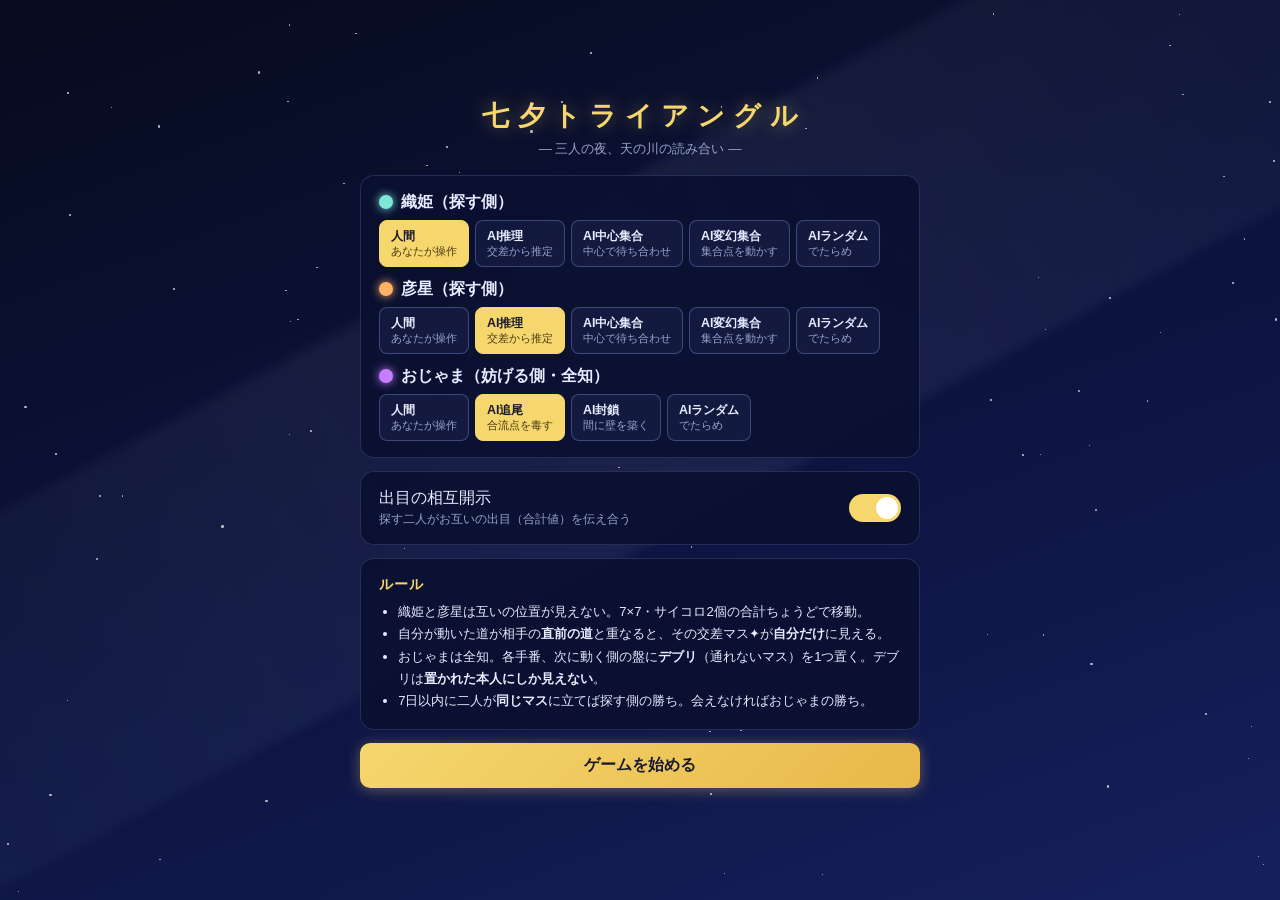
==== tanabata-triangle-3p.html @ 78c53116 "3人版の完全なHTMLを追加（役割ごとに人間/AI選択、AI複数種） tanabata-triangle-3p.html: 織姫・彦星・おじゃまの3役を開始前に各々 人間/AIで選べる完全な3人版。こ" ====
<!DOCTYPE html>
<html lang="ja">
<head>
<meta charset="UTF-8">
<meta name="viewport" content="width=device-width, initial-scale=1.0">
<title>七夕トライアングル 3人版</title>
<style>
  :root{
    --night0:#070b1e; --night1:#0d1440; --night2:#16205c;
    --gold:#f5d76e; --sakura:#f8b3c5;
    --orihime:#7de8d8; --hikoboshi:#ffb164; --ojama:#c77dff;
    --text:#e8ecff; --dim:#9aa3cc;
  }
  *{margin:0;padding:0;box-sizing:border-box;}
  html,body{height:100%;}
  body{
    font-family:"Hiragino Kaku Gothic ProN","Yu Gothic","Noto Sans JP",sans-serif;
    background:linear-gradient(160deg,var(--night0) 0%,var(--night1) 55%,var(--night2) 100%);
    color:var(--text);min-height:100vh;display:flex;align-items:center;justify-content:center;
    position:relative;overflow-x:hidden;
  }
  #stars{position:fixed;inset:0;pointer-events:none;z-index:0;}
  .star{position:absolute;border-radius:50%;background:#fff;opacity:.7;animation:tw 3s infinite alternate;}
  @keyframes tw{from{opacity:.25;}to{opacity:.9;}}
  #milkyway{position:fixed;pointer-events:none;z-index:0;width:220vmax;height:26vmax;left:50%;top:40%;
    transform:translate(-50%,-50%) rotate(-28deg);
    background:linear-gradient(90deg,transparent,rgba(180,200,255,.03) 20%,rgba(220,230,255,.07) 50%,rgba(180,200,255,.03) 80%,transparent);
    filter:blur(6px);}
  #app{position:relative;z-index:1;width:min(560px,94vw);padding:18px 0 32px;}
  .screen{display:none;}
  .screen.active{display:block;animation:fadein .35s ease;}
  @keyframes fadein{from{opacity:0;transform:translateY(8px);}to{opacity:1;transform:none;}}
  h1{font-size:1.7rem;text-align:center;letter-spacing:.3em;text-indent:.3em;color:var(--gold);
    font-weight:600;margin-bottom:.2em;text-shadow:0 0 18px rgba(245,215,110,.45);}
  .subtitle{text-align:center;color:var(--dim);font-size:.82rem;margin-bottom:1.3em;}
  .panel{background:rgba(10,16,48,.9);border:1px solid rgba(160,180,255,.18);border-radius:14px;
    padding:16px 18px;margin-bottom:13px;backdrop-filter:blur(3px);}
  .panel h2{font-size:.9rem;color:var(--gold);margin-bottom:.5em;letter-spacing:.08em;}
  .panel p,.panel li{font-size:.82rem;line-height:1.7;}
  .panel ul{padding-left:1.2em;}
  .note{color:var(--dim);font-size:.76rem;}
  button{font-family:inherit;cursor:pointer;border:none;border-radius:10px;padding:12px 20px;font-size:1rem;
    font-weight:600;color:#1a1a2e;background:linear-gradient(135deg,var(--gold),#e8b84a);
    box-shadow:0 2px 14px rgba(245,215,110,.35);transition:transform .12s,box-shadow .12s;display:block;width:100%;}
  button:hover:not(:disabled){transform:translateY(-1px);box-shadow:0 4px 20px rgba(245,215,110,.5);}
  button:disabled{opacity:.35;cursor:default;box-shadow:none;}
  button.ghost{background:transparent;color:var(--text);border:1px solid rgba(160,180,255,.35);box-shadow:none;}
  /* 役割セレクタ */
  .role-card{margin-bottom:12px;}
  .role-head{display:flex;align-items:center;gap:8px;margin-bottom:7px;font-weight:700;font-size:1rem;}
  .role-dot{width:14px;height:14px;border-radius:50%;flex-shrink:0;}
  .role-dot.orihime{background:var(--orihime);box-shadow:0 0 10px var(--orihime);}
  .role-dot.hikoboshi{background:var(--hikoboshi);box-shadow:0 0 10px var(--hikoboshi);}
  .role-dot.ojama{background:var(--ojama);box-shadow:0 0 10px var(--ojama);}
  .opts{display:flex;flex-wrap:wrap;gap:6px;}
  .opt{font-size:.78rem;padding:7px 11px;border-radius:8px;border:1px solid rgba(160,180,255,.3);
    background:rgba(120,140,220,.08);color:var(--text);cursor:pointer;transition:.12s;font-weight:600;}
  .opt:hover{background:rgba(120,140,220,.2);}
  .opt.sel{background:var(--gold);color:#1a1a2e;border-color:var(--gold);}
  .opt .tag{font-size:.66rem;color:var(--dim);display:block;font-weight:400;}
  .opt.sel .tag{color:#4a3a10;}
  .toggle-row{display:flex;align-items:center;justify-content:space-between;gap:12px;}
  .switch{position:relative;width:52px;height:28px;flex-shrink:0;}
  .switch input{opacity:0;width:0;height:0;}
  .slider{position:absolute;inset:0;border-radius:28px;cursor:pointer;background:rgba(120,130,180,.35);transition:.2s;}
  .slider::before{content:"";position:absolute;width:22px;height:22px;border-radius:50%;left:3px;top:3px;background:#fff;transition:.2s;}
  .switch input:checked + .slider{background:var(--gold);}
  .switch input:checked + .slider::before{transform:translateX(24px);}
  /* 手渡し */
  .handoff-center{text-align:center;padding:38px 0 24px;}
  .handoff-day{color:var(--dim);letter-spacing:.2em;margin-bottom:14px;}
  .handoff-name{font-size:1.6rem;font-weight:700;margin-bottom:6px;}
  .handoff-name.orihime{color:var(--orihime);text-shadow:0 0 16px rgba(125,232,216,.5);}
  .handoff-name.hikoboshi{color:var(--hikoboshi);text-shadow:0 0 16px rgba(255,177,100,.5);}
  .handoff-name.ojama{color:var(--ojama);text-shadow:0 0 16px rgba(199,125,255,.5);}
  .handoff-sub{color:var(--dim);font-size:.84rem;margin-bottom:26px;}
  /* 手番 */
  .turn-head{display:flex;justify-content:space-between;align-items:baseline;margin-bottom:9px;padding:0 2px;}
  .turn-day{font-size:.88rem;color:var(--gold);letter-spacing:.12em;}
  .turn-player{font-size:1.02rem;font-weight:700;}
  .turn-player.orihime{color:var(--orihime);} .turn-player.hikoboshi{color:var(--hikoboshi);} .turn-player.ojama{color:var(--ojama);}
  .news{border-left:3px solid var(--sakura);background:rgba(248,179,197,.08);border-radius:0 10px 10px 0;
    padding:9px 13px;margin-bottom:11px;font-size:.82rem;line-height:1.6;}
  .news b.roll{color:var(--gold);font-size:1.05em;} .news .cm{color:var(--sakura);}
  #board{display:grid;gap:4px;grid-template-columns:repeat(7,1fr);margin:0 auto 12px;width:100%;aspect-ratio:1;
    padding:10px;background:rgba(6,10,34,.85);border:1px solid rgba(160,180,255,.22);border-radius:14px;}
  .cell{position:relative;border-radius:7px;background:rgba(120,140,220,.08);border:1px solid rgba(140,160,230,.10);
    display:flex;align-items:center;justify-content:center;font-size:clamp(11px,3.2vw,18px);
    transition:background .15s,box-shadow .15s;user-select:none;}
  .cell.trail{background:rgba(140,160,230,.16);}
  .cell.trail0{box-shadow:inset 0 0 0 1px rgba(125,232,216,.25);}
  .cell.trail1{box-shadow:inset 0 0 0 1px rgba(255,177,100,.25);}
  .cell.lastpath{background:rgba(160,185,255,.26);}
  .cell.cross::after{content:"✦";color:var(--sakura);position:absolute;text-shadow:0 0 8px rgba(248,179,197,.8);}
  .cell.newcross::after{animation:pop .6s ease;}
  @keyframes pop{0%{transform:scale(0);}60%{transform:scale(1.6);}100%{transform:scale(1);}}
  .cell.debris{background:repeating-linear-gradient(45deg,#3a2233,#3a2233 4px,#2a1826 4px,#2a1826 8px);border-color:#5a2a4a;}
  .cell.debris::before{content:"✕";color:#e08ab0;font-weight:700;opacity:.8;}
  .cell.d0::after{content:"◤";position:absolute;left:2px;top:0;font-size:9px;color:var(--orihime);}
  .cell.d1::after{content:"◢";position:absolute;right:2px;bottom:0;font-size:9px;color:var(--hikoboshi);}
  .cell.me::before{content:"";position:absolute;inset:18%;border-radius:50%;}
  .cell.me.orihime::before{background:radial-gradient(circle,#d8fff7 15%,var(--orihime) 60%,transparent 75%);box-shadow:0 0 14px var(--orihime);}
  .cell.me.hikoboshi::before{background:radial-gradient(circle,#ffe9d2 15%,var(--hikoboshi) 60%,transparent 75%);box-shadow:0 0 14px var(--hikoboshi);}
  .cell.p0::before{content:"";position:absolute;inset:22%;border-radius:50%;background:radial-gradient(circle,#d8fff7 15%,var(--orihime) 60%,transparent 78%);box-shadow:0 0 12px var(--orihime);}
  .cell.p1::before{content:"";position:absolute;inset:22%;border-radius:50%;background:radial-gradient(circle,#ffe9d2 15%,var(--hikoboshi) 60%,transparent 78%);box-shadow:0 0 12px var(--hikoboshi);}
  .cell.reach{cursor:pointer;background:rgba(245,215,110,.13);border-color:rgba(245,215,110,.45);}
  .cell.reach:hover{background:rgba(245,215,110,.3);}
  .cell.sel{background:rgba(245,215,110,.42);box-shadow:0 0 12px rgba(245,215,110,.6);}
  .cell.pathprev{box-shadow:inset 0 0 0 2px rgba(245,215,110,.55);}
  .cell.place{cursor:pointer;box-shadow:inset 0 0 0 1px rgba(199,125,255,.4);}
  .cell.place:hover{background:rgba(199,125,255,.25);}
  .cell.placesel{background:rgba(199,125,255,.5);box-shadow:0 0 12px rgba(199,125,255,.7);}
  .dice-row{display:flex;gap:10px;justify-content:center;align-items:center;margin:4px 0 10px;min-height:56px;}
  .die{width:46px;height:46px;border-radius:10px;background:#f6f4ec;color:#1a1a2e;display:flex;align-items:center;
    justify-content:center;font-size:1.4rem;font-weight:700;box-shadow:0 3px 10px rgba(0,0,0,.4);animation:pop .35s ease;}
  .dice-sum{font-size:1.05rem;color:var(--gold);font-weight:700;}
  .prompt{text-align:center;font-size:.85rem;margin-bottom:11px;min-height:1.5em;}
  .prompt .em{color:var(--gold);font-weight:700;}
  .ojama-info{display:flex;justify-content:space-around;font-size:.8rem;margin-bottom:10px;color:var(--dim);}
  .ojama-info b{color:var(--text);}
  .ai-center{text-align:center;padding:44px 0;}
  .ai-spin{font-size:2.4rem;margin-bottom:14px;animation:tw 1s infinite alternate;}
  .ai-name{font-size:1.3rem;font-weight:700;margin-bottom:6px;}
  .ai-line{color:var(--dim);font-size:.85rem;min-height:1.4em;}
  .result-center{text-align:center;padding:26px 0;}
  .result-title{font-size:1.9rem;font-weight:700;margin-bottom:12px;letter-spacing:.12em;}
  .result-title.win{color:var(--gold);text-shadow:0 0 24px rgba(245,215,110,.6);}
  .result-title.lose{color:var(--ojama);text-shadow:0 0 20px rgba(199,125,255,.5);}
  .result-sub{font-size:.92rem;line-height:1.9;margin-bottom:24px;}
  .reunion{font-size:2.8rem;margin-bottom:14px;animation:pop .8s ease;}
  .btn-stack{display:grid;gap:10px;}
  .legend{display:flex;flex-wrap:wrap;gap:10px 16px;justify-content:center;font-size:.72rem;color:var(--dim);margin-bottom:8px;}
  .legend span{display:flex;align-items:center;gap:5px;}
  .lg{width:11px;height:11px;border-radius:50%;}
</style>
</head>
<body>
<div id="milkyway"></div>
<div id="stars"></div>
<div id="app">

  <!-- 設定 -->
  <div class="screen active" id="screen-setup">
    <h1>七夕トライアングル</h1>
    <p class="subtitle">— 三人の夜、天の川の読み合い —</p>
    <div class="panel">
      <div class="role-card">
        <div class="role-head"><span class="role-dot orihime"></span>織姫（探す側）</div>
        <div class="opts" id="opts-orihime"></div>
      </div>
      <div class="role-card">
        <div class="role-head"><span class="role-dot hikoboshi"></span>彦星（探す側）</div>
        <div class="opts" id="opts-hikoboshi"></div>
      </div>
      <div class="role-card" style="margin-bottom:0;">
        <div class="role-head"><span class="role-dot ojama"></span>おじゃま（妨げる側・全知）</div>
        <div class="opts" id="opts-ojama"></div>
      </div>
    </div>
    <div class="panel">
      <div class="toggle-row">
        <label for="opt-share">出目の相互開示<br><span class="note">探す二人がお互いの出目（合計値）を伝え合う</span></label>
        <span class="switch"><input type="checkbox" id="opt-share" checked><span class="slider" onclick="document.getElementById('opt-share').click()"></span></span>
      </div>
    </div>
    <div class="panel">
      <h2>ルール</h2>
      <ul>
        <li>織姫と彦星は互いの位置が見えない。7×7・サイコロ2個の合計ちょうどで移動。</li>
        <li>自分が動いた道が相手の<b>直前の道</b>と重なると、その交差マス✦が<b>自分だけ</b>に見える。</li>
        <li>おじゃまは全知。各手番、次に動く側の盤に<b>デブリ</b>（通れないマス）を1つ置く。デブリは<b>置かれた本人にしか見えない</b>。</li>
        <li>7日以内に二人が<b>同じマス</b>に立てば探す側の勝ち。会えなければおじゃまの勝ち。</li>
      </ul>
    </div>
    <button id="btn-start">ゲームを始める</button>
  </div>

  <!-- 手渡し -->
  <div class="screen" id="screen-handoff">
    <div class="handoff-center">
      <div class="handoff-day" id="ho-day"></div>
      <div class="handoff-name" id="ho-name"></div>
      <div class="handoff-sub" id="ho-sub"></div>
      <button id="btn-open">画面をひらく</button>
    </div>
  </div>

  <!-- シーカー手番 -->
  <div class="screen" id="screen-seek">
    <div class="turn-head"><span class="turn-day" id="s-day"></span><span class="turn-player" id="s-player"></span></div>
    <div id="s-news"></div>
    <div id="board-seek" class="board-holder"></div>
    <div class="dice-row" id="s-dice"></div>
    <div class="prompt" id="s-prompt"></div>
    <div class="btn-stack">
      <button id="s-roll">サイコロを振る</button>
      <button id="s-confirm" style="display:none">このマスに移動</button>
      <button id="s-end" style="display:none">手番を終える</button>
    </div>
  </div>

  <!-- おじゃま手番 -->
  <div class="screen" id="screen-ojama">
    <div class="turn-head"><span class="turn-day" id="o-day"></span><span class="turn-player ojama">おじゃま（全知）</span></div>
    <div class="ojama-info" id="o-info"></div>
    <div class="legend">
      <span><span class="lg" style="background:var(--orihime)"></span>織姫</span>
      <span><span class="lg" style="background:var(--hikoboshi)"></span>彦星</span>
      <span>◤=織姫の盤のデブリ ◢=彦星の盤のデブリ</span>
    </div>
    <div id="board-ojama"></div>
    <div class="prompt" id="o-prompt"></div>
    <div class="btn-stack">
      <button id="o-confirm" disabled>ここにデブリを置く</button>
    </div>
  </div>

  <!-- AI手番 -->
  <div class="screen" id="screen-ai">
    <div class="ai-center">
      <div class="ai-spin" id="ai-emoji">✦</div>
      <div class="ai-name" id="ai-name"></div>
      <div class="ai-line" id="ai-line"></div>
    </div>
  </div>

  <!-- 結果 -->
  <div class="screen" id="screen-result">
    <div class="result-center">
      <div class="reunion" id="r-emoji"></div>
      <div class="result-title" id="r-title"></div>
      <div class="result-sub" id="r-sub"></div>
      <button id="btn-again">もういちど</button>
    </div>
  </div>
</div>

<script>
'use strict';
/* ===== 定数 ===== */
const N=7, SZ=N*N, MAX_DAY=7, NDICE=2, FACES=6, DECAY=1;
const CENTER=((N-1>>1))*N+((N-1)>>1);
const NEG=-1e9;
const AI_THINK=320, AI_POST=380; // AI手番の演出ディレイ(ms)
const ROLES=['orihime','hikoboshi','ojama'];
const RNAME={orihime:'織姫',hikoboshi:'彦星',ojama:'おじゃま'};
/* AIの種類 */
const SEEKER_AIS=[
  {id:'human',label:'人間',tag:'あなたが操作'},
  {id:'greedy',label:'AI推理',tag:'交差から推定'},
  {id:'center',label:'AI中心集合',tag:'中心で待ち合わせ'},
  {id:'wander',label:'AI変幻集合',tag:'集合点を動かす'},
  {id:'random',label:'AIランダム',tag:'でたらめ'},
];
const OJAMA_AIS=[
  {id:'human',label:'人間',tag:'あなたが操作'},
  {id:'chase',label:'AI追尾',tag:'合流点を毒す'},
  {id:'wall',label:'AI封鎖',tag:'間に壁を築く'},
  {id:'random',label:'AIランダム',tag:'でたらめ'},
];
/* 集合点メニュー（中心＋4象限） */
const RQ=Math.max(1,Math.round(N/4));
const cl=v=>Math.max(0,Math.min(N-1,v));
const cc=(N-1)>>1;
const MENU=[cl(cc-RQ)*N+cl(cc-RQ),cl(cc-RQ)*N+cl(cc+RQ),cl(cc+RQ)*N+cl(cc-RQ),cl(cc+RQ)*N+cl(cc+RQ)];

/* ===== 幾何 ===== */
const rc=a=>[(a/N)|0,a%N];
const dist=(a,b)=>{const[ar,ac]=rc(a),[br,bc]=rc(b);return Math.abs(ar-br)+Math.abs(ac-bc);};
const NB=[];
for(let a=0;a<SZ;a++){const[r,c]=rc(a),l=[];if(r>0)l.push(a-N);if(r<N-1)l.push(a+N);if(c>0)l.push(a-1);if(c<N-1)l.push(a+1);NB.push(l);}
const PERIM=[];
for(let a=0;a<SZ;a++){const[r,c]=rc(a);if(r===0||c===0||r===N-1||c===N-1)PERIM.push(a);}

function computeLayers(start,k,blocked){
  const layers=[new Set([start])];
  for(let s=1;s<=k;s++){
    const cur=new Set();
    for(const p of layers[s-1])for(const q of NB[p])if(!blocked||!blocked[q])cur.add(q);
    layers.push(cur);
  }
  return layers;
}
function onePathFromLayers(layers,target,k){
  const path=[target];let cur=target;
  for(let s=k;s>0;s--){
    const cand=NB[cur].filter(nb=>layers[s-1].has(nb));
    cur=cand[(Math.random()*cand.length)|0];
    path.push(cur);
  }
  return path.reverse();
}
const rollDice=()=>{let s=0;for(let i=0;i<NDICE;i++)s+=1+((Math.random()*FACES)|0);return {sum:s,dice:Array.from({length:NDICE},()=>0)};};

/* ===== belief（AI推理用） ===== */
function makeBelief(myStart){
  const b=new Float64Array(SZ);const minD=Math.max(4,Math.round(N*1.1));let n=0;
  for(const p of PERIM)if(dist(myStart,p)>=minD){b[p]=1;n++;}
  if(n===0){for(const p of PERIM){b[p]=1;n++;}}
  for(let i=0;i<SZ;i++)b[i]/=n;return b;
}
function normalize(b){let s=0;for(let i=0;i<SZ;i++)s+=b[i];if(s>1e-12){for(let i=0;i<SZ;i++)b[i]/=s;return true;}return false;}
function diffuse(b){
  const nb=new Float64Array(SZ);
  for(let q=0;q<SZ;q++){if(b[q]<=0)continue;nb[q]+=b[q]*0.45;const ns=NB[q];for(const m of ns)nb[m]+=b[q]*0.55/ns.length;}
  return nb;
}
function observeCross(b,crossCells,R){
  if(crossCells.length===0)return;
  const nb=new Float64Array(SZ);
  for(let q=0;q<SZ;q++){if(b[q]<=0)continue;let like=0;
    for(const c of crossCells){const d=dist(c,q);if(d<=R)like+=(R+1-d);}
    nb[q]=b[q]*like;}
  let s=0;for(let q=0;q<SZ;q++)s+=nb[q];
  if(s>1e-12)for(let q=0;q<SZ;q++)b[q]=nb[q];
}
function expectedDist(b,L){let e=0;for(let q=0;q<SZ;q++)if(b[q]>1e-15)e+=b[q]*dist(L,q);return e;}

/* ===== ゲーム状態 ===== */
let G=null;
const STEPS=[{kind:'seeker',idx:0},{kind:'ojama',target:1},{kind:'seeker',idx:1},{kind:'ojama',target:0}];

function newGame(cfg){
  const minD=Math.max(4,Math.round(N*1.1));
  const per=PERIM;let a=per[(Math.random()*per.length)|0],b;
  do{b=per[(Math.random()*per.length)|0];}while(dist(a,b)<minD);
  const stamp=[new Int32Array(SZ).fill(NEG),new Int32Array(SZ).fill(NEG)];
  stamp[0][a]=0;stamp[1][b]=0;
  G={
    cfg, share:cfg.share,
    day:1, step:0, turn:0,
    pos:[a,b],
    stamp, lastPath:[[a],[b]], lastRoll:[null,null], moved:[false,false],
    knownCross:[new Set(),new Set()],
    debris:[new Uint8Array(SZ),new Uint8Array(SZ)],
    belief:[makeBelief(a),makeBelief(b)],
    lastCross:[], news:[null,null],
    // シーカー手番の一時状態
    roll:null, dice:null, reach:[], layers:null, sel:null, selPath:null,
    // おじゃま一時
    oTarget:0, oSel:null,
    over:false,
  };
  window.G=G; // デバッグ用
}

/* ===== 画面 ===== */
const $=id=>document.getElementById(id);
function show(id){document.querySelectorAll('.screen').forEach(s=>s.classList.remove('active'));$(id).classList.add('active');}
function kindOf(actor){return actor.kind==='seeker'?(actor.idx===0?'orihime':'hikoboshi'):'ojama';}
function aiType(role){return G.cfg.roles[role];}
function isHuman(role){return G.cfg.roles[role]==='human';}

/* ===== 設定画面 ===== */
const selection={orihime:'human',hikoboshi:'greedy',ojama:'chase'};
function buildOpts(role,list){
  const holder=$('opts-'+role);holder.innerHTML='';
  for(const o of list){
    const d=document.createElement('div');
    d.className='opt'+(selection[role]===o.id?' sel':'');
    d.innerHTML=`${o.label}<span class="tag">${o.tag}</span>`;
    d.onclick=()=>{selection[role]=o.id;buildOpts(role,list);};
    holder.appendChild(d);
  }
}
buildOpts('orihime',SEEKER_AIS);buildOpts('hikoboshi',SEEKER_AIS);buildOpts('ojama',OJAMA_AIS);

$('btn-start').onclick=()=>{
  newGame({roles:{...selection},share:$('opt-share').checked});
  runCurrent();
};
$('btn-again').onclick=()=>show('screen-setup');

/* ===== 進行制御 ===== */
function currentActor(){return STEPS[G.step];}
function advance(){
  G.step++;
  if(G.step>=STEPS.length){G.step=0;G.day++;if(G.day>MAX_DAY){endGame(false);return;}}
  runCurrent();
}
function runCurrent(){
  if(G.over)return;
  const actor=currentActor();
  const role=kindOf(actor);
  // おじゃまが置く場所が無い場合はスキップ
  if(actor.kind==='ojama' && legalOjamaCells(actor.target).length===0){advance();return;}
  if(isHuman(role)){
    showHandoff(role,actor);
  }else{
    runAI(role,actor);
  }
}

/* 手渡し */
function showHandoff(role,actor){
  $('ho-day').textContent=`第 ${G.day} 日 ／ ${MAX_DAY} 日`;
  $('ho-name').textContent=RNAME[role]+' の番';
  $('ho-name').className='handoff-name '+role;
  $('ho-sub').innerHTML=role==='ojama'
    ?'端末をおじゃま係に渡してください。<br>全知：二人の位置が見えます。'
    :'端末をこのプレイヤーに渡してください。<br>ほかの人は画面を見ないでね。';
  G._pending={role,actor};
  show('screen-handoff');
}
$('btn-open').onclick=()=>{
  const {role,actor}=G._pending;
  if(actor.kind==='seeker')openSeeker(actor.idx);
  else openOjama(actor.target);
};

/* ===== シーカー手番（人間） ===== */
function openSeeker(idx){
  G.roll=null;G.dice=null;G.sel=null;G.selPath=null;G.reach=[];G.layers=null;G._phase='roll';G._idx=idx;
  renderSeeker();show('screen-seek');
}
function renderSeeker(){
  const idx=G._idx,role=idx===0?'orihime':'hikoboshi';
  $('s-day').textContent=`第 ${G.day} 日 ／ ${MAX_DAY} 日`;
  $('s-player').textContent=RNAME[role];$('s-player').className='turn-player '+role;
  // お知らせ（前手番の出目開示）
  let html='';
  const news=G.news[idx];
  if(news&&G.share&&news.oppRoll!=null)html+=`<div class="news">相手は前の手番で <b class="roll">${news.oppRoll}</b> マスぶん動いたと伝えられた。</div>`;
  $('s-news').innerHTML=html;
  renderBoardSeek();
  // dice
  const dr=$('s-dice');dr.innerHTML='';
  if(G.dice){for(const d of G.dice){const e=document.createElement('div');e.className='die';e.textContent=d;dr.appendChild(e);}
    const su=document.createElement('div');su.className='dice-sum';su.textContent='= '+G.roll;dr.appendChild(su);}
  // buttons/prompt
  $('s-roll').style.display=G._phase==='roll'?'':'none';
  $('s-confirm').style.display=G._phase==='pick'?'':'none';
  $('s-confirm').disabled=G.sel==null;
  $('s-end').style.display=G._phase==='done'?'':'none';
  const p=$('s-prompt');
  if(G._phase==='roll')p.innerHTML='サイコロを振って移動しよう。';
  else if(G._phase==='pick')p.innerHTML=`<span class="em">${G.roll}</span> 歩ちょうどで行けるマスを選んでください。`;
  else if(G._phase==='done'){
    let m=G.lastCross.length>0?`<span class="em">✦ 交差を発見！</span> 相手の直前の道と ${G.lastCross.length} マスで重なった。`:'この移動では相手の道と重ならなかった。';
    if(G.share)m+=`<br><span class="note">手番終了時、出目「${G.roll}」を相手に伝えます。</span>`;
    p.innerHTML=m;
  }
}
function renderBoardSeek(){
  const idx=G._idx;const holder=$('board-seek');
  const board=document.createElement('div');board.id='board';
  const myPos=G.pos[idx],st=G.stamp[idx],deb=G.debris[idx];
  const lastSet=new Set(G.lastPath[idx]);
  const reachSet=new Set(G._phase==='pick'?G.reach:[]);
  const prevSet=new Set(G.selPath||[]);
  const ncSet=new Set(G._phase==='done'?G.lastCross:[]);
  for(let c=0;c<SZ;c++){
    const d=document.createElement('div');d.className='cell';
    if(deb[c])d.classList.add('debris');
    else{
      if(st[c]>NEG)d.classList.add('trail');
      if(lastSet.has(c))d.classList.add('lastpath');
      if(G.knownCross[idx].has(c))d.classList.add('cross');
      if(ncSet.has(c))d.classList.add('newcross');
      if(prevSet.has(c)&&c!==myPos)d.classList.add('pathprev');
      if(c===myPos)d.classList.add('me',idx===0?'orihime':'hikoboshi');
      if(reachSet.has(c)){d.classList.add('reach');if(c===G.sel)d.classList.add('sel');d.onclick=()=>pickCell(c);}
    }
    board.appendChild(d);
  }
  holder.innerHTML='';holder.appendChild(board);
}
$('s-roll').onclick=()=>{
  const r=rollDice();G.roll=r.sum;G.dice=[1+((Math.random()*FACES)|0)];
  // 実際の2個の目を見せる
  let a=1+((Math.random()*FACES)|0),b=G.roll-a;
  while(b<1||b>FACES){a=1+((Math.random()*FACES)|0);b=G.roll-a;}
  G.dice=[a,b];
  G.layers=computeLayers(G.pos[G._idx],G.roll,G.debris[G._idx]);
  G.reach=[...G.layers[G.roll]];
  if(G.reach.length===0){ // 詰み
    applyStuck(G._idx,G.roll);G._phase='done';G.lastCross=[];renderSeeker();
  }else{G._phase='pick';renderSeeker();}
};
function pickCell(c){G.sel=c;G.selPath=onePathFromLayers(G.layers,c,G.roll);renderSeeker();}
$('s-confirm').onclick=()=>{
  const win=applySeekerMove(G._idx,G.sel,G.selPath,G.roll);
  if(win){endGame(true);return;}
  G._phase='done';G.sel=null;renderSeeker();
};
$('s-end').onclick=()=>advance();

/* ===== おじゃま手番（人間） ===== */
function legalOjamaCells(target){
  const deb=G.debris[target],out=[];
  for(let c=0;c<SZ;c++)if(!deb[c]&&c!==G.pos[0]&&c!==G.pos[1])out.push(c);
  return out;
}
function openOjama(target){
  G.oTarget=target;G.oSel=null;
  $('o-day').textContent=`第 ${G.day} 日 ／ ${MAX_DAY} 日`;
  const tn=target===0?'織姫':'彦星';
  $('o-info').innerHTML=`二人の距離 <b>${dist(G.pos[0],G.pos[1])}</b>　置いた総数 <b>${totalDebris()}</b>`;
  $('o-prompt').innerHTML=`次に動く <span class="em">${tn}</span> の盤にデブリを1つ。合流点を読んで塞ごう。`;
  $('o-confirm').disabled=true;
  renderBoardOjama();show('screen-ojama');
}
function totalDebris(){let n=0;for(let i=0;i<SZ;i++)n+=G.debris[0][i]+G.debris[1][i];return n;}
function renderBoardOjama(){
  const holder=$('board-ojama');const board=document.createElement('div');board.id='board';
  const legal=new Set(legalOjamaCells(G.oTarget));
  for(let c=0;c<SZ;c++){
    const d=document.createElement('div');d.className='cell';
    if(G.debris[0][c])d.classList.add('d0');
    if(G.debris[1][c])d.classList.add('d1');
    if(G.stamp[0][c]>NEG)d.classList.add('trail','trail0');
    if(G.stamp[1][c]>NEG)d.classList.add('trail','trail1');
    if(c===G.pos[0])d.classList.add('p0');
    if(c===G.pos[1])d.classList.add('p1');
    if(legal.has(c)){d.classList.add('place');if(c===G.oSel)d.classList.add('placesel');d.onclick=()=>{G.oSel=c;$('o-confirm').disabled=false;renderBoardOjama();};}
    board.appendChild(d);
  }
  holder.innerHTML='';holder.appendChild(board);
}
$('o-confirm').onclick=()=>{
  if(G.oSel==null)return;
  G.debris[G.oTarget][G.oSel]=1;
  advance();
};

/* ===== 手の適用 ===== */
function applySeekerMove(idx,landing,path,roll){
  G.turn++;const op=1-idx;
  const seg=path.slice(1);
  const cr=[];
  for(const x of seg){const t=G.stamp[op][x];if(t>NEG+1&&(G.turn-t)<=DECAY)cr.push(x);}
  const uniq=[...new Set(cr)];
  for(const x of path)G.stamp[idx][x]=G.turn;
  G.lastPath[idx]=[...new Set(path)];
  G.pos[idx]=landing;G.lastRoll[idx]=roll;G.moved[idx]=true;
  for(const c of uniq)G.knownCross[idx].add(c);
  G.lastCross=uniq;
  // 相手への申し送り（出目のみ）
  G.news[op]={oppRoll:roll};
  // belief更新
  const R=(G.share&&G.moved[op]&&G.lastRoll[op]!=null)?G.lastRoll[op]:(NDICE*FACES);
  observeCross(G.belief[idx],uniq,R);G.belief[idx][landing]=0;normalize(G.belief[idx]);
  G.belief[op]=diffuse(G.belief[op]);G.belief[op][G.pos[op]]=0;normalize(G.belief[op]);
  return landing===G.pos[op];
}
function applyStuck(idx,roll){
  G.turn++;const op=1-idx;
  G.stamp[idx][G.pos[idx]]=G.turn;G.lastPath[idx]=[G.pos[idx]];G.lastRoll[idx]=roll;G.moved[idx]=true;
  G.lastCross=[];G.news[op]={oppRoll:roll};
  G.belief[op]=diffuse(G.belief[op]);G.belief[op][G.pos[op]]=0;normalize(G.belief[op]);
}

/* ===== AI ===== */
function focalGoalFor(type,deb){
  let goal=type==='wander'?MENU[(Math.imul(G.day,2654435761)>>>0)%MENU.length]:CENTER;
  if(deb&&deb[goal]){let bg=goal,bd=Infinity;for(let q=0;q<SZ;q++){if(deb[q])continue;const d=dist(q,goal);if(d<bd){bd=d;bg=q;}}goal=bg;}
  return goal;
}
function chooseSeekerLanding(idx,type,reach){
  if(type==='random')return reach[(Math.random()*reach.length)|0];
  if(type==='center'||type==='wander'){
    const goal=focalGoalFor(type,G.debris[idx]);let best=reach[0],bd=Infinity;
    for(const L of reach){const d=dist(L,goal)+Math.random()*1e-6;if(d<bd){bd=d;best=L;}}return best;
  }
  // greedy
  const b=G.belief[idx];let best=reach[0],bs=-Infinity;
  for(const L of reach){const s=200*b[L]-expectedDist(b,L)+Math.random()*1e-6;if(s>bs){bs=s;best=L;}}
  return best;
}
function chooseOjamaCell(type,target){
  const legal=legalOjamaCells(target);if(legal.length===0)return null;
  if(type==='random')return legal[(Math.random()*legal.length)|0];
  const A=G.pos[0],B=G.pos[1],D=dist(A,B);
  let best=legal[0],bs=Infinity;
  for(const c of legal){
    let s;
    if(type==='chase')s=(dist(c,A)+dist(c,B))*10+dist(c,CENTER);
    else s=Math.abs(dist(A,c)+dist(c,B)-D)*10+Math.abs(dist(c,A)-dist(c,B))+dist(c,CENTER)*0.3; // wall: 最短経路の中間
    s+=Math.random()*1e-3;
    if(s<bs){bs=s;best=c;}
  }
  return best;
}
function runAI(role,actor){
  show('screen-ai');
  const emoji=actor.kind==='ojama'?'🌫️':'✦';
  $('ai-emoji').textContent=emoji;
  $('ai-name').textContent=`${RNAME[role]}（${labelOf(role)}）`;
  $('ai-name').style.color=`var(--${role})`;
  $('ai-line').textContent='考えています…';
  setTimeout(()=>{
    let line='';
    if(actor.kind==='seeker'){
      const idx=actor.idx,type=aiType(role);
      const r=rollDice();const roll=r.sum;
      const layers=computeLayers(G.pos[idx],roll,G.debris[idx]);
      const reach=[...layers[roll]];
      if(reach.length===0){applyStuck(idx,roll);line=`出目${roll}：止まれるマスが無く足止め。`;}
      else{
        const landing=chooseSeekerLanding(idx,type,reach);
        const path=onePathFromLayers(layers,landing,roll);
        const win=applySeekerMove(idx,landing,path,roll);
        line=`出目${roll}で移動`+(G.lastCross.length?`／✦交差${G.lastCross.length}`:'');
        if(win){$('ai-line').textContent=line;setTimeout(()=>endGame(true),650);return;}
      }
    }else{
      const cell=chooseOjamaCell(aiType(role),actor.target);
      if(cell!=null){G.debris[actor.target][cell]=1;const tn=actor.target===0?'織姫':'彦星';line=`${tn}の盤にデブリを設置。`;}
      else line='置ける場所が無い。';
    }
    $('ai-line').textContent=line;
    setTimeout(advance,AI_POST);
  },AI_THINK);
}
function labelOf(role){
  const list=role==='ojama'?OJAMA_AIS:SEEKER_AIS;
  return (list.find(o=>o.id===aiType(role))||{label:'AI'}).label;
}

/* ===== 結果 ===== */
function endGame(seekersWin){
  G.over=true;
  if(seekersWin){
    $('r-emoji').textContent='🎋✨';
    $('r-title').textContent='再会';$('r-title').className='result-title win';
    $('r-sub').innerHTML=`第 ${G.day} 日、天の川のまんなかで<br>織姫と彦星はめぐり会えました。`;
  }else{
    $('r-emoji').textContent='🌌';
    $('r-title').textContent='また来年';$('r-title').className='result-title lose';
    $('r-sub').innerHTML=`七日が過ぎ、二人は出会えませんでした。<br>おじゃまの勝ち。`;
  }
  show('screen-result');
}

/* ===== 星空 ===== */
(function(){const w=$('stars');for(let i=0;i<110;i++){const s=document.createElement('div');s.className='star';
  const sz=Math.random()<.85?1.5:2.5;s.style.width=s.style.height=sz+'px';s.style.left=Math.random()*100+'%';
  s.style.top=Math.random()*100+'%';s.style.animationDelay=(Math.random()*3)+'s';s.style.animationDuration=(2+Math.random()*3)+'s';w.appendChild(s);}})();
</script>
</body>
</html>
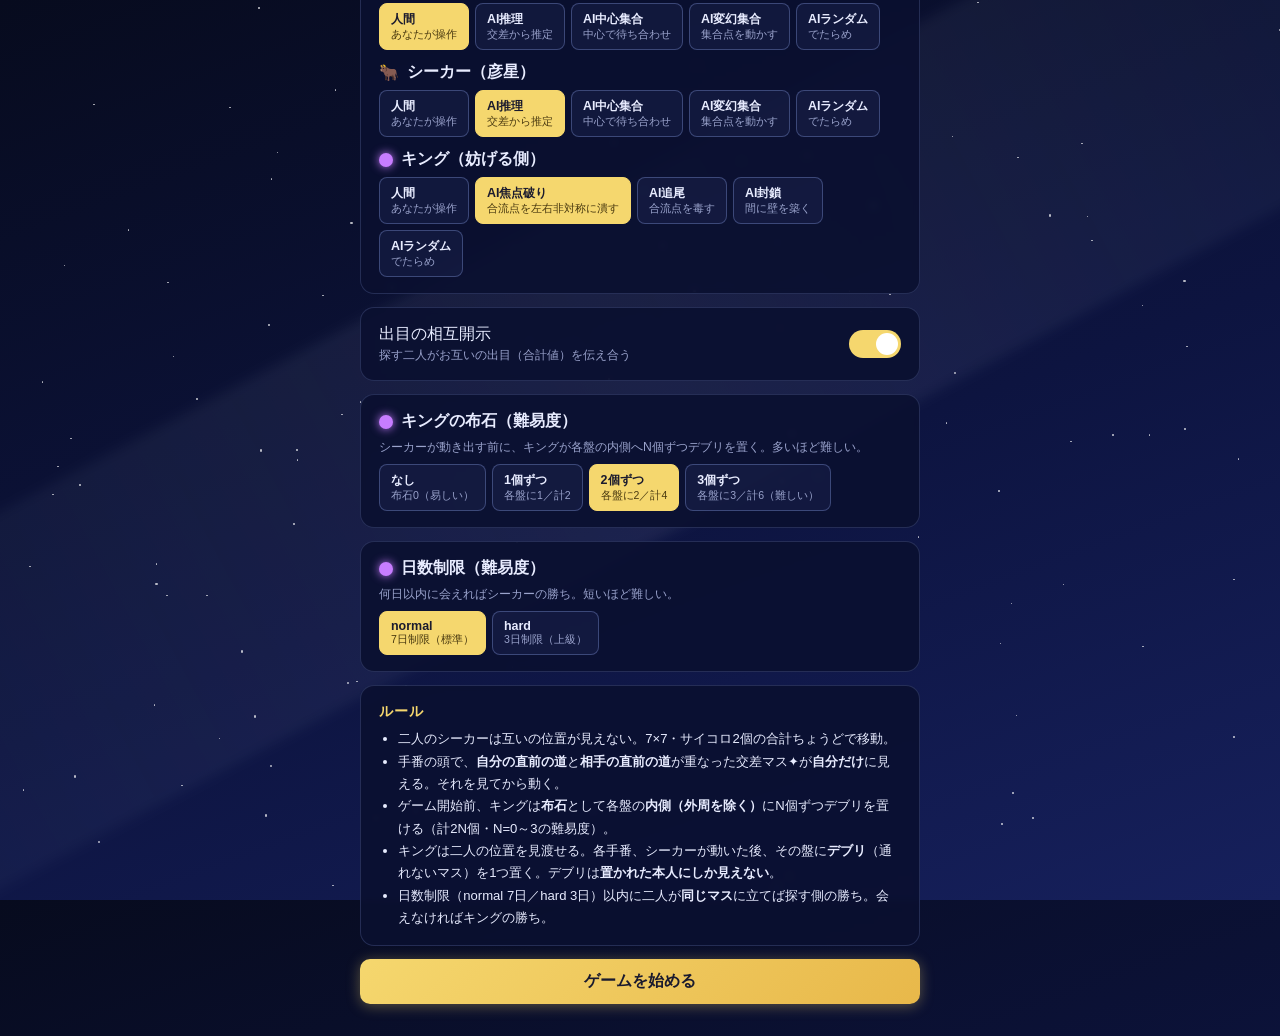
==== commit 25fa5995: "wip" ====
--- a/tanabata-triangle-3p.html
+++ b/tanabata-triangle-3p.html
@@ -49,8 +49,9 @@
   .role-card{margin-bottom:12px;}
   .role-head{display:flex;align-items:center;gap:8px;margin-bottom:7px;font-weight:700;font-size:1rem;}
   .role-dot{width:14px;height:14px;border-radius:50%;flex-shrink:0;}
-  .role-dot.orihime{background:var(--orihime);box-shadow:0 0 10px var(--orihime);}
-  .role-dot.hikoboshi{background:var(--hikoboshi);box-shadow:0 0 10px var(--hikoboshi);}
+  .role-dot.orihime,.role-dot.hikoboshi{background:none;box-shadow:none;width:auto;height:auto;font-size:1rem;line-height:1;}
+  .role-dot.orihime::before{content:"👘";}
+  .role-dot.hikoboshi::before{content:"🐂";}
   .role-dot.ojama{background:var(--ojama);box-shadow:0 0 10px var(--ojama);}
   .opts{display:flex;flex-wrap:wrap;gap:6px;}
   .opt{font-size:.78rem;padding:7px 11px;border-radius:8px;border:1px solid rgba(160,180,255,.3);
@@ -84,8 +85,16 @@
   .news b.roll{color:var(--gold);font-size:1.05em;} .news .cm{color:var(--sakura);}
   #board{display:grid;gap:4px;grid-template-columns:repeat(7,1fr);margin:0 auto 12px;width:100%;aspect-ratio:1;
     padding:10px;background:rgba(6,10,34,.85);border:1px solid rgba(160,180,255,.22);border-radius:14px;}
+  .board{display:grid;gap:3px;grid-template-columns:repeat(7,1fr);margin:0 auto;width:100%;aspect-ratio:1;
+    padding:7px;background:rgba(6,10,34,.85);border:1px solid rgba(160,180,255,.22);border-radius:12px;}
+  .dual-board{display:flex;gap:10px;margin-bottom:12px;}
+  .dual-board .board-col{flex:1;min-width:0;}
+  .board-label{text-align:center;font-size:.76rem;font-weight:700;margin-bottom:6px;letter-spacing:.04em;}
+  .board-label.orihime{color:var(--orihime);}
+  .board-label.hikoboshi{color:var(--hikoboshi);}
+  .board-col.active .board{box-shadow:0 0 0 2px var(--ojama),0 0 16px rgba(199,125,255,.45);}
   .cell{position:relative;border-radius:7px;background:rgba(120,140,220,.08);border:1px solid rgba(140,160,230,.10);
-    display:flex;align-items:center;justify-content:center;font-size:clamp(11px,3.2vw,18px);
+    display:flex;align-items:center;justify-content:center;font-size:clamp(11px,3.2vw,18px);aspect-ratio:1;
     transition:background .15s,box-shadow .15s;user-select:none;}
   .cell.trail{background:rgba(140,160,230,.16);}
   .cell.trail0{box-shadow:inset 0 0 0 1px rgba(125,232,216,.25);}
@@ -95,14 +104,10 @@
   .cell.newcross::after{animation:pop .6s ease;}
   @keyframes pop{0%{transform:scale(0);}60%{transform:scale(1.6);}100%{transform:scale(1);}}
   .cell.debris{background:repeating-linear-gradient(45deg,#3a2233,#3a2233 4px,#2a1826 4px,#2a1826 8px);border-color:#5a2a4a;}
-  .cell.debris::before{content:"✕";color:#e08ab0;font-weight:700;opacity:.8;}
-  .cell.d0::after{content:"◤";position:absolute;left:2px;top:0;font-size:9px;color:var(--orihime);}
-  .cell.d1::after{content:"◢";position:absolute;right:2px;bottom:0;font-size:9px;color:var(--hikoboshi);}
-  .cell.me::before{content:"";position:absolute;inset:18%;border-radius:50%;}
-  .cell.me.orihime::before{background:radial-gradient(circle,#d8fff7 15%,var(--orihime) 60%,transparent 75%);box-shadow:0 0 14px var(--orihime);}
-  .cell.me.hikoboshi::before{background:radial-gradient(circle,#ffe9d2 15%,var(--hikoboshi) 60%,transparent 75%);box-shadow:0 0 14px var(--hikoboshi);}
-  .cell.p0::before{content:"";position:absolute;inset:22%;border-radius:50%;background:radial-gradient(circle,#d8fff7 15%,var(--orihime) 60%,transparent 78%);box-shadow:0 0 12px var(--orihime);}
-  .cell.p1::before{content:"";position:absolute;inset:22%;border-radius:50%;background:radial-gradient(circle,#ffe9d2 15%,var(--hikoboshi) 60%,transparent 78%);box-shadow:0 0 12px var(--hikoboshi);}
+  .cell.debris::before{content:"🪨";position:absolute;inset:0;display:flex;align-items:center;justify-content:center;font-size:clamp(16px,5vw,26px);line-height:1;opacity:.95;}
+  .cell.me::before,.cell.p0::before,.cell.p1::before{content:"";position:absolute;inset:0;display:flex;align-items:center;justify-content:center;font-size:clamp(15px,4.6vw,24px);line-height:1;}
+  .cell.me.orihime::before,.cell.p0::before{content:"👘";}
+  .cell.me.hikoboshi::before,.cell.p1::before{content:"🐂";}
   .cell.reach{cursor:pointer;background:rgba(245,215,110,.13);border-color:rgba(245,215,110,.45);}
   .cell.reach:hover{background:rgba(245,215,110,.3);}
   .cell.sel{background:rgba(245,215,110,.42);box-shadow:0 0 12px rgba(245,215,110,.6);}
@@ -145,15 +150,15 @@
     <p class="subtitle">— 三人の夜、天の川の読み合い —</p>
     <div class="panel">
       <div class="role-card">
-        <div class="role-head"><span class="role-dot orihime"></span>織姫（探す側）</div>
+        <div class="role-head"><span class="role-dot orihime"></span>シーカー（織姫）</div>
         <div class="opts" id="opts-orihime"></div>
       </div>
       <div class="role-card">
-        <div class="role-head"><span class="role-dot hikoboshi"></span>彦星（探す側）</div>
+        <div class="role-head"><span class="role-dot hikoboshi"></span>シーカー（彦星）</div>
         <div class="opts" id="opts-hikoboshi"></div>
       </div>
       <div class="role-card" style="margin-bottom:0;">
-        <div class="role-head"><span class="role-dot ojama"></span>おじゃま（妨げる側・全知）</div>
+        <div class="role-head"><span class="role-dot ojama"></span>キング（妨げる側）</div>
         <div class="opts" id="opts-ojama"></div>
       </div>
     </div>
@@ -164,12 +169,27 @@
       </div>
     </div>
     <div class="panel">
+      <div class="role-card" style="margin-bottom:0;">
+        <div class="role-head"><span class="role-dot ojama"></span>キングの布石（難易度）</div>
+        <div class="note" style="margin:2px 0 8px;">シーカーが動き出す前に、キングが各盤の内側へN個ずつデブリを置く。多いほど難しい。</div>
+        <div class="opts" id="opts-jinit"></div>
+      </div>
+    </div>
+    <div class="panel">
+      <div class="role-card" style="margin-bottom:0;">
+        <div class="role-head"><span class="role-dot ojama"></span>日数制限（難易度）</div>
+        <div class="note" style="margin:2px 0 8px;">何日以内に会えればシーカーの勝ち。短いほど難しい。</div>
+        <div class="opts" id="opts-diff"></div>
+      </div>
+    </div>
+    <div class="panel">
       <h2>ルール</h2>
       <ul>
-        <li>織姫と彦星は互いの位置が見えない。7×7・サイコロ2個の合計ちょうどで移動。</li>
-        <li>自分が動いた道が相手の<b>直前の道</b>と重なると、その交差マス✦が<b>自分だけ</b>に見える。</li>
-        <li>おじゃまは全知。各手番、次に動く側の盤に<b>デブリ</b>（通れないマス）を1つ置く。デブリは<b>置かれた本人にしか見えない</b>。</li>
-        <li>7日以内に二人が<b>同じマス</b>に立てば探す側の勝ち。会えなければおじゃまの勝ち。</li>
+        <li>二人のシーカーは互いの位置が見えない。7×7・サイコロ2個の合計ちょうどで移動。</li>
+        <li>手番の頭で、<b>自分の直前の道</b>と<b>相手の直前の道</b>が重なった交差マス✦が<b>自分だけ</b>に見える。それを見てから動く。</li>
+        <li>ゲーム開始前、キングは<b>布石</b>として各盤の<b>内側（外周を除く）</b>にN個ずつデブリを置ける（計2N個・N=0～3の難易度）。</li>
+        <li>キングは二人の位置を見渡せる。各手番、シーカーが動いた後、その盤に<b>デブリ</b>（通れないマス）を1つ置く。デブリは<b>置かれた本人にしか見えない</b>。</li>
+        <li>日数制限（normal 7日／hard 3日）以内に二人が<b>同じマス</b>に立てば探す側の勝ち。会えなければキングの勝ち。</li>
       </ul>
     </div>
     <button id="btn-start">ゲームを始める</button>
@@ -201,12 +221,12 @@
 
   <!-- おじゃま手番 -->
   <div class="screen" id="screen-ojama">
-    <div class="turn-head"><span class="turn-day" id="o-day"></span><span class="turn-player ojama">おじゃま（全知）</span></div>
+    <div class="turn-head"><span class="turn-day" id="o-day"></span><span class="turn-player ojama">キング</span></div>
     <div class="ojama-info" id="o-info"></div>
     <div class="legend">
-      <span><span class="lg" style="background:var(--orihime)"></span>織姫</span>
-      <span><span class="lg" style="background:var(--hikoboshi)"></span>彦星</span>
-      <span>◤=織姫の盤のデブリ ◢=彦星の盤のデブリ</span>
+      <span>👘 シーカー（織姫）</span>
+      <span>🐂 シーカー（彦星）</span>
+      <span>🪨=各盤のデブリ</span>
     </div>
     <div id="board-ojama"></div>
     <div class="prompt" id="o-prompt"></div>
@@ -238,12 +258,13 @@
 <script>
 'use strict';
 /* ===== 定数 ===== */
-const N=7, SZ=N*N, MAX_DAY=7, NDICE=2, FACES=6, DECAY=1;
+const N=7, SZ=N*N, NDICE=2, FACES=6, DECAY=1;
+let MAX_DAY=7; // 難易度で変化（normal=7日 / hard=3日）
 const CENTER=((N-1>>1))*N+((N-1)>>1);
 const NEG=-1e9;
 const AI_THINK=320, AI_POST=380; // AI手番の演出ディレイ(ms)
 const ROLES=['orihime','hikoboshi','ojama'];
-const RNAME={orihime:'織姫',hikoboshi:'彦星',ojama:'おじゃま'};
+const RNAME={orihime:'シーカー（織姫）',hikoboshi:'シーカー（彦星）',ojama:'キング'};
 /* AIの種類 */
 const SEEKER_AIS=[
   {id:'human',label:'人間',tag:'あなたが操作'},
@@ -254,9 +275,22 @@
 ];
 const OJAMA_AIS=[
   {id:'human',label:'人間',tag:'あなたが操作'},
+  {id:'afocal',label:'AI焦点破り',tag:'合流点を左右非対称に潰す'},
   {id:'chase',label:'AI追尾',tag:'合流点を毒す'},
   {id:'wall',label:'AI封鎖',tag:'間に壁を築く'},
   {id:'random',label:'AIランダム',tag:'でたらめ'},
+];
+/* 布石（開始前のデブリ）の難易度レバー：各盤にN個ずつ・計2N個 */
+const JINIT_OPTS=[
+  {id:0,label:'なし',tag:'布石0（易しい）'},
+  {id:1,label:'1個ずつ',tag:'各盤に1／計2'},
+  {id:2,label:'2個ずつ',tag:'各盤に2／計4'},
+  {id:3,label:'3個ずつ',tag:'各盤に3／計6（難しい）'},
+];
+/* 難易度（日数制限）：normal=7日 / hard=3日。先交差は日数が最も効くレバーなので、難度は日数で作る。 */
+const DIFF_OPTS=[
+  {id:7,label:'normal',tag:'7日制限（標準）'},
+  {id:3,label:'hard',tag:'3日制限（上級）'},
 ];
 /* 集合点メニュー（中心＋4象限） */
 const RQ=Math.max(1,Math.round(N/4));
@@ -271,6 +305,9 @@
 for(let a=0;a<SZ;a++){const[r,c]=rc(a),l=[];if(r>0)l.push(a-N);if(r<N-1)l.push(a+N);if(c>0)l.push(a-1);if(c<N-1)l.push(a+1);NB.push(l);}
 const PERIM=[];
 for(let a=0;a<SZ;a++){const[r,c]=rc(a);if(r===0||c===0||r===N-1||c===N-1)PERIM.push(a);}
+/* 内側マス（外周を除く）― 布石の配置可能範囲。外周に置くとシーカーを詰ませてしまうので除外 */
+const INTERIOR=[];
+for(let a=0;a<SZ;a++){const[r,c]=rc(a);if(r>0&&c>0&&r<N-1&&c<N-1)INTERIOR.push(a);}
 
 function computeLayers(start,k,blocked){
   const layers=[new Set([start])];
@@ -300,10 +337,24 @@
   for(let i=0;i<SZ;i++)b[i]/=n;return b;
 }
 function normalize(b){let s=0;for(let i=0;i<SZ;i++)s+=b[i];if(s>1e-12){for(let i=0;i<SZ;i++)b[i]/=s;return true;}return false;}
-function diffuse(b){
-  const nb=new Float64Array(SZ);
-  for(let q=0;q<SZ;q++){if(b[q]<=0)continue;nb[q]+=b[q]*0.45;const ns=NB[q];for(const m of ns)nb[m]+=b[q]*0.55/ns.length;}
-  return nb;
+/* ダイス合計の確率（index=合計値）。相手の1手番移動をこの分布で前方伝播する */
+const DICE_PROBS=(function(){let d=[1];for(let k=0;k<NDICE;k++){const nd=new Array(d.length+FACES).fill(0);for(let s=0;s<d.length;s++){if(!d[s])continue;for(let v=1;v<=FACES;v++)nd[s+v]+=d[s]/FACES;}d=nd;}return d;})();
+const MINROLL=NDICE, MAXROLL=NDICE*FACES;
+/* ちょうど k 歩で到達できるマス（障害物なし4近傍：マンハッタン距離 d<=k かつ (k-d) が偶数）。相手の私的デブリは不可視なので開盤で近似（sim の belief 伝播と同じ） */
+const _reachCache=new Map();
+function reachExact(p,k){
+  const key=p*32+k;let r=_reachCache.get(key);if(r)return r;
+  r=[];for(let q=0;q<SZ;q++){const d=dist(p,q);if(d<=k&&((k-d)&1)===0)r.push(q);}
+  _reachCache.set(key,r);return r;
+}
+/* 相手が1手番（合計 roll 歩、既知なら roll・不明なら 2d6 混合）動いた belief を前方伝播 */
+function propagate(b,roll){
+  const out=new Float64Array(SZ);
+  for(let p=0;p<SZ;p++){const w=b[p];if(w<=0)continue;
+    if(roll!=null){const r=reachExact(p,roll);const add=w/r.length;for(const q of r)out[q]+=add;}
+    else{for(let s=MINROLL;s<=MAXROLL;s++){const ps=DICE_PROBS[s];if(!ps)continue;const r=reachExact(p,s);const add=w*ps/r.length;for(const q of r)out[q]+=add;}}
+  }
+  return out;
 }
 function observeCross(b,crossCells,R){
   if(crossCells.length===0)return;
@@ -318,9 +369,10 @@
 
 /* ===== ゲーム状態 ===== */
 let G=null;
-const STEPS=[{kind:'seeker',idx:0},{kind:'ojama',target:1},{kind:'seeker',idx:1},{kind:'ojama',target:0}];
+const STEPS=[{kind:'seeker',idx:0},{kind:'ojama',target:0},{kind:'seeker',idx:1},{kind:'ojama',target:1}];
 
 function newGame(cfg){
+  MAX_DAY=cfg.maxDay||7;
   const minD=Math.max(4,Math.round(N*1.1));
   const per=PERIM;let a=per[(Math.random()*per.length)|0],b;
   do{b=per[(Math.random()*per.length)|0];}while(dist(a,b)<minD);
@@ -334,11 +386,13 @@
     knownCross:[new Set(),new Set()],
     debris:[new Uint8Array(SZ),new Uint8Array(SZ)],
     belief:[makeBelief(a),makeBelief(b)],
-    lastCross:[], news:[null,null],
+    lastCross:[], preCross:[], news:[null,null],
     // シーカー手番の一時状態
     roll:null, dice:null, reach:[], layers:null, sel:null, selPath:null,
     // おじゃま一時
-    oTarget:0, oSel:null,
+    oTarget:0, oSel:null, oMode:'place',
+    // 布石（開始前のデブリ配置）の残数
+    opening:{remaining:[cfg.jinit|0,cfg.jinit|0]},
     over:false,
   };
   window.G=G; // デバッグ用
@@ -352,7 +406,7 @@
 function isHuman(role){return G.cfg.roles[role]==='human';}
 
 /* ===== 設定画面 ===== */
-const selection={orihime:'human',hikoboshi:'greedy',ojama:'chase'};
+const selection={orihime:'human',hikoboshi:'greedy',ojama:'afocal',jinit:2,maxDay:7};
 function buildOpts(role,list){
   const holder=$('opts-'+role);holder.innerHTML='';
   for(const o of list){
@@ -363,13 +417,80 @@
     holder.appendChild(d);
   }
 }
-buildOpts('orihime',SEEKER_AIS);buildOpts('hikoboshi',SEEKER_AIS);buildOpts('ojama',OJAMA_AIS);
+function buildJinit(){
+  const holder=$('opts-jinit');holder.innerHTML='';
+  for(const o of JINIT_OPTS){
+    const d=document.createElement('div');
+    d.className='opt'+(selection.jinit===o.id?' sel':'');
+    d.innerHTML=`${o.label}<span class="tag">${o.tag}</span>`;
+    d.onclick=()=>{selection.jinit=o.id;buildJinit();};
+    holder.appendChild(d);
+  }
+}
+function buildDiff(){
+  const holder=$('opts-diff');holder.innerHTML='';
+  for(const o of DIFF_OPTS){
+    const d=document.createElement('div');
+    d.className='opt'+(selection.maxDay===o.id?' sel':'');
+    d.innerHTML=`${o.label}<span class="tag">${o.tag}</span>`;
+    d.onclick=()=>{selection.maxDay=o.id;buildDiff();};
+    holder.appendChild(d);
+  }
+}
+buildOpts('orihime',SEEKER_AIS);buildOpts('hikoboshi',SEEKER_AIS);buildOpts('ojama',OJAMA_AIS);buildJinit();buildDiff();
 
 $('btn-start').onclick=()=>{
-  newGame({roles:{...selection},share:$('opt-share').checked});
-  runCurrent();
+  newGame({roles:{...selection},share:$('opt-share').checked,jinit:selection.jinit,maxDay:selection.maxDay});
+  beginGame();
 };
 $('btn-again').onclick=()=>show('screen-setup');
+
+/* ===== 布石（開始前のデブリ配置） ===== */
+function beginGame(){
+  if(G.cfg.jinit>0){G.opening={remaining:[G.cfg.jinit,G.cfg.jinit]};runOpening();}
+  else runCurrent();
+}
+function runOpening(){
+  if(isHuman('ojama'))showHandoff('ojama',{kind:'opening'});
+  else runOpeningAI();
+}
+// 布石の合法マス＝内側（外周を除く）のうちデブリ未設置のマス
+function legalOpeningCells(target){
+  const deb=G.debris[target],out=[];
+  for(const c of INTERIOR)if(!deb[c])out.push(c);
+  return out;
+}
+function openOpening(){
+  G.oMode='opening';
+  G.oTarget=G.opening.remaining[0]>0?0:1;
+  G.oSel=null;
+  $('o-day').textContent='布石';
+  const tn=G.oTarget===0?'シーカー（織姫）':'シーカー（彦星）';
+  const rem=G.opening.remaining[G.oTarget];
+  $('o-info').innerHTML=`開始前の布石　残り <b>${G.opening.remaining[0]+G.opening.remaining[1]}</b> 個`;
+  $('o-prompt').innerHTML=`<span class="em">${tn}</span> の盤の<b>内側</b>に布石を置く（あと ${rem} 個）。外周には置けません。`;
+  $('o-confirm').disabled=true;
+  $('o-confirm').textContent='ここに布石を置く';
+  renderBoardOjama();show('screen-ojama');
+}
+function runOpeningAI(){
+  show('screen-ai');
+  $('ai-emoji').textContent='🌫️';
+  $('ai-name').textContent=`${RNAME.ojama}（${labelOf('ojama')}）`;
+  $('ai-name').style.color='var(--ojama)';
+  $('ai-line').textContent='布石を置いています…';
+  G.oMode='opening';
+  setTimeout(()=>{
+    const type=aiType('ojama');let n=0;
+    for(let t=0;t<2;t++)for(let i=0;i<G.cfg.jinit;i++){
+      const c=chooseOpeningCell(type,t);
+      if(c!=null){G.debris[t][c]=1;n++;}
+    }
+    $('ai-line').textContent=`各盤の内側に布石を配置（計${n}個）。`;
+    setTimeout(beginTurns,AI_POST);
+  },AI_THINK);
+}
+function beginTurns(){G.oMode='place';G.step=0;runCurrent();}
 
 /* ===== 進行制御 ===== */
 function currentActor(){return STEPS[G.step];}
@@ -393,32 +514,37 @@
 
 /* 手渡し */
 function showHandoff(role,actor){
-  $('ho-day').textContent=`第 ${G.day} 日 ／ ${MAX_DAY} 日`;
-  $('ho-name').textContent=RNAME[role]+' の番';
+  $('ho-day').textContent=actor.kind==='opening'?'布石':`第 ${G.day} 日 ／ ${MAX_DAY} 日`;
+  $('ho-name').textContent=RNAME[role]+(actor.kind==='opening'?' の布石':' の番');
   $('ho-name').className='handoff-name '+role;
-  $('ho-sub').innerHTML=role==='ojama'
-    ?'端末をおじゃま係に渡してください。<br>全知：二人の位置が見えます。'
+  $('ho-sub').innerHTML=actor.kind==='opening'
+    ?'端末をキング係に渡してください。<br>開始前に各盤の内側へ布石を置きます。'
+    :role==='ojama'
+    ?'端末をキング係に渡してください。<br>二人の位置が見えます。'
     :'端末をこのプレイヤーに渡してください。<br>ほかの人は画面を見ないでね。';
   G._pending={role,actor};
   show('screen-handoff');
 }
 $('btn-open').onclick=()=>{
   const {role,actor}=G._pending;
-  if(actor.kind==='seeker')openSeeker(actor.idx);
+  if(actor.kind==='opening')openOpening();
+  else if(actor.kind==='seeker')openSeeker(actor.idx);
   else openOjama(actor.target);
 };
 
 /* ===== シーカー手番（人間） ===== */
 function openSeeker(idx){
   G.roll=null;G.dice=null;G.sel=null;G.selPath=null;G.reach=[];G.layers=null;G._phase='roll';G._idx=idx;
+  seekerTurnStart(idx); // 先交差：動く前に交差を照合して belief 更新
   renderSeeker();show('screen-seek');
 }
 function renderSeeker(){
   const idx=G._idx,role=idx===0?'orihime':'hikoboshi';
   $('s-day').textContent=`第 ${G.day} 日 ／ ${MAX_DAY} 日`;
   $('s-player').textContent=RNAME[role];$('s-player').className='turn-player '+role;
-  // お知らせ（前手番の出目開示）
+  // お知らせ（手番冒頭に判明した先交差＋前手番の出目開示）
   let html='';
+  if(G.preCross&&G.preCross.length>0)html+=`<div class="news"><span class="em">✦ 交差を発見！</span> 自分の直前の道と相手の直前の道が ${G.preCross.length} マスで重なった。この手がかりを見て動こう。</div>`;
   const news=G.news[idx];
   if(news&&G.share&&news.oppRoll!=null)html+=`<div class="news">相手は前の手番で <b class="roll">${news.oppRoll}</b> マスぶん動いたと伝えられた。</div>`;
   $('s-news').innerHTML=html;
@@ -436,7 +562,7 @@
   if(G._phase==='roll')p.innerHTML='サイコロを振って移動しよう。';
   else if(G._phase==='pick')p.innerHTML=`<span class="em">${G.roll}</span> 歩ちょうどで行けるマスを選んでください。`;
   else if(G._phase==='done'){
-    let m=G.lastCross.length>0?`<span class="em">✦ 交差を発見！</span> 相手の直前の道と ${G.lastCross.length} マスで重なった。`:'この移動では相手の道と重ならなかった。';
+    let m='移動しました。';
     if(G.share)m+=`<br><span class="note">手番終了時、出目「${G.roll}」を相手に伝えます。</span>`;
     p.innerHTML=m;
   }
@@ -448,7 +574,7 @@
   const lastSet=new Set(G.lastPath[idx]);
   const reachSet=new Set(G._phase==='pick'?G.reach:[]);
   const prevSet=new Set(G.selPath||[]);
-  const ncSet=new Set(G._phase==='done'?G.lastCross:[]);
+  const ncSet=new Set(G.preCross||[]); // 先交差：手番中はじめに判明した交差を常にハイライト
   for(let c=0;c<SZ;c++){
     const d=document.createElement('div');d.className='cell';
     if(deb[c])d.classList.add('debris');
@@ -491,63 +617,104 @@
   for(let c=0;c<SZ;c++)if(!deb[c]&&c!==G.pos[0]&&c!==G.pos[1])out.push(c);
   return out;
 }
+// 現在のモードに応じた合法マス（opening=内側のみ・place=通常）
+function legalCellsFor(target){return G.oMode==='opening'?legalOpeningCells(target):legalOjamaCells(target);}
 function openOjama(target){
+  G.oMode='place';
   G.oTarget=target;G.oSel=null;
   $('o-day').textContent=`第 ${G.day} 日 ／ ${MAX_DAY} 日`;
-  const tn=target===0?'織姫':'彦星';
+  const tn=target===0?'シーカー（織姫）':'シーカー（彦星）';
   $('o-info').innerHTML=`二人の距離 <b>${dist(G.pos[0],G.pos[1])}</b>　置いた総数 <b>${totalDebris()}</b>`;
-  $('o-prompt').innerHTML=`次に動く <span class="em">${tn}</span> の盤にデブリを1つ。合流点を読んで塞ごう。`;
+  $('o-prompt').innerHTML=`移動した <span class="em">${tn}</span> の盤にデブリを1つ。合流点を読んで塞ごう。`;
   $('o-confirm').disabled=true;
+  $('o-confirm').textContent='ここにデブリを置く';
   renderBoardOjama();show('screen-ojama');
 }
 function totalDebris(){let n=0;for(let i=0;i<SZ;i++)n+=G.debris[0][i]+G.debris[1][i];return n;}
 function renderBoardOjama(){
-  const holder=$('board-ojama');const board=document.createElement('div');board.id='board';
-  const legal=new Set(legalOjamaCells(G.oTarget));
-  for(let c=0;c<SZ;c++){
-    const d=document.createElement('div');d.className='cell';
-    if(G.debris[0][c])d.classList.add('d0');
-    if(G.debris[1][c])d.classList.add('d1');
-    if(G.stamp[0][c]>NEG)d.classList.add('trail','trail0');
-    if(G.stamp[1][c]>NEG)d.classList.add('trail','trail1');
-    if(c===G.pos[0])d.classList.add('p0');
-    if(c===G.pos[1])d.classList.add('p1');
-    if(legal.has(c)){d.classList.add('place');if(c===G.oSel)d.classList.add('placesel');d.onclick=()=>{G.oSel=c;$('o-confirm').disabled=false;renderBoardOjama();};}
-    board.appendChild(d);
-  }
-  holder.innerHTML='';holder.appendChild(board);
+  const holder=$('board-ojama');holder.innerHTML='';
+  const wrap=document.createElement('div');wrap.className='dual-board';
+  for(let idx=0;idx<2;idx++){
+    const col=document.createElement('div');col.className='board-col'+(idx===G.oTarget?' active':'');
+    const label=document.createElement('div');
+    label.className='board-label '+(idx===0?'orihime':'hikoboshi');
+    label.textContent=(idx===0?'織姫の盤':'彦星の盤')+(idx===G.oTarget?'（設置対象）':'');
+    col.appendChild(label);
+    const board=document.createElement('div');board.className='board';
+    const legal=idx===G.oTarget?new Set(legalCellsFor(idx)):new Set();
+    for(let c=0;c<SZ;c++){
+      const d=document.createElement('div');d.className='cell';
+      if(G.debris[idx][c])d.classList.add('debris');
+      else{
+        if(G.stamp[idx][c]>NEG)d.classList.add('trail','trail'+idx);
+        if(c===G.pos[0])d.classList.add('p0');
+        if(c===G.pos[1])d.classList.add('p1');
+        if(legal.has(c)){d.classList.add('place');if(c===G.oSel)d.classList.add('placesel');d.onclick=()=>{G.oSel=c;$('o-confirm').disabled=false;renderBoardOjama();};}
+      }
+      board.appendChild(d);
+    }
+    col.appendChild(board);
+    wrap.appendChild(col);
+  }
+  holder.appendChild(wrap);
 }
 $('o-confirm').onclick=()=>{
   if(G.oSel==null)return;
+  if(G.oMode==='opening'){
+    G.debris[G.oTarget][G.oSel]=1;
+    G.opening.remaining[G.oTarget]--;
+    G.oSel=null;
+    if(G.opening.remaining[0]<=0&&G.opening.remaining[1]<=0){beginTurns();return;}
+    openOpening();
+    return;
+  }
   G.debris[G.oTarget][G.oSel]=1;
   advance();
 };
 
 /* ===== 手の適用 ===== */
+// 先交差: 手番の頭で「自分の直前経路 ∩ 相手の直前経路」を照合し、それを見てから動く。
+// 旧ルール（移動後に交差を知る）と違い、確定した2本の経路を静的に突き合わせるだけなのでアナログ運用が楽。
+function seekerTurnStart(idx){
+  const op=1-idx;
+  let pre=[];
+  if(G.moved[idx]&&G.moved[op]){
+    const opSet=new Set(G.lastPath[op]);
+    const cs=new Set();
+    for(const x of G.lastPath[idx])if(opSet.has(x))cs.add(x);
+    pre=[...cs];
+    const b=G.belief[idx];
+    // 交差あり → 相手の直前の移動がそこを通った。相手の現在地は交差点から相手の出目以内。
+    if(pre.length>0){
+      const R=(G.share&&G.lastRoll[op]!=null)?G.lastRoll[op]:MAXROLL;
+      observeCross(b,pre,R);
+    }
+    // 負の情報: 自分の直前経路のうち交差しなかったマスに相手はいない（相手の直前経路に含まれない）
+    for(const x of G.lastPath[idx])if(!cs.has(x))b[x]=0;
+    b[G.pos[idx]]=0; // 出会っていない
+    normalize(b);
+  }
+  G.preCross=pre;
+  for(const c of pre)G.knownCross[idx].add(c);
+}
 function applySeekerMove(idx,landing,path,roll){
   G.turn++;const op=1-idx;
-  const seg=path.slice(1);
-  const cr=[];
-  for(const x of seg){const t=G.stamp[op][x];if(t>NEG+1&&(G.turn-t)<=DECAY)cr.push(x);}
-  const uniq=[...new Set(cr)];
   for(const x of path)G.stamp[idx][x]=G.turn;
   G.lastPath[idx]=[...new Set(path)];
   G.pos[idx]=landing;G.lastRoll[idx]=roll;G.moved[idx]=true;
-  for(const c of uniq)G.knownCross[idx].add(c);
-  G.lastCross=uniq;
+  G.lastCross=G.preCross; // 表示用（この手番の頭に判明した交差）
   // 相手への申し送り（出目のみ）
   G.news[op]={oppRoll:roll};
-  // belief更新
-  const R=(G.share&&G.moved[op]&&G.lastRoll[op]!=null)?G.lastRoll[op]:(NDICE*FACES);
-  observeCross(G.belief[idx],uniq,R);G.belief[idx][landing]=0;normalize(G.belief[idx]);
-  G.belief[op]=diffuse(G.belief[op]);G.belief[op][G.pos[op]]=0;normalize(G.belief[op]);
+  // 動かなかった側（op）は「自分が roll 歩動いた」ことを観測 → 出目分布で前方伝播
+  G.belief[op]=propagate(G.belief[op],G.share?roll:null);G.belief[op][G.pos[op]]=0;normalize(G.belief[op]);
   return landing===G.pos[op];
 }
 function applyStuck(idx,roll){
   G.turn++;const op=1-idx;
   G.stamp[idx][G.pos[idx]]=G.turn;G.lastPath[idx]=[G.pos[idx]];G.lastRoll[idx]=roll;G.moved[idx]=true;
-  G.lastCross=[];G.news[op]={oppRoll:roll};
-  G.belief[op]=diffuse(G.belief[op]);G.belief[op][G.pos[op]]=0;normalize(G.belief[op]);
+  G.lastCross=G.preCross;G.news[op]={oppRoll:roll};
+  // idx は足止め（動けなかった）ので op の belief は前方伝播せず、現在地除外のみ
+  G.belief[op][G.pos[op]]=0;normalize(G.belief[op]);
 }
 
 /* ===== AI ===== */
@@ -568,13 +735,37 @@
   return best;
 }
 function chooseOjamaCell(type,target){
-  const legal=legalOjamaCells(target);if(legal.length===0)return null;
+  return chooseOjamaCellFrom(type,legalOjamaCells(target),target);
+}
+// 布石の配置先（内側のみ）。シーカーはまだ動いていないので開始位置を読んで合流点を毒す
+function chooseOpeningCell(type,target){
+  return chooseOjamaCellFrom(type,legalOpeningCells(target),target);
+}
+function chooseOjamaCellFrom(type,legal,target){
+  if(legal.length===0)return null;
   if(type==='random')return legal[(Math.random()*legal.length)|0];
   const A=G.pos[0],B=G.pos[1],D=dist(A,B);
+  // afocal: 二人の位置から合流予測点 F を独立推定（シーカーの目標関数は使わない＝循環回避）し、
+  // F の近傍を盤ごとに"逆側"から毒す。盤0=低index側（上・左）、盤1=高index側（下・右）を優先。
+  // → 二人の「Fに最も近い空きマス」が食い違い、別々の代替焦点へ散って会えなくなる。
+  if(type==='afocal'){
+    let F=-1,fs=Infinity;
+    for(const q of INTERIOR){const s=(dist(q,A)+dist(q,B))*10+dist(q,CENTER);if(s<fs){fs=s;F=q;}}
+    if(F>=0){
+      let best=null,bs=Infinity;
+      for(const c of legal){
+        const dF=dist(c,F);if(dF>2)continue;
+        const side=target===0?c:(SZ-1-c);
+        const s=dF*10000+side;
+        if(s<bs){bs=s;best=c;}
+      }
+      if(best!=null)return best; // F近傍が埋まっていたら下のchase式へフォールバック
+    }
+  }
   let best=legal[0],bs=Infinity;
   for(const c of legal){
     let s;
-    if(type==='chase')s=(dist(c,A)+dist(c,B))*10+dist(c,CENTER);
+    if(type==='chase'||type==='afocal')s=(dist(c,A)+dist(c,B))*10+dist(c,CENTER);
     else s=Math.abs(dist(A,c)+dist(c,B)-D)*10+Math.abs(dist(c,A)-dist(c,B))+dist(c,CENTER)*0.3; // wall: 最短経路の中間
     s+=Math.random()*1e-3;
     if(s<bs){bs=s;best=c;}
@@ -592,6 +783,7 @@
     let line='';
     if(actor.kind==='seeker'){
       const idx=actor.idx,type=aiType(role);
+      seekerTurnStart(idx); // 先交差：振る前に交差を照合して belief 更新
       const r=rollDice();const roll=r.sum;
       const layers=computeLayers(G.pos[idx],roll,G.debris[idx]);
       const reach=[...layers[roll]];
@@ -605,7 +797,7 @@
       }
     }else{
       const cell=chooseOjamaCell(aiType(role),actor.target);
-      if(cell!=null){G.debris[actor.target][cell]=1;const tn=actor.target===0?'織姫':'彦星';line=`${tn}の盤にデブリを設置。`;}
+      if(cell!=null){G.debris[actor.target][cell]=1;const tn=actor.target===0?'シーカー（織姫）':'シーカー（彦星）';line=`${tn}の盤にデブリを設置。`;}
       else line='置ける場所が無い。';
     }
     $('ai-line').textContent=line;
@@ -627,7 +819,7 @@
   }else{
     $('r-emoji').textContent='🌌';
     $('r-title').textContent='また来年';$('r-title').className='result-title lose';
-    $('r-sub').innerHTML=`七日が過ぎ、二人は出会えませんでした。<br>おじゃまの勝ち。`;
+    $('r-sub').innerHTML=`${MAX_DAY} 日が過ぎ、二人は出会えませんでした。<br>キングの勝ち。`;
   }
   show('screen-result');
 }
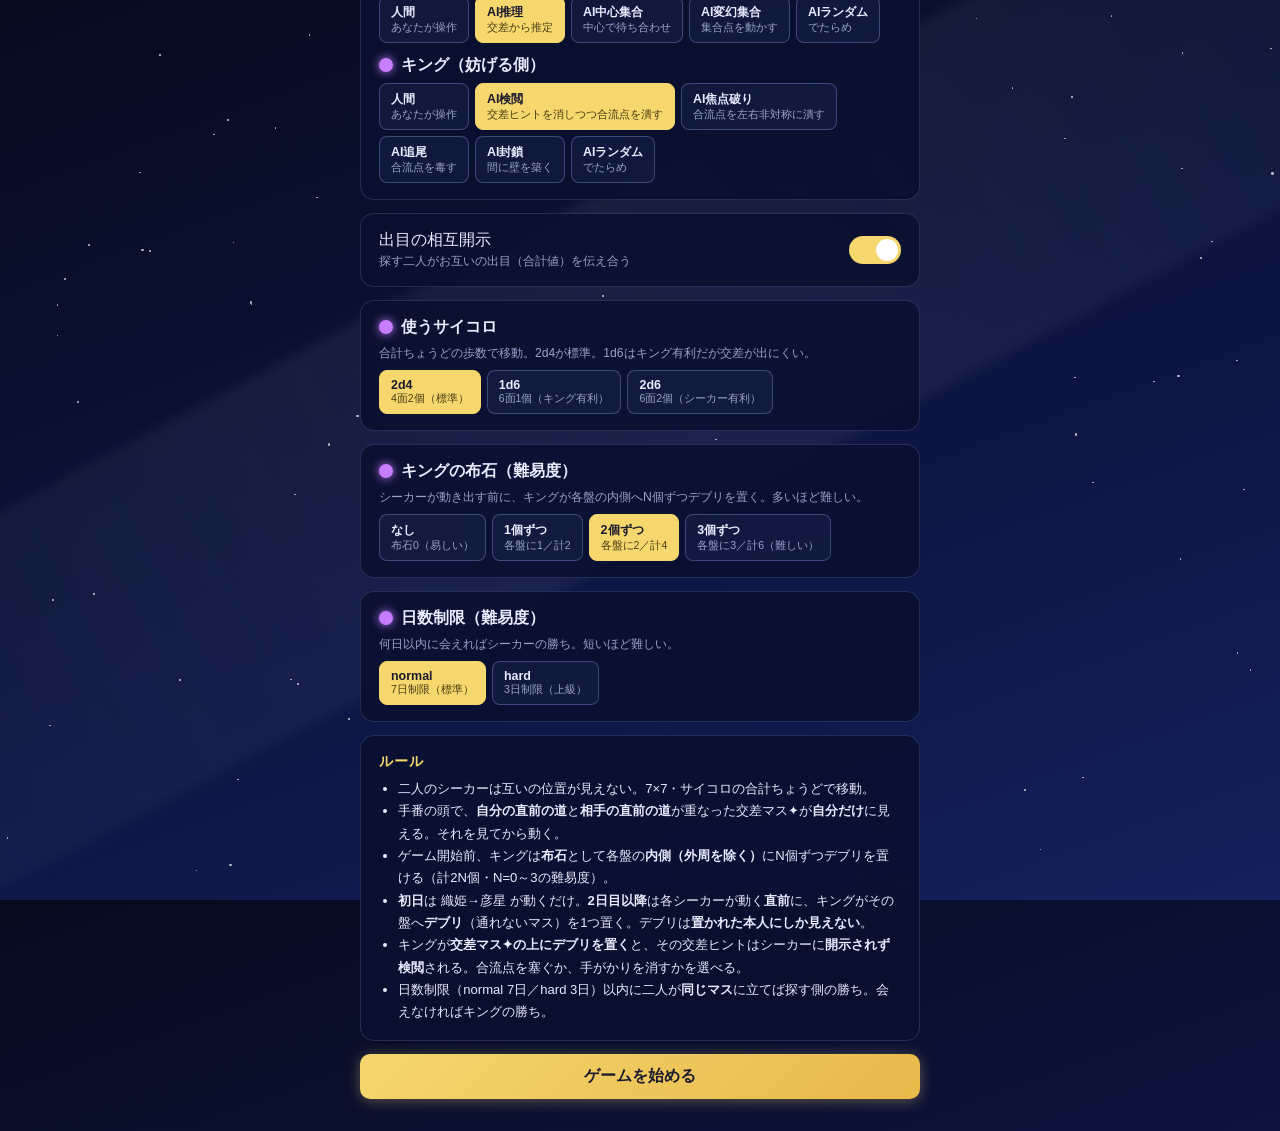
==== commit 77f1a5a8: "feat: Enhance game mechanics with customizable dice options and cross hints - Added functionality to" ====
--- a/tanabata-triangle-3p.html
+++ b/tanabata-triangle-3p.html
@@ -115,6 +115,8 @@
   .cell.place{cursor:pointer;box-shadow:inset 0 0 0 1px rgba(199,125,255,.4);}
   .cell.place:hover{background:rgba(199,125,255,.25);}
   .cell.placesel{background:rgba(199,125,255,.5);box-shadow:0 0 12px rgba(199,125,255,.7);}
+  .cell.crosshint{box-shadow:inset 0 0 0 2px rgba(248,179,197,.75);}
+  .cell.crosshint::after{content:"✦";color:var(--sakura);position:absolute;text-shadow:0 0 8px rgba(248,179,197,.85);}
   .dice-row{display:flex;gap:10px;justify-content:center;align-items:center;margin:4px 0 10px;min-height:56px;}
   .die{width:46px;height:46px;border-radius:10px;background:#f6f4ec;color:#1a1a2e;display:flex;align-items:center;
     justify-content:center;font-size:1.4rem;font-weight:700;box-shadow:0 3px 10px rgba(0,0,0,.4);animation:pop .35s ease;}
@@ -170,6 +172,13 @@
     </div>
     <div class="panel">
       <div class="role-card" style="margin-bottom:0;">
+        <div class="role-head"><span class="role-dot ojama"></span>使うサイコロ</div>
+        <div class="note" style="margin:2px 0 8px;">合計ちょうどの歩数で移動。2d4が標準。1d6はキング有利だが交差が出にくい。</div>
+        <div class="opts" id="opts-dice"></div>
+      </div>
+    </div>
+    <div class="panel">
+      <div class="role-card" style="margin-bottom:0;">
         <div class="role-head"><span class="role-dot ojama"></span>キングの布石（難易度）</div>
         <div class="note" style="margin:2px 0 8px;">シーカーが動き出す前に、キングが各盤の内側へN個ずつデブリを置く。多いほど難しい。</div>
         <div class="opts" id="opts-jinit"></div>
@@ -185,10 +194,11 @@
     <div class="panel">
       <h2>ルール</h2>
       <ul>
-        <li>二人のシーカーは互いの位置が見えない。7×7・サイコロ2個の合計ちょうどで移動。</li>
+        <li>二人のシーカーは互いの位置が見えない。7×7・サイコロの合計ちょうどで移動。</li>
         <li>手番の頭で、<b>自分の直前の道</b>と<b>相手の直前の道</b>が重なった交差マス✦が<b>自分だけ</b>に見える。それを見てから動く。</li>
         <li>ゲーム開始前、キングは<b>布石</b>として各盤の<b>内側（外周を除く）</b>にN個ずつデブリを置ける（計2N個・N=0～3の難易度）。</li>
-        <li>キングは二人の位置を見渡せる。各手番、シーカーが動いた後、その盤に<b>デブリ</b>（通れないマス）を1つ置く。デブリは<b>置かれた本人にしか見えない</b>。</li>
+        <li><b>初日</b>は 織姫→彦星 が動くだけ。<b>2日目以降</b>は各シーカーが動く<b>直前</b>に、キングがその盤へ<b>デブリ</b>（通れないマス）を1つ置く。デブリは<b>置かれた本人にしか見えない</b>。</li>
+        <li>キングが<b>交差マス✦の上にデブリを置く</b>と、その交差ヒントはシーカーに<b>開示されず検閲</b>される。合流点を塞ぐか、手がかりを消すかを選べる。</li>
         <li>日数制限（normal 7日／hard 3日）以内に二人が<b>同じマス</b>に立てば探す側の勝ち。会えなければキングの勝ち。</li>
       </ul>
     </div>
@@ -227,6 +237,7 @@
       <span>👘 シーカー（織姫）</span>
       <span>🐂 シーカー（彦星）</span>
       <span>🪨=各盤のデブリ</span>
+      <span>✦=検閲できる交差ヒント</span>
     </div>
     <div id="board-ojama"></div>
     <div class="prompt" id="o-prompt"></div>
@@ -258,7 +269,8 @@
 <script>
 'use strict';
 /* ===== 定数 ===== */
-const N=7, SZ=N*N, NDICE=2, FACES=6, DECAY=1;
+const N=7, SZ=N*N, DECAY=1;
+let NDICE=2, FACES=4; // 使うサイコロ（設定画面で変更可）
 let MAX_DAY=7; // 難易度で変化（normal=7日 / hard=3日）
 const CENTER=((N-1>>1))*N+((N-1)>>1);
 const NEG=-1e9;
@@ -275,6 +287,7 @@
 ];
 const OJAMA_AIS=[
   {id:'human',label:'人間',tag:'あなたが操作'},
+  {id:'censor',label:'AI検閲',tag:'交差ヒントを消しつつ合流点を潰す'},
   {id:'afocal',label:'AI焦点破り',tag:'合流点を左右非対称に潰す'},
   {id:'chase',label:'AI追尾',tag:'合流点を毒す'},
   {id:'wall',label:'AI封鎖',tag:'間に壁を築く'},
@@ -292,6 +305,12 @@
   {id:7,label:'normal',tag:'7日制限（標準）'},
   {id:3,label:'hard',tag:'3日制限（上級）'},
 ];
+/* 使うサイコロ：2d4（標準・バランス最良）／ 1d6（キング激辛・交差痩せ）／ 2d6（旧標準） */
+const DICE_OPTS=[
+  {id:'2,4',label:'2d4',tag:'4面2個（標準）'},
+  {id:'1,6',label:'1d6',tag:'6面1個（キング有利）'},
+  {id:'2,6',label:'2d6',tag:'6面2個（シーカー有利）'},
+];
 /* 集合点メニュー（中心＋4象限） */
 const RQ=Math.max(1,Math.round(N/4));
 const cl=v=>Math.max(0,Math.min(N-1,v));
@@ -327,7 +346,7 @@
   }
   return path.reverse();
 }
-const rollDice=()=>{let s=0;for(let i=0;i<NDICE;i++)s+=1+((Math.random()*FACES)|0);return {sum:s,dice:Array.from({length:NDICE},()=>0)};};
+const rollDice=()=>{const dice=[];let s=0;for(let i=0;i<NDICE;i++){const v=1+((Math.random()*FACES)|0);dice.push(v);s+=v;}return {sum:s,dice};};
 
 /* ===== belief（AI推理用） ===== */
 function makeBelief(myStart){
@@ -338,8 +357,11 @@
 }
 function normalize(b){let s=0;for(let i=0;i<SZ;i++)s+=b[i];if(s>1e-12){for(let i=0;i<SZ;i++)b[i]/=s;return true;}return false;}
 /* ダイス合計の確率（index=合計値）。相手の1手番移動をこの分布で前方伝播する */
-const DICE_PROBS=(function(){let d=[1];for(let k=0;k<NDICE;k++){const nd=new Array(d.length+FACES).fill(0);for(let s=0;s<d.length;s++){if(!d[s])continue;for(let v=1;v<=FACES;v++)nd[s+v]+=d[s]/FACES;}d=nd;}return d;})();
-const MINROLL=NDICE, MAXROLL=NDICE*FACES;
+let DICE_PROBS=diceProbs();
+let MINROLL=NDICE, MAXROLL=NDICE*FACES;
+function diceProbs(){let d=[1];for(let k=0;k<NDICE;k++){const nd=new Array(d.length+FACES).fill(0);for(let s=0;s<d.length;s++){if(!d[s])continue;for(let v=1;v<=FACES;v++)nd[s+v]+=d[s]/FACES;}d=nd;}return d;}
+/* 設定画面で選んだサイコロを反映（確率分布と出目の範囲を再計算） */
+function setDice(n,f){NDICE=n;FACES=f;DICE_PROBS=diceProbs();MINROLL=NDICE;MAXROLL=NDICE*FACES;}
 /* ちょうど k 歩で到達できるマス（障害物なし4近傍：マンハッタン距離 d<=k かつ (k-d) が偶数）。相手の私的デブリは不可視なので開盤で近似（sim の belief 伝播と同じ） */
 const _reachCache=new Map();
 function reachExact(p,k){
@@ -347,7 +369,7 @@
   r=[];for(let q=0;q<SZ;q++){const d=dist(p,q);if(d<=k&&((k-d)&1)===0)r.push(q);}
   _reachCache.set(key,r);return r;
 }
-/* 相手が1手番（合計 roll 歩、既知なら roll・不明なら 2d6 混合）動いた belief を前方伝播 */
+/* 相手が1手番（合計 roll 歩、既知なら roll・不明なら 2d4 混合）動いた belief を前方伝播 */
 function propagate(b,roll){
   const out=new Float64Array(SZ);
   for(let p=0;p<SZ;p++){const w=b[p];if(w<=0)continue;
@@ -369,7 +391,14 @@
 
 /* ===== ゲーム状態 ===== */
 let G=null;
-const STEPS=[{kind:'seeker',idx:0},{kind:'ojama',target:0},{kind:'seeker',idx:1},{kind:'ojama',target:1}];
+// 手番順（日ごと）:
+//  初回（1日目）… 織姫移動 → 彦星移動（デブリ・ヒントなし）
+//  2日目以降   … 織姫デブリ → 織姫ヒント→織姫移動 → 彦星デブリ → 彦星ヒント→彦星移動
+//  デブリはそのシーカーが動く"前"に置かれ、置いた位置に重なる交差ヒントは検閲される（開示されない）。
+function stepsForDay(day){
+  if(day<=1)return [{kind:'seeker',idx:0},{kind:'seeker',idx:1}];
+  return [{kind:'ojama',target:0},{kind:'seeker',idx:0},{kind:'ojama',target:1},{kind:'seeker',idx:1}];
+}
 
 function newGame(cfg){
   MAX_DAY=cfg.maxDay||7;
@@ -406,7 +435,7 @@
 function isHuman(role){return G.cfg.roles[role]==='human';}
 
 /* ===== 設定画面 ===== */
-const selection={orihime:'human',hikoboshi:'greedy',ojama:'afocal',jinit:2,maxDay:7};
+const selection={orihime:'human',hikoboshi:'greedy',ojama:'censor',jinit:2,maxDay:7,dice:'2,4'};
 function buildOpts(role,list){
   const holder=$('opts-'+role);holder.innerHTML='';
   for(const o of list){
@@ -437,9 +466,21 @@
     holder.appendChild(d);
   }
 }
-buildOpts('orihime',SEEKER_AIS);buildOpts('hikoboshi',SEEKER_AIS);buildOpts('ojama',OJAMA_AIS);buildJinit();buildDiff();
+function buildDice(){
+  const holder=$('opts-dice');holder.innerHTML='';
+  for(const o of DICE_OPTS){
+    const d=document.createElement('div');
+    d.className='opt'+(selection.dice===o.id?' sel':'');
+    d.innerHTML=`${o.label}<span class="tag">${o.tag}</span>`;
+    d.onclick=()=>{selection.dice=o.id;buildDice();};
+    holder.appendChild(d);
+  }
+}
+buildOpts('orihime',SEEKER_AIS);buildOpts('hikoboshi',SEEKER_AIS);buildOpts('ojama',OJAMA_AIS);buildJinit();buildDiff();buildDice();
 
 $('btn-start').onclick=()=>{
+  const [dn,df]=selection.dice.split(',').map(Number);
+  setDice(dn,df);
   newGame({roles:{...selection},share:$('opt-share').checked,jinit:selection.jinit,maxDay:selection.maxDay});
   beginGame();
 };
@@ -493,10 +534,10 @@
 function beginTurns(){G.oMode='place';G.step=0;runCurrent();}
 
 /* ===== 進行制御 ===== */
-function currentActor(){return STEPS[G.step];}
+function currentActor(){return stepsForDay(G.day)[G.step];}
 function advance(){
   G.step++;
-  if(G.step>=STEPS.length){G.step=0;G.day++;if(G.day>MAX_DAY){endGame(false);return;}}
+  if(G.step>=stepsForDay(G.day).length){G.step=0;G.day++;if(G.day>MAX_DAY){endGame(false);return;}}
   runCurrent();
 }
 function runCurrent(){
@@ -592,11 +633,7 @@
   holder.innerHTML='';holder.appendChild(board);
 }
 $('s-roll').onclick=()=>{
-  const r=rollDice();G.roll=r.sum;G.dice=[1+((Math.random()*FACES)|0)];
-  // 実際の2個の目を見せる
-  let a=1+((Math.random()*FACES)|0),b=G.roll-a;
-  while(b<1||b>FACES){a=1+((Math.random()*FACES)|0);b=G.roll-a;}
-  G.dice=[a,b];
+  const r=rollDice();G.roll=r.sum;G.dice=r.dice; // 実際の各サイコロの目を見せる（1d6は1個、2dXは2個）
   G.layers=computeLayers(G.pos[G._idx],G.roll,G.debris[G._idx]);
   G.reach=[...G.layers[G.roll]];
   if(G.reach.length===0){ // 詰み
@@ -619,13 +656,24 @@
 }
 // 現在のモードに応じた合法マス（opening=内側のみ・place=通常）
 function legalCellsFor(target){return G.oMode==='opening'?legalOpeningCells(target):legalOjamaCells(target);}
+// キングが検閲できる交差マス＝target が次に見るはずのヒント（両者が動いたあとのみ）。
+// ここにデブリを置くと、その交差ヒントは target に開示されなくなる。
+function wouldCross(target){
+  const op=1-target;
+  if(!(G.moved[target]&&G.moved[op]))return [];
+  const opSet=new Set(G.lastPath[op]),deb=G.debris[target],out=[];
+  for(const x of G.lastPath[target])if(opSet.has(x)&&!deb[x])out.push(x);
+  return out;
+}
 function openOjama(target){
   G.oMode='place';
   G.oTarget=target;G.oSel=null;
   $('o-day').textContent=`第 ${G.day} 日 ／ ${MAX_DAY} 日`;
   const tn=target===0?'シーカー（織姫）':'シーカー（彦星）';
+  const xc=wouldCross(target).length;
   $('o-info').innerHTML=`二人の距離 <b>${dist(G.pos[0],G.pos[1])}</b>　置いた総数 <b>${totalDebris()}</b>`;
-  $('o-prompt').innerHTML=`移動した <span class="em">${tn}</span> の盤にデブリを1つ。合流点を読んで塞ごう。`;
+  $('o-prompt').innerHTML=`このあと動く <span class="em">${tn}</span> の盤にデブリを1つ。合流点を塞ぐか、`
+    +(xc>0?`<b>✦の交差マス（${xc}）</b>に置いて<b>ヒントを検閲</b>しよう。`:`交差ヒントの出る前に道を塞ごう。`);
   $('o-confirm').disabled=true;
   $('o-confirm').textContent='ここにデブリを置く';
   renderBoardOjama();show('screen-ojama');
@@ -642,11 +690,13 @@
     col.appendChild(label);
     const board=document.createElement('div');board.className='board';
     const legal=idx===G.oTarget?new Set(legalCellsFor(idx)):new Set();
+    const xhint=(idx===G.oTarget&&G.oMode==='place')?new Set(wouldCross(idx)):new Set();
     for(let c=0;c<SZ;c++){
       const d=document.createElement('div');d.className='cell';
       if(G.debris[idx][c])d.classList.add('debris');
       else{
         if(G.stamp[idx][c]>NEG)d.classList.add('trail','trail'+idx);
+        if(xhint.has(c))d.classList.add('crosshint');
         if(c===G.pos[0])d.classList.add('p0');
         if(c===G.pos[1])d.classList.add('p1');
         if(legal.has(c)){d.classList.add('place');if(c===G.oSel)d.classList.add('placesel');d.onclick=()=>{G.oSel=c;$('o-confirm').disabled=false;renderBoardOjama();};}
@@ -679,9 +729,11 @@
   const op=1-idx;
   let pre=[];
   if(G.moved[idx]&&G.moved[op]){
+    const deb=G.debris[idx];
     const opSet=new Set(G.lastPath[op]);
     const cs=new Set();
-    for(const x of G.lastPath[idx])if(opSet.has(x))cs.add(x);
+    // 交差でも、キングがデブリを置いたマスは検閲されて開示されない
+    for(const x of G.lastPath[idx])if(opSet.has(x)&&!deb[x])cs.add(x);
     pre=[...cs];
     const b=G.belief[idx];
     // 交差あり → 相手の直前の移動がそこを通った。相手の現在地は交差点から相手の出目以内。
@@ -689,8 +741,9 @@
       const R=(G.share&&G.lastRoll[op]!=null)?G.lastRoll[op]:MAXROLL;
       observeCross(b,pre,R);
     }
-    // 負の情報: 自分の直前経路のうち交差しなかったマスに相手はいない（相手の直前経路に含まれない）
-    for(const x of G.lastPath[idx])if(!cs.has(x))b[x]=0;
+    // 負の情報: 自分の直前経路のうち交差しなかったマスに相手はいない（相手の直前経路に含まれない）。
+    // ただしデブリ（検閲）マスは交差だったかもしれず、情報として扱わない。
+    for(const x of G.lastPath[idx])if(!cs.has(x)&&!deb[x])b[x]=0;
     b[G.pos[idx]]=0; // 出会っていない
     normalize(b);
   }
@@ -745,6 +798,22 @@
   if(legal.length===0)return null;
   if(type==='random')return legal[(Math.random()*legal.length)|0];
   const A=G.pos[0],B=G.pos[1],D=dist(A,B);
+  // censor（採用・実験15）: 交差ヒント✦があれば、相手の現在位置に最も近い1マスを検閲する
+  // （＝最も強い位置手がかりを消す）。無ければ afocal で合流点を封鎖。
+  // ※「どの交差マスを消すか」を belief 崩壊まで実評価する censormax を sim.js で検証したが、
+  //   nearest-opp ヒューリスティックと同等（±0.4pt）でしかなかった＝点の選び方は二次的で、
+  //   効いているのは「交差を1つ消す＋物理封鎖」という事実自体。よって単純な近傍式を採用
+  //   （否定的結果：SIMULATION.md 実験15-6）。
+  if(type==='censor'){
+    const legalSet=new Set(legal),opp=target===0?B:A;
+    const hints=wouldCross(target).filter(c=>legalSet.has(c));
+    if(hints.length){
+      let best=null,bd=Infinity;
+      for(const c of hints){const d=dist(c,opp);if(d<bd){bd=d;best=c;}}
+      if(best!=null)return best;
+    }
+    type='afocal'; // 交差が無い手番・布石は焦点封鎖にフォールバック
+  }
   // afocal: 二人の位置から合流予測点 F を独立推定（シーカーの目標関数は使わない＝循環回避）し、
   // F の近傍を盤ごとに"逆側"から毒す。盤0=低index側（上・左）、盤1=高index側（下・右）を優先。
   // → 二人の「Fに最も近い空きマス」が食い違い、別々の代替焦点へ散って会えなくなる。
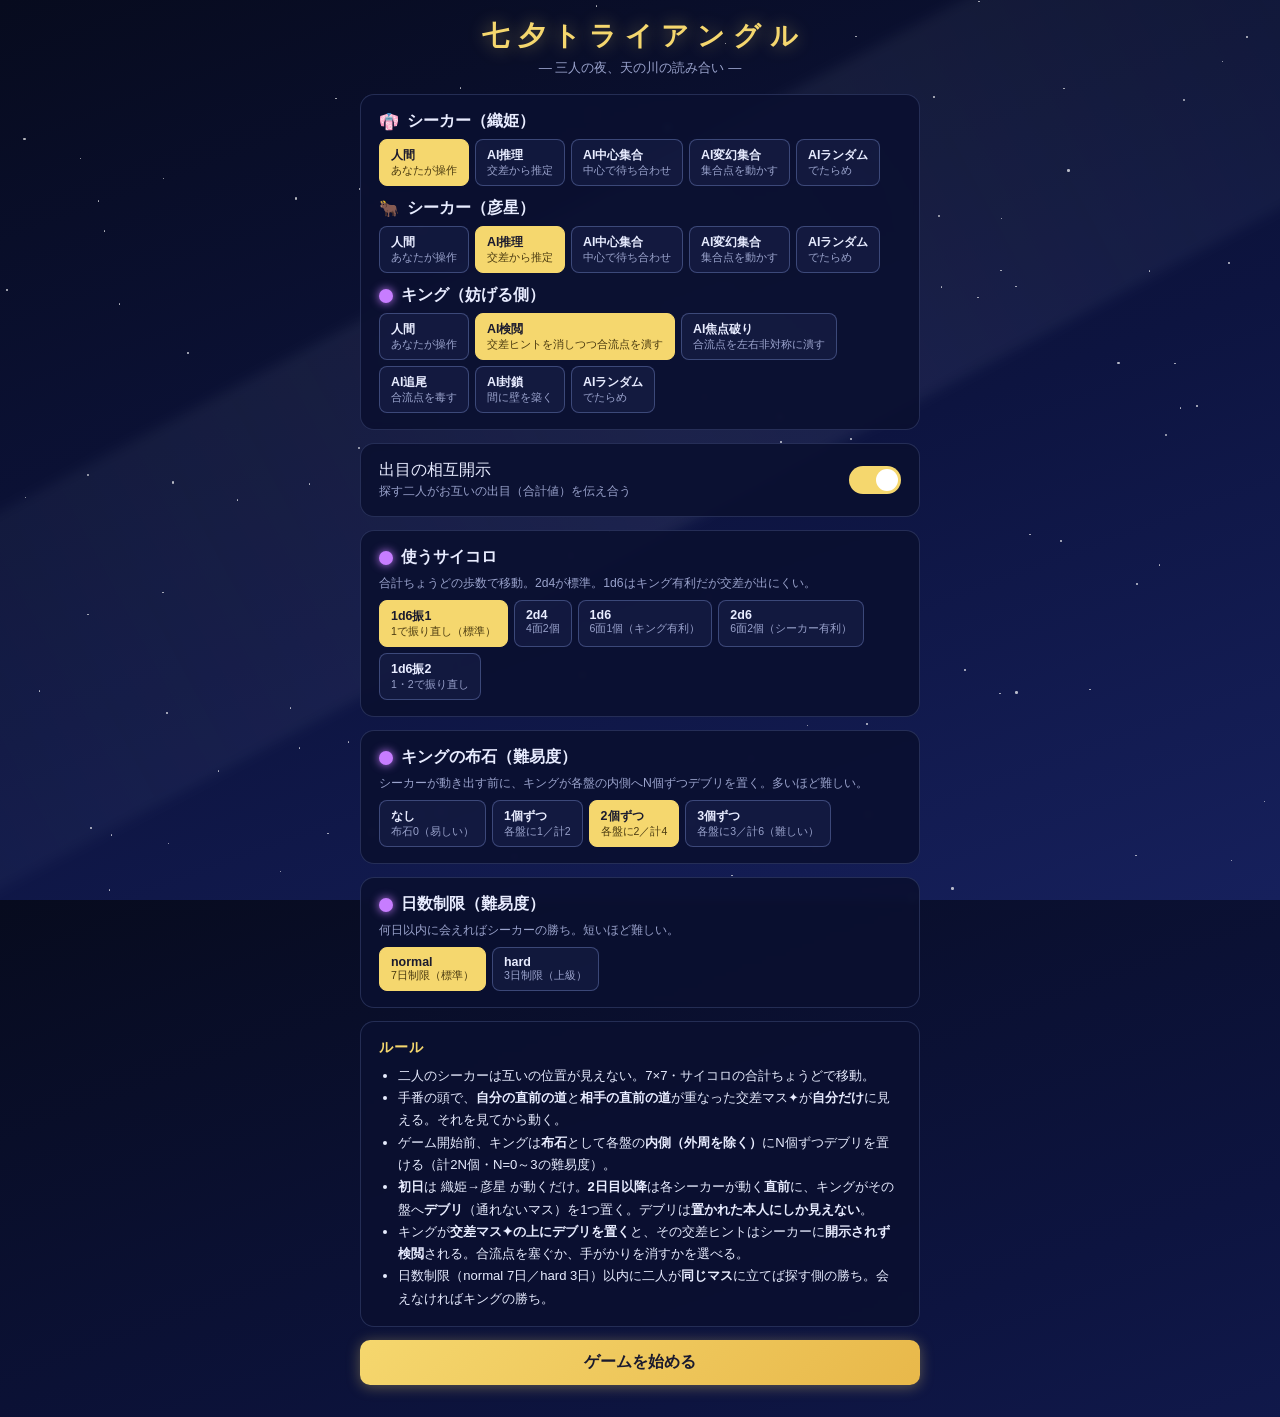
==== commit 8f548b45: "feat: Enhance dice rolling mechanics and history tracking - Updated dice specification parsing to su" ====
--- a/tanabata-triangle-3p.html
+++ b/tanabata-triangle-3p.html
@@ -26,7 +26,7 @@
     transform:translate(-50%,-50%) rotate(-28deg);
     background:linear-gradient(90deg,transparent,rgba(180,200,255,.03) 20%,rgba(220,230,255,.07) 50%,rgba(180,200,255,.03) 80%,transparent);
     filter:blur(6px);}
-  #app{position:relative;z-index:1;width:min(560px,94vw);padding:18px 0 32px;}
+  #app{position:relative;z-index:1;width:min(560px,94vw);padding:18px 0 32px;margin:auto;}
   .screen{display:none;}
   .screen.active{display:block;animation:fadein .35s ease;}
   @keyframes fadein{from{opacity:0;transform:translateY(8px);}to{opacity:1;transform:none;}}
@@ -139,6 +139,31 @@
   .legend{display:flex;flex-wrap:wrap;gap:10px 16px;justify-content:center;font-size:.72rem;color:var(--dim);margin-bottom:8px;}
   .legend span{display:flex;align-items:center;gap:5px;}
   .lg{width:11px;height:11px;border-radius:50%;}
+  /* プレイ履歴・傾向 */
+  #history-panel h2{display:flex;justify-content:space-between;align-items:baseline;}
+  #history-panel h2 .hp-total{color:var(--dim);font-size:.74rem;font-weight:400;letter-spacing:0;}
+  .hp-overall{display:flex;align-items:baseline;gap:8px;margin:2px 0 12px;}
+  .hp-rate{font-size:1.5rem;font-weight:700;color:var(--gold);line-height:1;}
+  .hp-rate.mid{color:var(--sakura);} .hp-rate.low{color:var(--ojama);}
+  .hp-wl{color:var(--dim);font-size:.78rem;}
+  .hp-sub{color:var(--dim);font-size:.72rem;letter-spacing:.06em;margin:12px 0 4px;text-transform:uppercase;}
+  .hp-brk{display:grid;grid-template-columns:auto 1fr auto;gap:3px 9px;align-items:center;font-size:.76rem;}
+  .hp-brk .k{color:var(--text);white-space:nowrap;}
+  .hp-bar{height:7px;border-radius:4px;background:rgba(120,140,220,.14);overflow:hidden;}
+  .hp-bar>i{display:block;height:100%;background:linear-gradient(90deg,var(--gold),#e8b84a);}
+  .hp-brk .v{color:var(--dim);white-space:nowrap;font-variant-numeric:tabular-nums;}
+  .hp-list{display:flex;flex-direction:column;gap:4px;max-height:210px;overflow-y:auto;margin-top:4px;
+    scrollbar-width:thin;padding-right:2px;}
+  .hp-row{display:flex;align-items:center;gap:8px;font-size:.72rem;line-height:1.4;padding:5px 8px;
+    border-radius:8px;background:rgba(120,140,220,.06);border:1px solid rgba(140,160,230,.08);}
+  .hp-row .res{flex-shrink:0;font-weight:700;width:2.4em;text-align:center;}
+  .hp-row .res.win{color:var(--gold);} .hp-row .res.lose{color:var(--ojama);}
+  .hp-row .meta{flex:1;min-width:0;color:var(--dim);}
+  .hp-row .meta b{color:var(--text);font-weight:600;}
+  .hp-row .when{flex-shrink:0;color:var(--dim);font-size:.66rem;}
+  .hp-reset{background:transparent;color:var(--dim);border:1px solid rgba(160,180,255,.25);box-shadow:none;
+    font-size:.74rem;font-weight:500;padding:8px 14px;width:auto;margin:12px auto 0;}
+  .hp-reset:hover:not(:disabled){transform:none;box-shadow:none;background:rgba(199,125,255,.12);color:var(--text);}
 </style>
 </head>
 <body>
@@ -150,6 +175,7 @@
   <div class="screen active" id="screen-setup">
     <h1>七夕トライアングル</h1>
     <p class="subtitle">— 三人の夜、天の川の読み合い —</p>
+    <div class="panel" id="history-panel" style="display:none;"></div>
     <div class="panel">
       <div class="role-card">
         <div class="role-head"><span class="role-dot orihime"></span>シーカー（織姫）</div>
@@ -224,6 +250,7 @@
     <div class="prompt" id="s-prompt"></div>
     <div class="btn-stack">
       <button id="s-roll">サイコロを振る</button>
+      <button id="s-reroll" style="display:none">振り直す</button>
       <button id="s-confirm" style="display:none">このマスに移動</button>
       <button id="s-end" style="display:none">手番を終える</button>
     </div>
@@ -270,7 +297,7 @@
 'use strict';
 /* ===== 定数 ===== */
 const N=7, SZ=N*N, DECAY=1;
-let NDICE=2, FACES=4; // 使うサイコロ（設定画面で変更可）
+let NDICE=2, FACES=4, REROLL=0; // 使うサイコロ（設定画面で変更可。REROLL=出目がこの値以下なら振り直し）
 let MAX_DAY=7; // 難易度で変化（normal=7日 / hard=3日）
 const CENTER=((N-1>>1))*N+((N-1)>>1);
 const NEG=-1e9;
@@ -305,11 +332,13 @@
   {id:7,label:'normal',tag:'7日制限（標準）'},
   {id:3,label:'hard',tag:'3日制限（上級）'},
 ];
-/* 使うサイコロ：2d4（標準・バランス最良）／ 1d6（キング激辛・交差痩せ）／ 2d6（旧標準） */
+/* 使うサイコロ：1d6振1（標準・1で振り直し）／ 2d4／ 1d6（キング激辛・交差痩せ）／ 2d6（旧標準）／ 1d6振2（1・2で振り直し） */
 const DICE_OPTS=[
-  {id:'2,4',label:'2d4',tag:'4面2個（標準）'},
+  {id:'1,6,1',label:'1d6振1',tag:'1で振り直し（標準）'},
+  {id:'2,4',label:'2d4',tag:'4面2個'},
   {id:'1,6',label:'1d6',tag:'6面1個（キング有利）'},
   {id:'2,6',label:'2d6',tag:'6面2個（シーカー有利）'},
+  {id:'1,6,2',label:'1d6振2',tag:'1・2で振り直し'},
 ];
 /* 集合点メニュー（中心＋4象限） */
 const RQ=Math.max(1,Math.round(N/4));
@@ -346,7 +375,9 @@
   }
   return path.reverse();
 }
-const rollDice=()=>{const dice=[];let s=0;for(let i=0;i<NDICE;i++){const v=1+((Math.random()*FACES)|0);dice.push(v);s+=v;}return {sum:s,dice};};
+// auto=true のときはAI・推論用として REROLL 以下の目を自動で振り直す（常に振り直す方針）。
+// 人間の手番は auto=false で一回だけ振り、振り直すかはボタンで選ばせる。
+const rollDice=(auto=false)=>{const dice=[];let s=0;for(let i=0;i<NDICE;i++){let v;do{v=1+((Math.random()*FACES)|0);}while(auto&&REROLL&&v<=REROLL);dice.push(v);s+=v;}return {sum:s,dice};};
 
 /* ===== belief（AI推理用） ===== */
 function makeBelief(myStart){
@@ -359,9 +390,9 @@
 /* ダイス合計の確率（index=合計値）。相手の1手番移動をこの分布で前方伝播する */
 let DICE_PROBS=diceProbs();
 let MINROLL=NDICE, MAXROLL=NDICE*FACES;
-function diceProbs(){let d=[1];for(let k=0;k<NDICE;k++){const nd=new Array(d.length+FACES).fill(0);for(let s=0;s<d.length;s++){if(!d[s])continue;for(let v=1;v<=FACES;v++)nd[s+v]+=d[s]/FACES;}d=nd;}return d;}
+function diceProbs(){const lo=REROLL+1,cnt=FACES-REROLL;let d=[1];for(let k=0;k<NDICE;k++){const nd=new Array(d.length+FACES).fill(0);for(let s=0;s<d.length;s++){if(!d[s])continue;for(let v=lo;v<=FACES;v++)nd[s+v]+=d[s]/cnt;}d=nd;}return d;}
 /* 設定画面で選んだサイコロを反映（確率分布と出目の範囲を再計算） */
-function setDice(n,f){NDICE=n;FACES=f;DICE_PROBS=diceProbs();MINROLL=NDICE;MAXROLL=NDICE*FACES;}
+function setDice(n,f,reroll=0){NDICE=n;FACES=f;REROLL=reroll;DICE_PROBS=diceProbs();MINROLL=NDICE*(REROLL+1);MAXROLL=NDICE*FACES;}
 /* ちょうど k 歩で到達できるマス（障害物なし4近傍：マンハッタン距離 d<=k かつ (k-d) が偶数）。相手の私的デブリは不可視なので開盤で近似（sim の belief 伝播と同じ） */
 const _reachCache=new Map();
 function reachExact(p,k){
@@ -435,7 +466,7 @@
 function isHuman(role){return G.cfg.roles[role]==='human';}
 
 /* ===== 設定画面 ===== */
-const selection={orihime:'human',hikoboshi:'greedy',ojama:'censor',jinit:2,maxDay:7,dice:'2,4'};
+const selection={orihime:'human',hikoboshi:'greedy',ojama:'censor',jinit:2,maxDay:7,dice:'1,6,1'};
 function buildOpts(role,list){
   const holder=$('opts-'+role);holder.innerHTML='';
   for(const o of list){
@@ -479,12 +510,113 @@
 buildOpts('orihime',SEEKER_AIS);buildOpts('hikoboshi',SEEKER_AIS);buildOpts('ojama',OJAMA_AIS);buildJinit();buildDiff();buildDice();
 
 $('btn-start').onclick=()=>{
-  const [dn,df]=selection.dice.split(',').map(Number);
-  setDice(dn,df);
-  newGame({roles:{...selection},share:$('opt-share').checked,jinit:selection.jinit,maxDay:selection.maxDay});
+  const [dn,df,dr]=selection.dice.split(',').map(Number);
+  setDice(dn,df,dr||0);
+  newGame({roles:{...selection},share:$('opt-share').checked,jinit:selection.jinit,maxDay:selection.maxDay,dice:selection.dice});
   beginGame();
 };
-$('btn-again').onclick=()=>show('screen-setup');
+$('btn-again').onclick=()=>{renderHistory();show('screen-setup');};
+
+/* ===== プレイ履歴・傾向（localStorage） ===== */
+const HIST_KEY='tanabata3p.history.v1';
+function loadHistory(){
+  try{const a=JSON.parse(localStorage.getItem(HIST_KEY));return Array.isArray(a)?a:[];}
+  catch(e){return [];}
+}
+function saveHistory(a){
+  try{localStorage.setItem(HIST_KEY,JSON.stringify(a));}catch(e){}
+}
+function recordGame(seekersWin){
+  if(!G||!G.cfg)return;
+  const c=G.cfg;
+  const rec={
+    ts:Date.now(),
+    win:!!seekersWin,
+    day:G.day,
+    roles:{...c.roles},
+    share:!!c.share,
+    dice:c.dice,
+    jinit:c.jinit|0,
+    maxDay:c.maxDay||MAX_DAY,
+  };
+  const h=loadHistory();
+  h.push(rec);
+  if(h.length>300)h.splice(0,h.length-300); // 上限
+  saveHistory(h);
+}
+/* ラベル解決 */
+const _lbl=(list,id)=>{const o=list.find(x=>String(x.id)===String(id));return o?o.label:String(id);};
+const diceLabel=id=>_lbl(DICE_OPTS,id);
+const seekLabel=id=>_lbl(SEEKER_AIS,id);
+const ojamaLabel=id=>_lbl(OJAMA_AIS,id);
+const jinitLabel=id=>_lbl(JINIT_OPTS,id);
+const diffLabel=id=>_lbl(DIFF_OPTS,id);
+function fmtWhen(ts){
+  const d=new Date(ts);const z=n=>String(n).padStart(2,'0');
+  return `${d.getMonth()+1}/${d.getDate()} ${z(d.getHours())}:${z(d.getMinutes())}`;
+}
+function rateClass(p){return p>=0.6?'':(p>=0.35?'mid':'low');}
+/* 集計：keyFn でグループ化して勝率を出す */
+function breakdown(h,keyFn,labelFn){
+  const m=new Map();
+  for(const r of h){
+    const k=keyFn(r);
+    if(!m.has(k))m.set(k,{key:k,n:0,win:0});
+    const g=m.get(k);g.n++;if(r.win)g.win++;
+  }
+  return [...m.values()]
+    .sort((a,b)=>b.n-a.n)
+    .map(g=>({label:labelFn(g.key),n:g.n,win:g.win,p:g.win/g.n}));
+}
+function brkHTML(title,rows){
+  if(rows.length<2)return ''; // 1種類しかなければ傾向として意味が薄い
+  let s=`<div class="hp-sub">${title}</div><div class="hp-brk">`;
+  for(const r of rows){
+    const pct=Math.round(r.p*100);
+    s+=`<span class="k">${r.label}</span>`
+      +`<span class="hp-bar"><i style="width:${pct}%"></i></span>`
+      +`<span class="v">${pct}% (${r.win}/${r.n})</span>`;
+  }
+  return s+`</div>`;
+}
+function renderHistory(){
+  const panel=$('history-panel');
+  const h=loadHistory();
+  if(!h.length){panel.style.display='none';panel.innerHTML='';return;}
+  panel.style.display='';
+  const n=h.length, win=h.filter(r=>r.win).length, p=win/n;
+  let s=`<h2>プレイ履歴と傾向<span class="hp-total">${n} 戦</span></h2>`;
+  s+=`<div class="hp-overall"><span class="hp-rate ${rateClass(p)}">${Math.round(p*100)}%</span>`
+    +`<span class="hp-wl">シーカー勝率 ・ ${win}勝 ${n-win}敗</span></div>`;
+  s+=brkHTML('サイコロ別', breakdown(h,r=>r.dice,diceLabel));
+  s+=brkHTML('布石別', breakdown(h,r=>r.jinit,jinitLabel));
+  s+=brkHTML('日数制限別', breakdown(h,r=>r.maxDay,diffLabel));
+  s+=brkHTML('キング別', breakdown(h,r=>r.roles.ojama,ojamaLabel));
+  s+=brkHTML('出目開示', breakdown(h,r=>r.share?'on':'off',v=>v==='on'?'開示あり':'開示なし'));
+  // 直近の履歴（新しい順・最大20件）
+  s+=`<div class="hp-sub">直近のプレイ</div><div class="hp-list">`;
+  const recent=h.slice(-20).reverse();
+  for(const r of recent){
+    const resCls=r.win?'win':'lose', resTxt=r.win?'再会':'決裂';
+    const setup=`${diceLabel(r.dice)}・${jinitLabel(r.jinit)}・${r.maxDay}日制限`
+      +`・王:${ojamaLabel(r.roles.ojama)}`
+      +`・織:${seekLabel(r.roles.orihime)}/彦:${seekLabel(r.roles.hikoboshi)}`
+      +(r.share?'・開示':'');
+    const tail=r.win?`${r.day}日目に再会`:`${r.maxDay}日で決裂`;
+    s+=`<div class="hp-row"><span class="res ${resCls}">${resTxt}</span>`
+      +`<span class="meta"><b>${tail}</b><br>${setup}</span>`
+      +`<span class="when">${fmtWhen(r.ts)}</span></div>`;
+  }
+  s+=`</div>`;
+  s+=`<button class="hp-reset" id="hp-reset">履歴を消去</button>`;
+  panel.innerHTML=s;
+  $('hp-reset').onclick=()=>{
+    if(confirm(`プレイ履歴 ${n} 戦をすべて消去しますか？`)){
+      saveHistory([]);renderHistory();
+    }
+  };
+}
+renderHistory();
 
 /* ===== 布石（開始前のデブリ配置） ===== */
 function beginGame(){
@@ -596,12 +728,13 @@
     const su=document.createElement('div');su.className='dice-sum';su.textContent='= '+G.roll;dr.appendChild(su);}
   // buttons/prompt
   $('s-roll').style.display=G._phase==='roll'?'':'none';
+  $('s-reroll').style.display=(G._phase==='pick'&&REROLL>0&&G.roll<=REROLL)?'':'none';
   $('s-confirm').style.display=G._phase==='pick'?'':'none';
   $('s-confirm').disabled=G.sel==null;
   $('s-end').style.display=G._phase==='done'?'':'none';
   const p=$('s-prompt');
   if(G._phase==='roll')p.innerHTML='サイコロを振って移動しよう。';
-  else if(G._phase==='pick')p.innerHTML=`<span class="em">${G.roll}</span> 歩ちょうどで行けるマスを選んでください。`;
+  else if(G._phase==='pick'){p.innerHTML=`<span class="em">${G.roll}</span> 歩ちょうどで行けるマスを選んでください。`;if(REROLL>0&&G.roll<=REROLL)p.innerHTML+=`<br><span class="note">出目が ${REROLL} 以下なので「振り直す」も選べます。</span>`;}
   else if(G._phase==='done'){
     let m='移動しました。';
     if(G.share)m+=`<br><span class="note">手番終了時、出目「${G.roll}」を相手に伝えます。</span>`;
@@ -634,12 +767,14 @@
 }
 $('s-roll').onclick=()=>{
   const r=rollDice();G.roll=r.sum;G.dice=r.dice; // 実際の各サイコロの目を見せる（1d6は1個、2dXは2個）
+  G.sel=null;G.selPath=null;
   G.layers=computeLayers(G.pos[G._idx],G.roll,G.debris[G._idx]);
   G.reach=[...G.layers[G.roll]];
   if(G.reach.length===0){ // 詰み
     applyStuck(G._idx,G.roll);G._phase='done';G.lastCross=[];renderSeeker();
   }else{G._phase='pick';renderSeeker();}
 };
+$('s-reroll').onclick=$('s-roll').onclick;
 function pickCell(c){G.sel=c;G.selPath=onePathFromLayers(G.layers,c,G.roll);renderSeeker();}
 $('s-confirm').onclick=()=>{
   const win=applySeekerMove(G._idx,G.sel,G.selPath,G.roll);
@@ -853,7 +988,7 @@
     if(actor.kind==='seeker'){
       const idx=actor.idx,type=aiType(role);
       seekerTurnStart(idx); // 先交差：振る前に交差を照合して belief 更新
-      const r=rollDice();const roll=r.sum;
+      const r=rollDice(true);const roll=r.sum;
       const layers=computeLayers(G.pos[idx],roll,G.debris[idx]);
       const reach=[...layers[roll]];
       if(reach.length===0){applyStuck(idx,roll);line=`出目${roll}：止まれるマスが無く足止め。`;}
@@ -881,6 +1016,7 @@
 /* ===== 結果 ===== */
 function endGame(seekersWin){
   G.over=true;
+  recordGame(seekersWin);
   if(seekersWin){
     $('r-emoji').textContent='🎋✨';
     $('r-title').textContent='再会';$('r-title').className='result-title win';
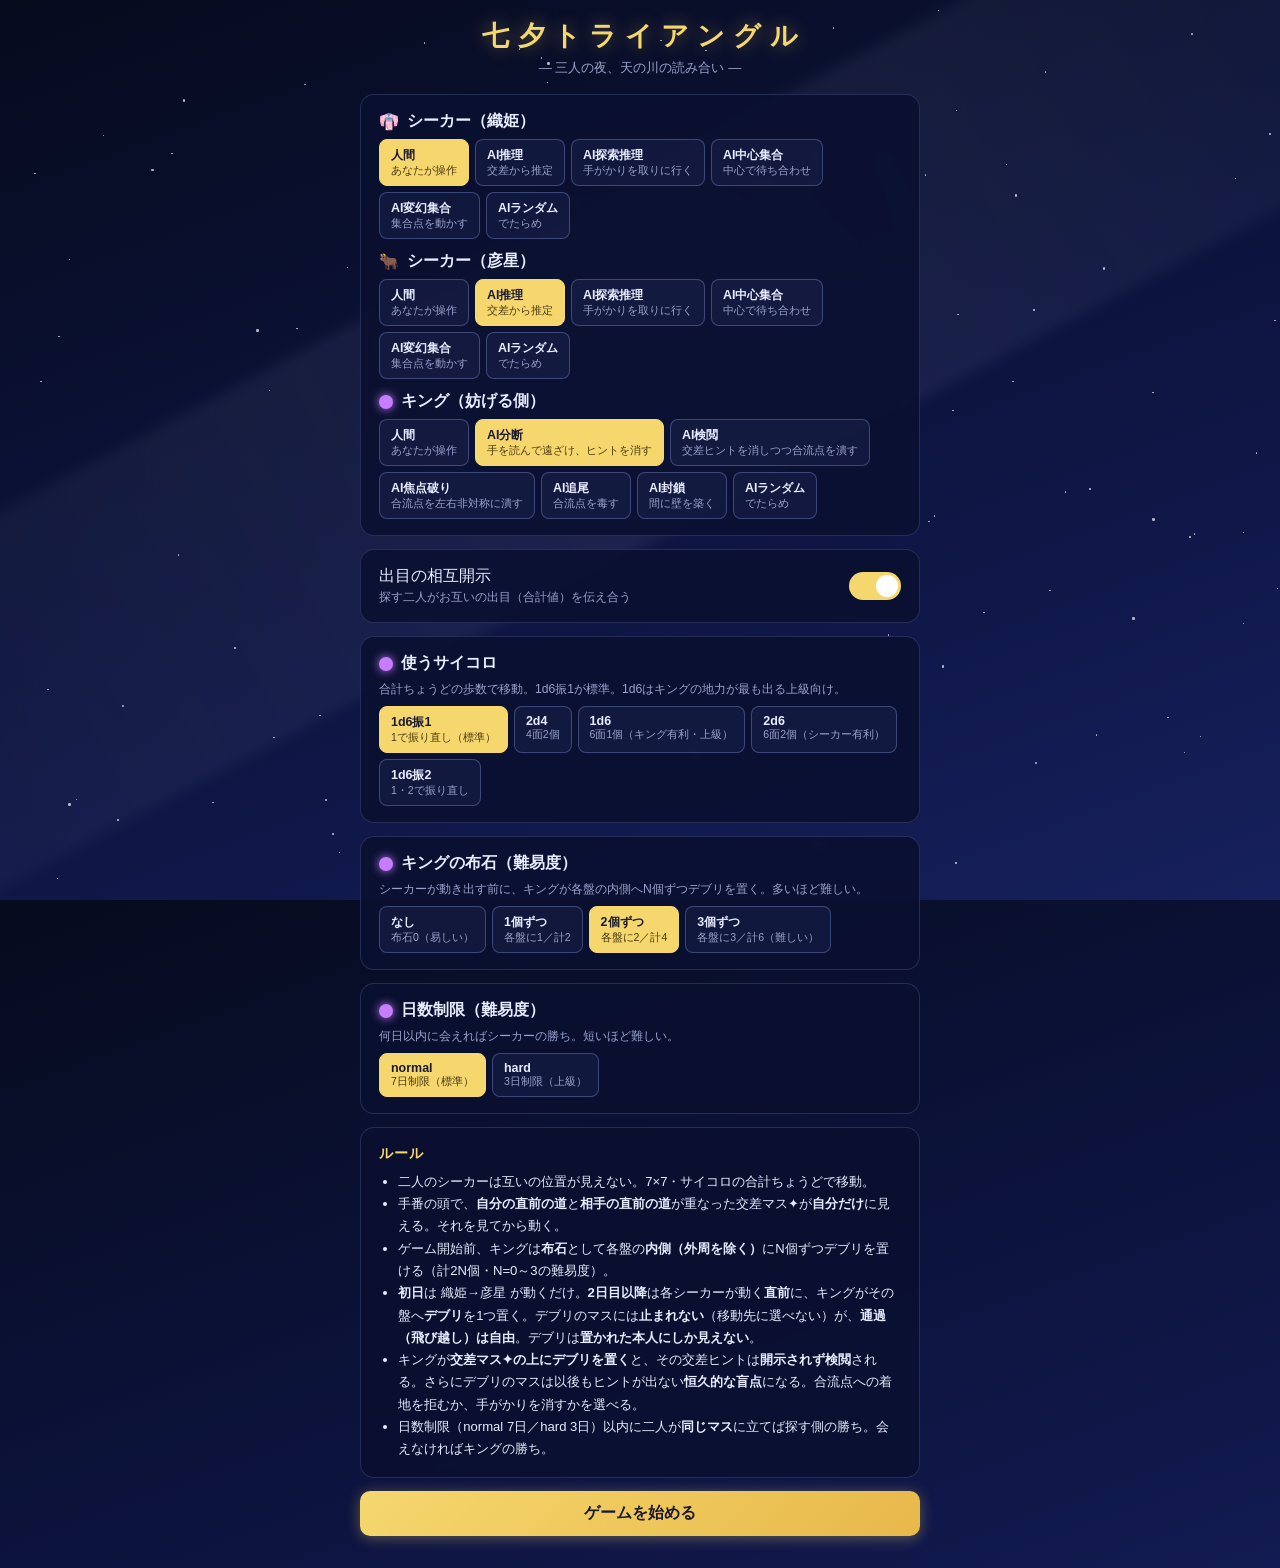
==== commit 5f04ef4e: "3人版HTMLに通過可能デブリ（実験21）とキングAI sever・シーカーAI infogain を反映 - ルール変更: デブリは「止まれない（移動先に選べない）が通過（飛び越し）は   自由。そ" ====
--- a/tanabata-triangle-3p.html
+++ b/tanabata-triangle-3p.html
@@ -199,7 +199,7 @@
     <div class="panel">
       <div class="role-card" style="margin-bottom:0;">
         <div class="role-head"><span class="role-dot ojama"></span>使うサイコロ</div>
-        <div class="note" style="margin:2px 0 8px;">合計ちょうどの歩数で移動。2d4が標準。1d6はキング有利だが交差が出にくい。</div>
+        <div class="note" style="margin:2px 0 8px;">合計ちょうどの歩数で移動。1d6振1が標準。1d6はキングの地力が最も出る上級向け。</div>
         <div class="opts" id="opts-dice"></div>
       </div>
     </div>
@@ -223,8 +223,8 @@
         <li>二人のシーカーは互いの位置が見えない。7×7・サイコロの合計ちょうどで移動。</li>
         <li>手番の頭で、<b>自分の直前の道</b>と<b>相手の直前の道</b>が重なった交差マス✦が<b>自分だけ</b>に見える。それを見てから動く。</li>
         <li>ゲーム開始前、キングは<b>布石</b>として各盤の<b>内側（外周を除く）</b>にN個ずつデブリを置ける（計2N個・N=0～3の難易度）。</li>
-        <li><b>初日</b>は 織姫→彦星 が動くだけ。<b>2日目以降</b>は各シーカーが動く<b>直前</b>に、キングがその盤へ<b>デブリ</b>（通れないマス）を1つ置く。デブリは<b>置かれた本人にしか見えない</b>。</li>
-        <li>キングが<b>交差マス✦の上にデブリを置く</b>と、その交差ヒントはシーカーに<b>開示されず検閲</b>される。合流点を塞ぐか、手がかりを消すかを選べる。</li>
+        <li><b>初日</b>は 織姫→彦星 が動くだけ。<b>2日目以降</b>は各シーカーが動く<b>直前</b>に、キングがその盤へ<b>デブリ</b>を1つ置く。デブリのマスには<b>止まれない</b>（移動先に選べない）が、<b>通過（飛び越し）は自由</b>。デブリは<b>置かれた本人にしか見えない</b>。</li>
+        <li>キングが<b>交差マス✦の上にデブリを置く</b>と、その交差ヒントは<b>開示されず検閲</b>される。さらにデブリのマスは以後もヒントが出ない<b>恒久的な盲点</b>になる。合流点への着地を拒むか、手がかりを消すかを選べる。</li>
         <li>日数制限（normal 7日／hard 3日）以内に二人が<b>同じマス</b>に立てば探す側の勝ち。会えなければキングの勝ち。</li>
       </ul>
     </div>
@@ -308,12 +308,14 @@
 const SEEKER_AIS=[
   {id:'human',label:'人間',tag:'あなたが操作'},
   {id:'greedy',label:'AI推理',tag:'交差から推定'},
+  {id:'infogain',label:'AI探索推理',tag:'手がかりを取りに行く'},
   {id:'center',label:'AI中心集合',tag:'中心で待ち合わせ'},
   {id:'wander',label:'AI変幻集合',tag:'集合点を動かす'},
   {id:'random',label:'AIランダム',tag:'でたらめ'},
 ];
 const OJAMA_AIS=[
   {id:'human',label:'人間',tag:'あなたが操作'},
+  {id:'sever',label:'AI分断',tag:'手を読んで遠ざけ、ヒントを消す'},
   {id:'censor',label:'AI検閲',tag:'交差ヒントを消しつつ合流点を潰す'},
   {id:'afocal',label:'AI焦点破り',tag:'合流点を左右非対称に潰す'},
   {id:'chase',label:'AI追尾',tag:'合流点を毒す'},
@@ -332,11 +334,12 @@
   {id:7,label:'normal',tag:'7日制限（標準）'},
   {id:3,label:'hard',tag:'3日制限（上級）'},
 ];
-/* 使うサイコロ：1d6振1（標準・1で振り直し）／ 2d4／ 1d6（キング激辛・交差痩せ）／ 2d6（旧標準）／ 1d6振2（1・2で振り直し） */
+/* 使うサイコロ：1d6振1（標準・1で振り直し）／ 2d4／ 1d6（キングの地力が最も出る上級）／
+   2d6（旧標準）／ 1d6振2（1・2で振り直し）。通過可能デブリ（実験21）で1d6の交差痩せは解消済み */
 const DICE_OPTS=[
   {id:'1,6,1',label:'1d6振1',tag:'1で振り直し（標準）'},
   {id:'2,4',label:'2d4',tag:'4面2個'},
-  {id:'1,6',label:'1d6',tag:'6面1個（キング有利）'},
+  {id:'1,6',label:'1d6',tag:'6面1個（キング有利・上級）'},
   {id:'2,6',label:'2d6',tag:'6面2個（シーカー有利）'},
   {id:'1,6,2',label:'1d6振2',tag:'1・2で振り直し'},
 ];
@@ -353,7 +356,8 @@
 for(let a=0;a<SZ;a++){const[r,c]=rc(a),l=[];if(r>0)l.push(a-N);if(r<N-1)l.push(a+N);if(c>0)l.push(a-1);if(c<N-1)l.push(a+1);NB.push(l);}
 const PERIM=[];
 for(let a=0;a<SZ;a++){const[r,c]=rc(a);if(r===0||c===0||r===N-1||c===N-1)PERIM.push(a);}
-/* 内側マス（外周を除く）― 布石の配置可能範囲。外周に置くとシーカーを詰ませてしまうので除外 */
+/* 内側マス（外周を除く）― 布石の配置可能範囲。sim と共通の布石ルール（通過可能デブリでは
+   詰み防止の意味は薄れたが互換のため外周除外を維持） */
 const INTERIOR=[];
 for(let a=0;a<SZ;a++){const[r,c]=rc(a);if(r>0&&c>0&&r<N-1&&c<N-1)INTERIOR.push(a);}
 
@@ -466,7 +470,7 @@
 function isHuman(role){return G.cfg.roles[role]==='human';}
 
 /* ===== 設定画面 ===== */
-const selection={orihime:'human',hikoboshi:'greedy',ojama:'censor',jinit:2,maxDay:7,dice:'1,6,1'};
+const selection={orihime:'human',hikoboshi:'greedy',ojama:'sever',jinit:2,maxDay:7,dice:'1,6,1'};
 function buildOpts(role,list){
   const holder=$('opts-'+role);holder.innerHTML='';
   for(const o of list){
@@ -751,13 +755,14 @@
   const ncSet=new Set(G.preCross||[]); // 先交差：手番中はじめに判明した交差を常にハイライト
   for(let c=0;c<SZ;c++){
     const d=document.createElement('div');d.className='cell';
+    // 通過可能デブリ: 止まれないだけなので、軌跡・経路プレビューはデブリの上にも重ねて描く
     if(deb[c])d.classList.add('debris');
-    else{
-      if(st[c]>NEG)d.classList.add('trail');
-      if(lastSet.has(c))d.classList.add('lastpath');
+    if(st[c]>NEG)d.classList.add('trail');
+    if(lastSet.has(c))d.classList.add('lastpath');
+    if(prevSet.has(c)&&c!==myPos)d.classList.add('pathprev');
+    if(!deb[c]){
       if(G.knownCross[idx].has(c))d.classList.add('cross');
       if(ncSet.has(c))d.classList.add('newcross');
-      if(prevSet.has(c)&&c!==myPos)d.classList.add('pathprev');
       if(c===myPos)d.classList.add('me',idx===0?'orihime':'hikoboshi');
       if(reachSet.has(c)){d.classList.add('reach');if(c===G.sel)d.classList.add('sel');d.onclick=()=>pickCell(c);}
     }
@@ -768,8 +773,10 @@
 $('s-roll').onclick=()=>{
   const r=rollDice();G.roll=r.sum;G.dice=r.dice; // 実際の各サイコロの目を見せる（1d6は1個、2dXは2個）
   G.sel=null;G.selPath=null;
-  G.layers=computeLayers(G.pos[G._idx],G.roll,G.debris[G._idx]);
-  G.reach=[...G.layers[G.roll]];
+  // 通過可能デブリ（実験21）: 経路はデブリを飛び越せる（開盤で計算）。着地だけ選べない。
+  const deb=G.debris[G._idx];
+  G.layers=computeLayers(G.pos[G._idx],G.roll,null);
+  G.reach=[...G.layers[G.roll]].filter(c=>!deb[c]);
   if(G.reach.length===0){ // 詰み
     applyStuck(G._idx,G.roll);G._phase='done';G.lastCross=[];renderSeeker();
   }else{G._phase='pick';renderSeeker();}
@@ -807,8 +814,8 @@
   const tn=target===0?'シーカー（織姫）':'シーカー（彦星）';
   const xc=wouldCross(target).length;
   $('o-info').innerHTML=`二人の距離 <b>${dist(G.pos[0],G.pos[1])}</b>　置いた総数 <b>${totalDebris()}</b>`;
-  $('o-prompt').innerHTML=`このあと動く <span class="em">${tn}</span> の盤にデブリを1つ。合流点を塞ぐか、`
-    +(xc>0?`<b>✦の交差マス（${xc}）</b>に置いて<b>ヒントを検閲</b>しよう。`:`交差ヒントの出る前に道を塞ごう。`);
+  $('o-prompt').innerHTML=`このあと動く <span class="em">${tn}</span> の盤にデブリを1つ（止まれないが通過はできる）。`
+    +(xc>0?`<b>✦の交差マス（${xc}）</b>に置いて<b>ヒントを検閲</b>するか、合流点への着地を拒もう。`:`合流点への<b>着地を拒む</b>か、ヒントの出そうな道を<b>恒久的な盲点</b>にしよう。`);
   $('o-confirm').disabled=true;
   $('o-confirm').textContent='ここにデブリを置く';
   renderBoardOjama();show('screen-ojama');
@@ -829,8 +836,8 @@
     for(let c=0;c<SZ;c++){
       const d=document.createElement('div');d.className='cell';
       if(G.debris[idx][c])d.classList.add('debris');
-      else{
-        if(G.stamp[idx][c]>NEG)d.classList.add('trail','trail'+idx);
+      if(G.stamp[idx][c]>NEG)d.classList.add('trail','trail'+idx);
+      if(!G.debris[idx][c]){
         if(xhint.has(c))d.classList.add('crosshint');
         if(c===G.pos[0])d.classList.add('p0');
         if(c===G.pos[1])d.classList.add('p1');
@@ -911,13 +918,31 @@
   if(deb&&deb[goal]){let bg=goal,bd=Infinity;for(let q=0;q<SZ;q++){if(deb[q])continue;const d=dist(q,goal);if(d<bd){bd=d;bg=q;}}goal=bg;}
   return goal;
 }
-function chooseSeekerLanding(idx,type,reach){
+function chooseSeekerLanding(idx,type,reach,layers,roll){
   if(type==='random')return reach[(Math.random()*reach.length)|0];
   if(type==='center'||type==='wander'){
     const goal=focalGoalFor(type,G.debris[idx]);let best=reach[0],bd=Infinity;
     for(const L of reach){const d=dist(L,goal)+Math.random()*1e-6;if(d<bd){bd=d;best=L;}}return best;
   }
-  // greedy
+  // infogain（実験20で復活）: belief の濃い領域を実際に通る経路がどれだけ横断するかを稼ぐ。
+  // sever（分断キング）は「相手は greedy」という応答予測で操舵するため、別の目的関数で
+  // 動くと予測が外れて空振りしやすい＝読まれにくさとしても機能する。
+  if(type==='infogain'&&layers){
+    const b=G.belief[idx];
+    const sm=new Float64Array(SZ);
+    for(let q=0;q<SZ;q++){const w=b[q];if(w<=1e-15)continue;
+      for(let x=0;x<SZ;x++){const dd=dist(q,x);if(dd<=2)sm[x]+=w*(3-dd);}}
+    let best=reach[0],bs=-Infinity;
+    for(const L of reach){
+      const path=onePathFromLayers(layers,L,roll);
+      const seen=new Set();let info=0;
+      for(const x of path)if(!seen.has(x)){seen.add(x);info+=sm[x];}
+      const sc=200*b[L]+info-0.01*expectedDist(b,L)+Math.random()*1e-6;
+      if(sc>bs){bs=sc;best=L;}
+    }
+    return best;
+  }
+  // greedy（infogain で layers が無い場合もここへ）
   const b=G.belief[idx];let best=reach[0],bs=-Infinity;
   for(const L of reach){const s=200*b[L]-expectedDist(b,L)+Math.random()*1e-6;if(s>bs){bs=s;best=L;}}
   return best;
@@ -939,6 +964,43 @@
   //   nearest-opp ヒューリスティックと同等（±0.4pt）でしかなかった＝点の選び方は二次的で、
   //   効いているのは「交差を1つ消す＋物理封鎖」という事実自体。よって単純な近傍式を採用
   //   （否定的結果：SIMULATION.md 実験15-6）。
+  // sever（採用・実験19/21）: 分断キング。①発生済みの交差ヒント✦を検閲（censorと同じ）→
+  // ②belief操舵: シーカーの belief（キングが観測できる情報から再構成できる正当な読み）で
+  //   greedy の着地選択を再現し、各候補デブリに対する最善応答着地 L* を予測。
+  //   「置くと相手から最も遠回りさせられるマス」＝E_s[d(L*,相手)] を最大化するマスに置く。
+  //   通過可能デブリでは着地拒否だけで経路は曲がらないぶん、censor との差は小さい（実験21）。
+  // ③交差も belief 予測も使えない場面（布石・序盤）は afocal の焦点封鎖へフォールバック。
+  if(type==='sever'){
+    const legalSet=new Set(legal),me=target===0?A:B,opp=target===0?B:A;
+    const hints=wouldCross(target).filter(c=>legalSet.has(c));
+    if(hints.length){
+      let best=null,bd=Infinity;
+      for(const c of hints){const d=dist(c,opp);if(d<bd){bd=d;best=c;}}
+      if(best!=null)return best;
+    }
+    if(G.moved[0]&&G.moved[1]){
+      const b=G.belief[target];
+      const sc=new Float64Array(SZ);
+      for(let L=0;L<SZ;L++)sc[L]=200*b[L]-expectedDist(b,L);
+      const deb=G.debris[target];
+      const cands=legal.filter(c=>dist(c,me)<=MAXROLL&&dist(c,me)+dist(c,opp)<=D+2);
+      if(cands.length){
+        let best=null,bv=-Infinity;
+        for(const c of cands){
+          let v=0;
+          for(let s2=MINROLL;s2<=MAXROLL;s2++){
+            const ps=DICE_PROBS[s2];if(!ps)continue;
+            let bl=-1,bsc=-Infinity;
+            for(const q of reachExact(me,s2)){if(deb[q]||q===c)continue;if(sc[q]>bsc){bsc=sc[q];bl=q;}}
+            v+=ps*(bl>=0?dist(bl,opp):D);
+          }
+          if(v>bv){bv=v;best=c;}
+        }
+        if(best!=null)return best;
+      }
+    }
+    type='afocal';
+  }
   if(type==='censor'){
     const legalSet=new Set(legal),opp=target===0?B:A;
     const hints=wouldCross(target).filter(c=>legalSet.has(c));
@@ -989,11 +1051,13 @@
       const idx=actor.idx,type=aiType(role);
       seekerTurnStart(idx); // 先交差：振る前に交差を照合して belief 更新
       const r=rollDice(true);const roll=r.sum;
-      const layers=computeLayers(G.pos[idx],roll,G.debris[idx]);
-      const reach=[...layers[roll]];
+      // 通過可能デブリ: 経路は開盤、着地からデブリを除くだけ
+      const deb=G.debris[idx];
+      const layers=computeLayers(G.pos[idx],roll,null);
+      const reach=[...layers[roll]].filter(c=>!deb[c]);
       if(reach.length===0){applyStuck(idx,roll);line=`出目${roll}：止まれるマスが無く足止め。`;}
       else{
-        const landing=chooseSeekerLanding(idx,type,reach);
+        const landing=chooseSeekerLanding(idx,type,reach,layers,roll);
         const path=onePathFromLayers(layers,landing,roll);
         const win=applySeekerMove(idx,landing,path,roll);
         line=`出目${roll}で移動`+(G.lastCross.length?`／✦交差${G.lastCross.length}`:'');
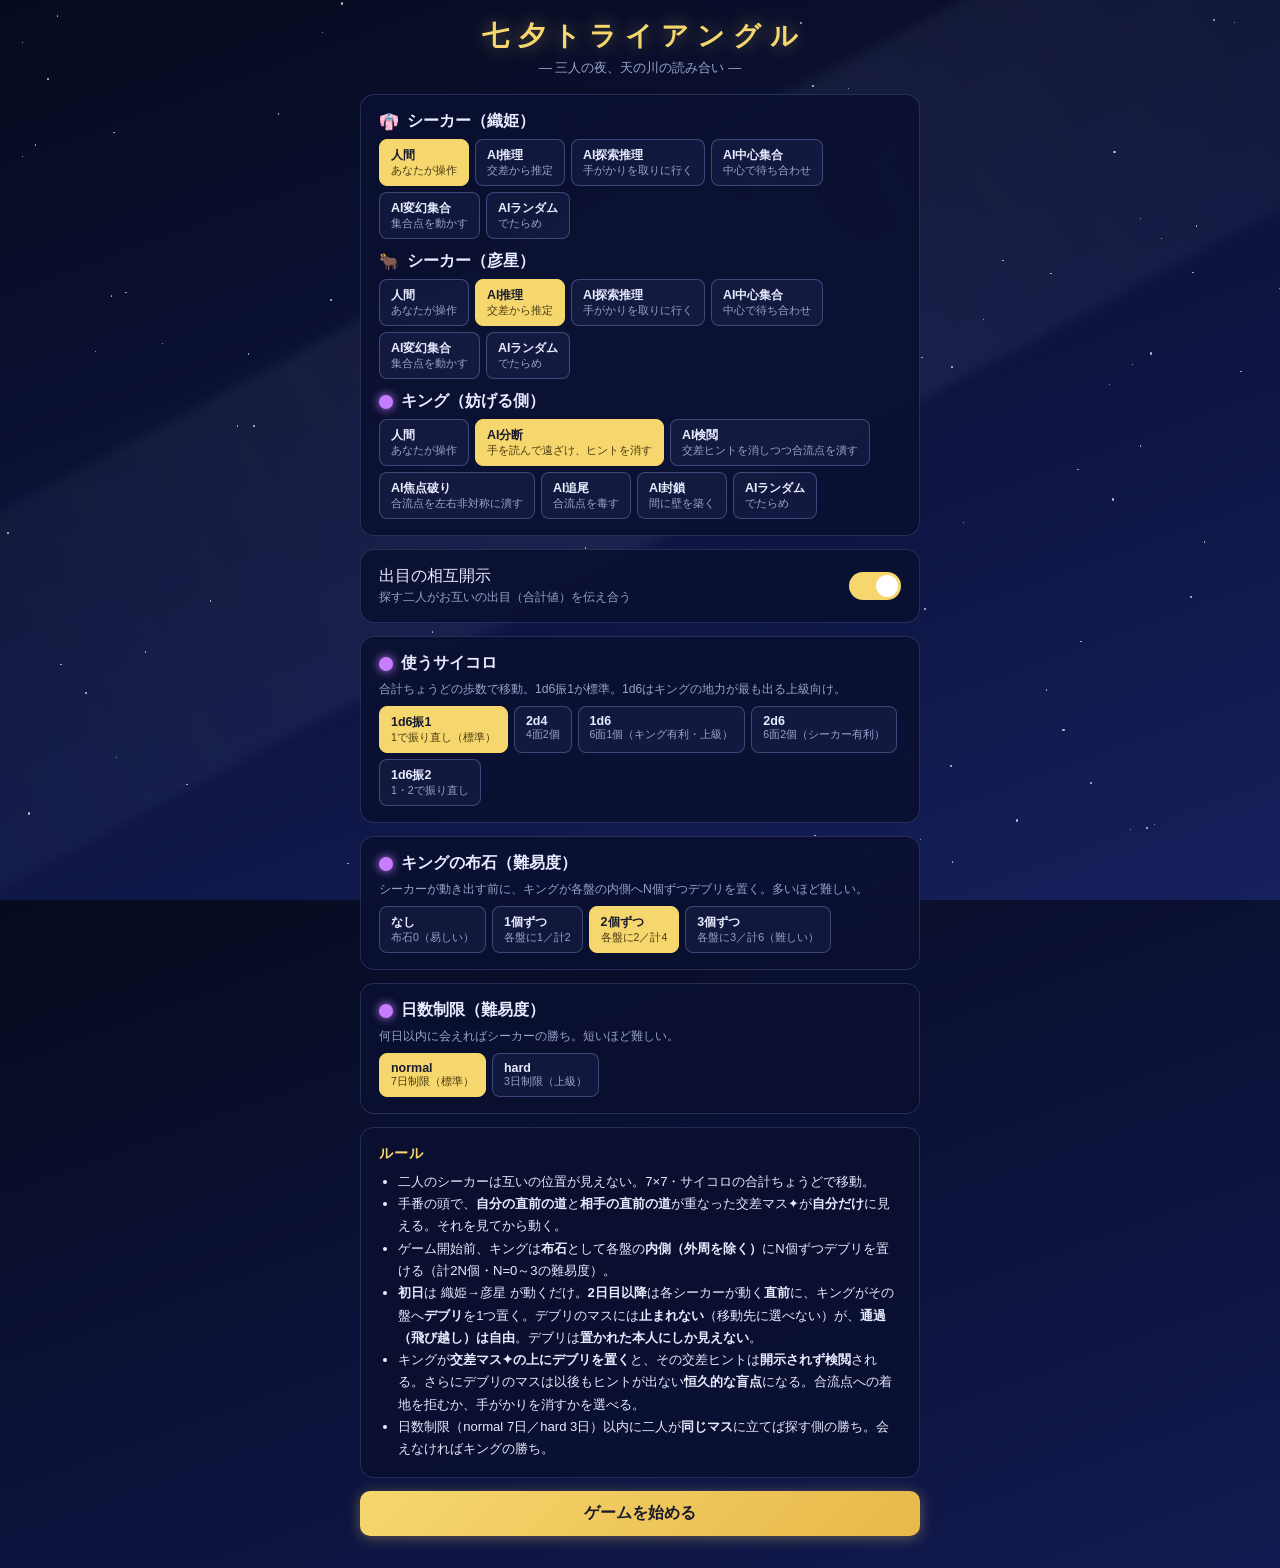
==== commit 3fe6cbd9: "キングの配置画面で「直前の道」と「古い道」を区別して表示 減衰1では直前の道だけが交差ヒントを生むのに、全軌跡が同じ trail 色で 塗られていて読み分けられなかった。直前の移動経路を盤ごとの色 （" ====
--- a/tanabata-triangle-3p.html
+++ b/tanabata-triangle-3p.html
@@ -100,6 +100,10 @@
   .cell.trail0{box-shadow:inset 0 0 0 1px rgba(125,232,216,.25);}
   .cell.trail1{box-shadow:inset 0 0 0 1px rgba(255,177,100,.25);}
   .cell.lastpath{background:rgba(160,185,255,.26);}
+  /* キングの盤: 直前の道（＝ヒントが生まれる唯一の道）を古い軌跡と区別して強調 */
+  .cell.last0{background:rgba(125,232,216,.28);box-shadow:inset 0 0 0 2px rgba(125,232,216,.65);}
+  .cell.last1{background:rgba(255,177,100,.28);box-shadow:inset 0 0 0 2px rgba(255,177,100,.65);}
+  .cell.trail0.old,.cell.trail1.old{opacity:.75;}
   .cell.cross::after{content:"✦";color:var(--sakura);position:absolute;text-shadow:0 0 8px rgba(248,179,197,.8);}
   .cell.newcross::after{animation:pop .6s ease;}
   @keyframes pop{0%{transform:scale(0);}60%{transform:scale(1.6);}100%{transform:scale(1);}}
@@ -265,6 +269,7 @@
       <span>🐂 シーカー（彦星）</span>
       <span>🪨=各盤のデブリ</span>
       <span>✦=検閲できる交差ヒント</span>
+      <span><b>濃い枠=直前の道</b>（ヒントの素）／薄い枠=古い道</span>
     </div>
     <div id="board-ojama"></div>
     <div class="prompt" id="o-prompt"></div>
@@ -833,10 +838,13 @@
     const board=document.createElement('div');board.className='board';
     const legal=idx===G.oTarget?new Set(legalCellsFor(idx)):new Set();
     const xhint=(idx===G.oTarget&&G.oMode==='place')?new Set(wouldCross(idx)):new Set();
+    const last=new Set(G.moved[idx]?G.lastPath[idx]:[]); // 直前の移動経路（ヒントの素）
     for(let c=0;c<SZ;c++){
       const d=document.createElement('div');d.className='cell';
       if(G.debris[idx][c])d.classList.add('debris');
-      if(G.stamp[idx][c]>NEG)d.classList.add('trail','trail'+idx);
+      // 直前の道（減衰1で唯一ヒントを生む道）は濃い枠、古い軌跡は薄い枠で区別する
+      if(last.has(c))d.classList.add('last'+idx);
+      else if(G.stamp[idx][c]>NEG)d.classList.add('trail','trail'+idx,'old');
       if(!G.debris[idx][c]){
         if(xhint.has(c))d.classList.add('crosshint');
         if(c===G.pos[0])d.classList.add('p0');
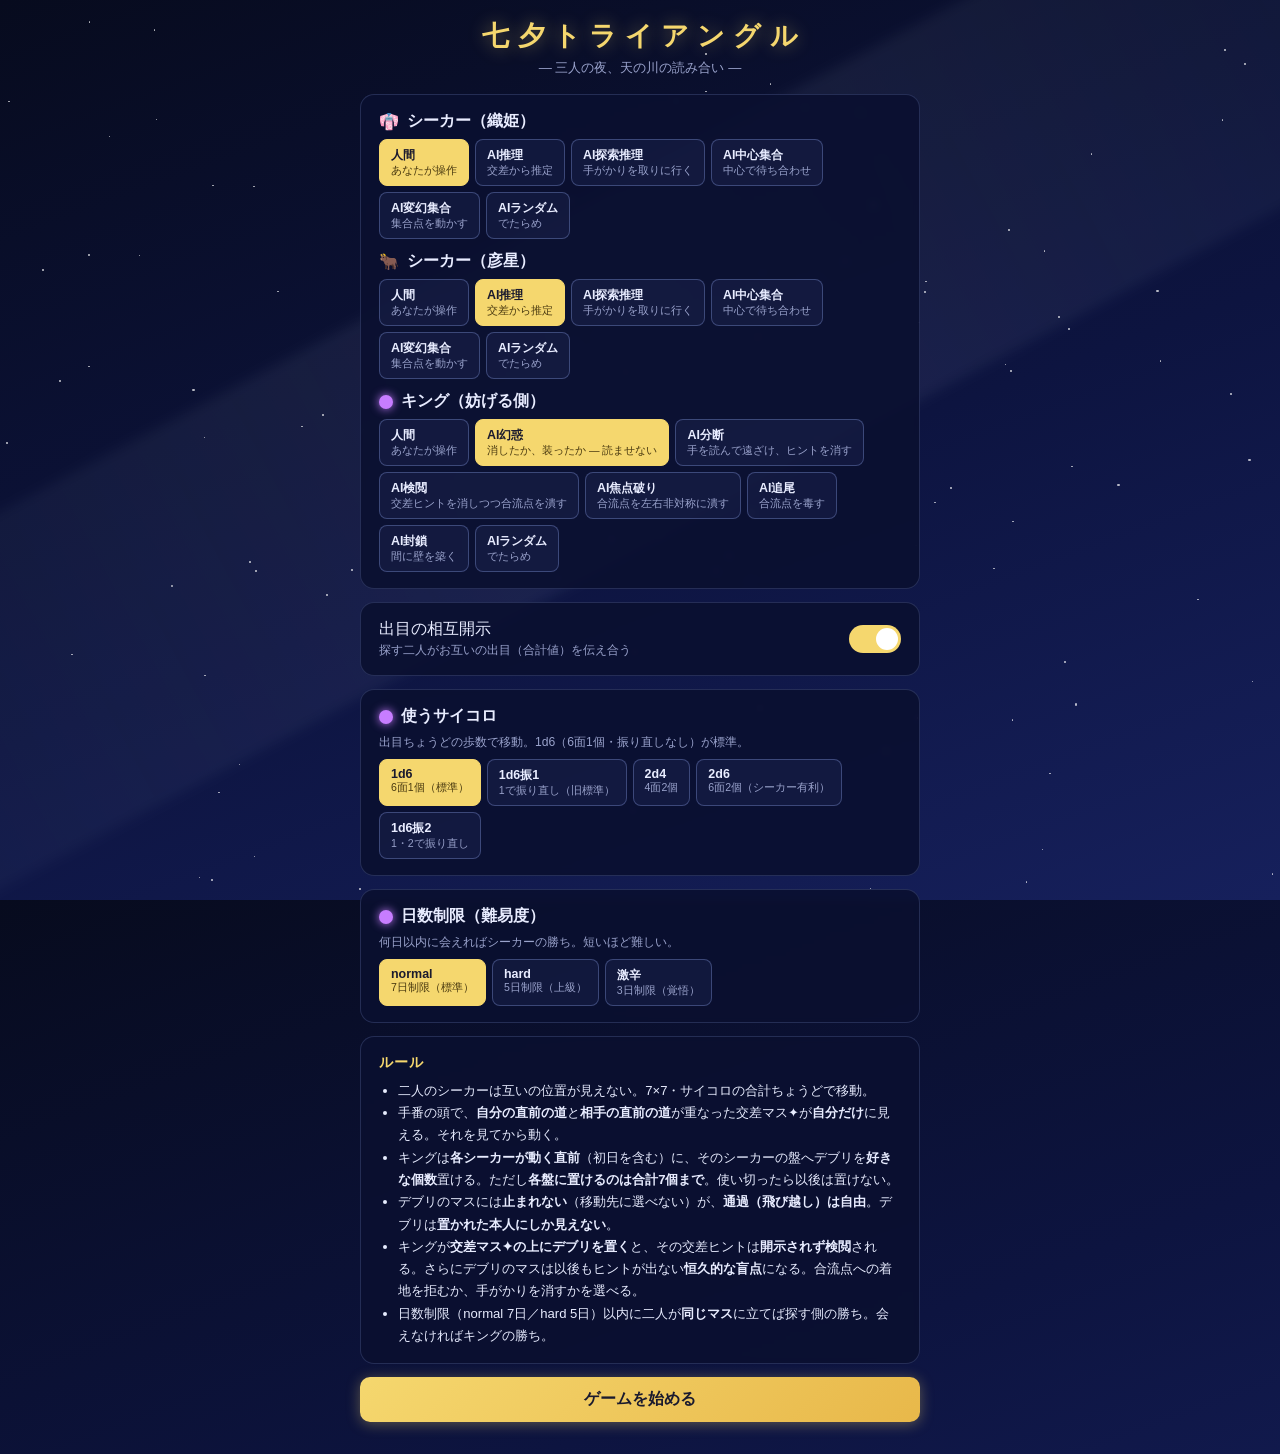
==== commit b408e0f8: "3人版HTMLを最終ルールに更新: 1d6標準・予算7の自由配置・布石廃止・キングAI幻惑 - ダイス既定を素の1d6に（1d6振1は旧標準として残置） - 布石フェーズと布石設定を廃止。毎日（初日含" ====
--- a/tanabata-triangle-3p.html
+++ b/tanabata-triangle-3p.html
@@ -203,15 +203,8 @@
     <div class="panel">
       <div class="role-card" style="margin-bottom:0;">
         <div class="role-head"><span class="role-dot ojama"></span>使うサイコロ</div>
-        <div class="note" style="margin:2px 0 8px;">合計ちょうどの歩数で移動。1d6振1が標準。1d6はキングの地力が最も出る上級向け。</div>
+        <div class="note" style="margin:2px 0 8px;">出目ちょうどの歩数で移動。1d6（6面1個・振り直しなし）が標準。</div>
         <div class="opts" id="opts-dice"></div>
-      </div>
-    </div>
-    <div class="panel">
-      <div class="role-card" style="margin-bottom:0;">
-        <div class="role-head"><span class="role-dot ojama"></span>キングの布石（難易度）</div>
-        <div class="note" style="margin:2px 0 8px;">シーカーが動き出す前に、キングが各盤の内側へN個ずつデブリを置く。多いほど難しい。</div>
-        <div class="opts" id="opts-jinit"></div>
       </div>
     </div>
     <div class="panel">
@@ -226,10 +219,10 @@
       <ul>
         <li>二人のシーカーは互いの位置が見えない。7×7・サイコロの合計ちょうどで移動。</li>
         <li>手番の頭で、<b>自分の直前の道</b>と<b>相手の直前の道</b>が重なった交差マス✦が<b>自分だけ</b>に見える。それを見てから動く。</li>
-        <li>ゲーム開始前、キングは<b>布石</b>として各盤の<b>内側（外周を除く）</b>にN個ずつデブリを置ける（計2N個・N=0～3の難易度）。</li>
-        <li><b>初日</b>は 織姫→彦星 が動くだけ。<b>2日目以降</b>は各シーカーが動く<b>直前</b>に、キングがその盤へ<b>デブリ</b>を1つ置く。デブリのマスには<b>止まれない</b>（移動先に選べない）が、<b>通過（飛び越し）は自由</b>。デブリは<b>置かれた本人にしか見えない</b>。</li>
+        <li>キングは<b>各シーカーが動く直前</b>（初日を含む）に、そのシーカーの盤へデブリを<b>好きな個数</b>置ける。ただし<b>各盤に置けるのは合計7個まで</b>。使い切ったら以後は置けない。</li>
+        <li>デブリのマスには<b>止まれない</b>（移動先に選べない）が、<b>通過（飛び越し）は自由</b>。デブリは<b>置かれた本人にしか見えない</b>。</li>
         <li>キングが<b>交差マス✦の上にデブリを置く</b>と、その交差ヒントは<b>開示されず検閲</b>される。さらにデブリのマスは以後もヒントが出ない<b>恒久的な盲点</b>になる。合流点への着地を拒むか、手がかりを消すかを選べる。</li>
-        <li>日数制限（normal 7日／hard 3日）以内に二人が<b>同じマス</b>に立てば探す側の勝ち。会えなければキングの勝ち。</li>
+        <li>日数制限（normal 7日／hard 5日）以内に二人が<b>同じマス</b>に立てば探す側の勝ち。会えなければキングの勝ち。</li>
       </ul>
     </div>
     <button id="btn-start">ゲームを始める</button>
@@ -275,6 +268,7 @@
     <div class="prompt" id="o-prompt"></div>
     <div class="btn-stack">
       <button id="o-confirm" disabled>ここにデブリを置く</button>
+      <button id="o-done">置き終わる（次へ）</button>
     </div>
   </div>
 
@@ -302,7 +296,7 @@
 'use strict';
 /* ===== 定数 ===== */
 const N=7, SZ=N*N, DECAY=1;
-let NDICE=2, FACES=4, REROLL=0; // 使うサイコロ（設定画面で変更可。REROLL=出目がこの値以下なら振り直し）
+let NDICE=1, FACES=6, REROLL=0; // 使うサイコロ（設定画面で変更可。REROLL=出目がこの値以下なら振り直し）
 let MAX_DAY=7; // 難易度で変化（normal=7日 / hard=3日）
 const CENTER=((N-1>>1))*N+((N-1)>>1);
 const NEG=-1e9;
@@ -320,6 +314,7 @@
 ];
 const OJAMA_AIS=[
   {id:'human',label:'人間',tag:'あなたが操作'},
+  {id:'bluff',label:'AI幻惑',tag:'消したか、装ったか — 読ませない'},
   {id:'sever',label:'AI分断',tag:'手を読んで遠ざけ、ヒントを消す'},
   {id:'censor',label:'AI検閲',tag:'交差ヒントを消しつつ合流点を潰す'},
   {id:'afocal',label:'AI焦点破り',tag:'合流点を左右非対称に潰す'},
@@ -327,24 +322,20 @@
   {id:'wall',label:'AI封鎖',tag:'間に壁を築く'},
   {id:'random',label:'AIランダム',tag:'でたらめ'},
 ];
-/* 布石（開始前のデブリ）の難易度レバー：各盤にN個ずつ・計2N個 */
-const JINIT_OPTS=[
-  {id:0,label:'なし',tag:'布石0（易しい）'},
-  {id:1,label:'1個ずつ',tag:'各盤に1／計2'},
-  {id:2,label:'2個ずつ',tag:'各盤に2／計4'},
-  {id:3,label:'3個ずつ',tag:'各盤に3／計6（難しい）'},
-];
-/* 難易度（日数制限）：normal=7日 / hard=3日。先交差は日数が最も効くレバーなので、難度は日数で作る。 */
+/* キングのデブリ予算（最終ルール・実験22）: 各盤に置けるのは合計7個まで */
+const JBUDGET=7;
+/* 難易度（日数制限）：normal=7日(71%) / hard=5日(49%) / 激辛=3日(28%)。実験22の日数レバー */
 const DIFF_OPTS=[
   {id:7,label:'normal',tag:'7日制限（標準）'},
-  {id:3,label:'hard',tag:'3日制限（上級）'},
+  {id:5,label:'hard',tag:'5日制限（上級）'},
+  {id:3,label:'激辛',tag:'3日制限（覚悟）'},
 ];
-/* 使うサイコロ：1d6振1（標準・1で振り直し）／ 2d4／ 1d6（キングの地力が最も出る上級）／
-   2d6（旧標準）／ 1d6振2（1・2で振り直し）。通過可能デブリ（実験21）で1d6の交差痩せは解消済み */
+/* 使うサイコロ：1d6（最終標準・振り直しなし。通過可能デブリで交差痩せは解消済み・実験21/22）／
+   1d6振1（旧標準）／ 2d4／ 2d6／ 1d6振2 */
 const DICE_OPTS=[
-  {id:'1,6,1',label:'1d6振1',tag:'1で振り直し（標準）'},
+  {id:'1,6',label:'1d6',tag:'6面1個（標準）'},
+  {id:'1,6,1',label:'1d6振1',tag:'1で振り直し（旧標準）'},
   {id:'2,4',label:'2d4',tag:'4面2個'},
-  {id:'1,6',label:'1d6',tag:'6面1個（キング有利・上級）'},
   {id:'2,6',label:'2d6',tag:'6面2個（シーカー有利）'},
   {id:'1,6,2',label:'1d6振2',tag:'1・2で振り直し'},
 ];
@@ -431,12 +422,12 @@
 
 /* ===== ゲーム状態 ===== */
 let G=null;
-// 手番順（日ごと）:
-//  初回（1日目）… 織姫移動 → 彦星移動（デブリ・ヒントなし）
-//  2日目以降   … 織姫デブリ → 織姫ヒント→織姫移動 → 彦星デブリ → 彦星ヒント→彦星移動
-//  デブリはそのシーカーが動く"前"に置かれ、置いた位置に重なる交差ヒントは検閲される（開示されない）。
+// 手番順（日ごと・最終ルール）: 毎日（初日を含む）
+//   織姫デブリ窓 → 織姫ヒント→織姫移動 → 彦星デブリ窓 → 彦星ヒント→彦星移動
+// キングは各窓で「好きな個数」（0個も可）置ける。各盤の累計上限 JBUDGET=7。
+// 彦星の初回窓は織姫の初手を見てから置ける＝キングの情報アド。
+// デブリはそのシーカーが動く"前"に置かれ、置いた位置に重なる交差ヒントは検閲される（開示されない）。
 function stepsForDay(day){
-  if(day<=1)return [{kind:'seeker',idx:0},{kind:'seeker',idx:1}];
   return [{kind:'ojama',target:0},{kind:'seeker',idx:0},{kind:'ojama',target:1},{kind:'seeker',idx:1}];
 }
 
@@ -459,9 +450,9 @@
     // シーカー手番の一時状態
     roll:null, dice:null, reach:[], layers:null, sel:null, selPath:null,
     // おじゃま一時
-    oTarget:0, oSel:null, oMode:'place',
-    // 布石（開始前のデブリ配置）の残数
-    opening:{remaining:[cfg.jinit|0,cfg.jinit|0]},
+    oTarget:0, oSel:null,
+    // キングのデブリ予算（各盤の残数）と、AI用の初回窓フラグ
+    budget:[JBUDGET,JBUDGET], kFirst:[true,true],
     over:false,
   };
   window.G=G; // デバッグ用
@@ -475,7 +466,7 @@
 function isHuman(role){return G.cfg.roles[role]==='human';}
 
 /* ===== 設定画面 ===== */
-const selection={orihime:'human',hikoboshi:'greedy',ojama:'sever',jinit:2,maxDay:7,dice:'1,6,1'};
+const selection={orihime:'human',hikoboshi:'greedy',ojama:'bluff',maxDay:7,dice:'1,6'};
 function buildOpts(role,list){
   const holder=$('opts-'+role);holder.innerHTML='';
   for(const o of list){
@@ -486,16 +477,6 @@
     holder.appendChild(d);
   }
 }
-function buildJinit(){
-  const holder=$('opts-jinit');holder.innerHTML='';
-  for(const o of JINIT_OPTS){
-    const d=document.createElement('div');
-    d.className='opt'+(selection.jinit===o.id?' sel':'');
-    d.innerHTML=`${o.label}<span class="tag">${o.tag}</span>`;
-    d.onclick=()=>{selection.jinit=o.id;buildJinit();};
-    holder.appendChild(d);
-  }
-}
 function buildDiff(){
   const holder=$('opts-diff');holder.innerHTML='';
   for(const o of DIFF_OPTS){
@@ -516,18 +497,18 @@
     holder.appendChild(d);
   }
 }
-buildOpts('orihime',SEEKER_AIS);buildOpts('hikoboshi',SEEKER_AIS);buildOpts('ojama',OJAMA_AIS);buildJinit();buildDiff();buildDice();
+buildOpts('orihime',SEEKER_AIS);buildOpts('hikoboshi',SEEKER_AIS);buildOpts('ojama',OJAMA_AIS);buildDiff();buildDice();
 
 $('btn-start').onclick=()=>{
   const [dn,df,dr]=selection.dice.split(',').map(Number);
   setDice(dn,df,dr||0);
-  newGame({roles:{...selection},share:$('opt-share').checked,jinit:selection.jinit,maxDay:selection.maxDay,dice:selection.dice});
+  newGame({roles:{...selection},share:$('opt-share').checked,maxDay:selection.maxDay,dice:selection.dice});
   beginGame();
 };
 $('btn-again').onclick=()=>{renderHistory();show('screen-setup');};
 
 /* ===== プレイ履歴・傾向（localStorage） ===== */
-const HIST_KEY='tanabata3p.history.v1';
+const HIST_KEY='tanabata3p.history.v2'; // v2: 最終ルール（1d6・通過可能デブリ・予算7）から記録を分離
 function loadHistory(){
   try{const a=JSON.parse(localStorage.getItem(HIST_KEY));return Array.isArray(a)?a:[];}
   catch(e){return [];}
@@ -545,7 +526,6 @@
     roles:{...c.roles},
     share:!!c.share,
     dice:c.dice,
-    jinit:c.jinit|0,
     maxDay:c.maxDay||MAX_DAY,
   };
   const h=loadHistory();
@@ -558,7 +538,6 @@
 const diceLabel=id=>_lbl(DICE_OPTS,id);
 const seekLabel=id=>_lbl(SEEKER_AIS,id);
 const ojamaLabel=id=>_lbl(OJAMA_AIS,id);
-const jinitLabel=id=>_lbl(JINIT_OPTS,id);
 const diffLabel=id=>_lbl(DIFF_OPTS,id);
 function fmtWhen(ts){
   const d=new Date(ts);const z=n=>String(n).padStart(2,'0');
@@ -598,7 +577,6 @@
   s+=`<div class="hp-overall"><span class="hp-rate ${rateClass(p)}">${Math.round(p*100)}%</span>`
     +`<span class="hp-wl">シーカー勝率 ・ ${win}勝 ${n-win}敗</span></div>`;
   s+=brkHTML('サイコロ別', breakdown(h,r=>r.dice,diceLabel));
-  s+=brkHTML('布石別', breakdown(h,r=>r.jinit,jinitLabel));
   s+=brkHTML('日数制限別', breakdown(h,r=>r.maxDay,diffLabel));
   s+=brkHTML('キング別', breakdown(h,r=>r.roles.ojama,ojamaLabel));
   s+=brkHTML('出目開示', breakdown(h,r=>r.share?'on':'off',v=>v==='on'?'開示あり':'開示なし'));
@@ -607,7 +585,7 @@
   const recent=h.slice(-20).reverse();
   for(const r of recent){
     const resCls=r.win?'win':'lose', resTxt=r.win?'再会':'決裂';
-    const setup=`${diceLabel(r.dice)}・${jinitLabel(r.jinit)}・${r.maxDay}日制限`
+    const setup=`${diceLabel(r.dice)}・${r.maxDay}日制限`
       +`・王:${ojamaLabel(r.roles.ojama)}`
       +`・織:${seekLabel(r.roles.orihime)}/彦:${seekLabel(r.roles.hikoboshi)}`
       +(r.share?'・開示':'');
@@ -627,52 +605,8 @@
 }
 renderHistory();
 
-/* ===== 布石（開始前のデブリ配置） ===== */
-function beginGame(){
-  if(G.cfg.jinit>0){G.opening={remaining:[G.cfg.jinit,G.cfg.jinit]};runOpening();}
-  else runCurrent();
-}
-function runOpening(){
-  if(isHuman('ojama'))showHandoff('ojama',{kind:'opening'});
-  else runOpeningAI();
-}
-// 布石の合法マス＝内側（外周を除く）のうちデブリ未設置のマス
-function legalOpeningCells(target){
-  const deb=G.debris[target],out=[];
-  for(const c of INTERIOR)if(!deb[c])out.push(c);
-  return out;
-}
-function openOpening(){
-  G.oMode='opening';
-  G.oTarget=G.opening.remaining[0]>0?0:1;
-  G.oSel=null;
-  $('o-day').textContent='布石';
-  const tn=G.oTarget===0?'シーカー（織姫）':'シーカー（彦星）';
-  const rem=G.opening.remaining[G.oTarget];
-  $('o-info').innerHTML=`開始前の布石　残り <b>${G.opening.remaining[0]+G.opening.remaining[1]}</b> 個`;
-  $('o-prompt').innerHTML=`<span class="em">${tn}</span> の盤の<b>内側</b>に布石を置く（あと ${rem} 個）。外周には置けません。`;
-  $('o-confirm').disabled=true;
-  $('o-confirm').textContent='ここに布石を置く';
-  renderBoardOjama();show('screen-ojama');
-}
-function runOpeningAI(){
-  show('screen-ai');
-  $('ai-emoji').textContent='🌫️';
-  $('ai-name').textContent=`${RNAME.ojama}（${labelOf('ojama')}）`;
-  $('ai-name').style.color='var(--ojama)';
-  $('ai-line').textContent='布石を置いています…';
-  G.oMode='opening';
-  setTimeout(()=>{
-    const type=aiType('ojama');let n=0;
-    for(let t=0;t<2;t++)for(let i=0;i<G.cfg.jinit;i++){
-      const c=chooseOpeningCell(type,t);
-      if(c!=null){G.debris[t][c]=1;n++;}
-    }
-    $('ai-line').textContent=`各盤の内側に布石を配置（計${n}個）。`;
-    setTimeout(beginTurns,AI_POST);
-  },AI_THINK);
-}
-function beginTurns(){G.oMode='place';G.step=0;runCurrent();}
+/* ===== ゲーム開始（最終ルール: 布石フェーズなし・初日からキング窓） ===== */
+function beginGame(){G.step=0;runCurrent();}
 
 /* ===== 進行制御 ===== */
 function currentActor(){return stepsForDay(G.day)[G.step];}
@@ -685,8 +619,8 @@
   if(G.over)return;
   const actor=currentActor();
   const role=kindOf(actor);
-  // おじゃまが置く場所が無い場合はスキップ
-  if(actor.kind==='ojama' && legalOjamaCells(actor.target).length===0){advance();return;}
+  // 予算切れ・置く場所が無いキング窓はスキップ（終盤は眺める）
+  if(actor.kind==='ojama' && (G.budget[actor.target]<=0 || legalOjamaCells(actor.target).length===0)){advance();return;}
   if(isHuman(role)){
     showHandoff(role,actor);
   }else{
@@ -696,12 +630,10 @@
 
 /* 手渡し */
 function showHandoff(role,actor){
-  $('ho-day').textContent=actor.kind==='opening'?'布石':`第 ${G.day} 日 ／ ${MAX_DAY} 日`;
-  $('ho-name').textContent=RNAME[role]+(actor.kind==='opening'?' の布石':' の番');
+  $('ho-day').textContent=`第 ${G.day} 日 ／ ${MAX_DAY} 日`;
+  $('ho-name').textContent=RNAME[role]+' の番';
   $('ho-name').className='handoff-name '+role;
-  $('ho-sub').innerHTML=actor.kind==='opening'
-    ?'端末をキング係に渡してください。<br>開始前に各盤の内側へ布石を置きます。'
-    :role==='ojama'
+  $('ho-sub').innerHTML=role==='ojama'
     ?'端末をキング係に渡してください。<br>二人の位置が見えます。'
     :'端末をこのプレイヤーに渡してください。<br>ほかの人は画面を見ないでね。';
   G._pending={role,actor};
@@ -709,8 +641,7 @@
 }
 $('btn-open').onclick=()=>{
   const {role,actor}=G._pending;
-  if(actor.kind==='opening')openOpening();
-  else if(actor.kind==='seeker')openSeeker(actor.idx);
+  if(actor.kind==='seeker')openSeeker(actor.idx);
   else openOjama(actor.target);
 };
 
@@ -801,8 +732,7 @@
   for(let c=0;c<SZ;c++)if(!deb[c]&&c!==G.pos[0]&&c!==G.pos[1])out.push(c);
   return out;
 }
-// 現在のモードに応じた合法マス（opening=内側のみ・place=通常）
-function legalCellsFor(target){return G.oMode==='opening'?legalOpeningCells(target):legalOjamaCells(target);}
+
 // キングが検閲できる交差マス＝target が次に見るはずのヒント（両者が動いたあとのみ）。
 // ここにデブリを置くと、その交差ヒントは target に開示されなくなる。
 function wouldCross(target){
@@ -813,16 +743,17 @@
   return out;
 }
 function openOjama(target){
-  G.oMode='place';
   G.oTarget=target;G.oSel=null;
   $('o-day').textContent=`第 ${G.day} 日 ／ ${MAX_DAY} 日`;
   const tn=target===0?'シーカー（織姫）':'シーカー（彦星）';
   const xc=wouldCross(target).length;
-  $('o-info').innerHTML=`二人の距離 <b>${dist(G.pos[0],G.pos[1])}</b>　置いた総数 <b>${totalDebris()}</b>`;
-  $('o-prompt').innerHTML=`このあと動く <span class="em">${tn}</span> の盤にデブリを1つ（止まれないが通過はできる）。`
-    +(xc>0?`<b>✦の交差マス（${xc}）</b>に置いて<b>ヒントを検閲</b>するか、合流点への着地を拒もう。`:`合流点への<b>着地を拒む</b>か、ヒントの出そうな道を<b>恒久的な盲点</b>にしよう。`);
+  const rem=G.budget[target];
+  $('o-info').innerHTML=`二人の距離 <b>${dist(G.pos[0],G.pos[1])}</b>　この盤の残りデブリ <b>${rem}</b>／${JBUDGET}`;
+  $('o-prompt').innerHTML=`このあと動く <span class="em">${tn}</span> の盤にデブリを<b>好きな個数</b>（残り${rem}）。置かずに進んでもよい。`
+    +(xc>0?`<br><b>✦の交差マス（${xc}）</b>に置いて<b>ヒントを検閲</b>するか、合流点への着地を拒もう。`:`<br>合流点への<b>着地を拒む</b>か、ヒントの出そうな道を<b>恒久的な盲点</b>にしよう。`);
   $('o-confirm').disabled=true;
   $('o-confirm').textContent='ここにデブリを置く';
+  $('o-done').textContent=rem<JBUDGET||G.day>1?'置き終わる（次へ）':'置かずに進む';
   renderBoardOjama();show('screen-ojama');
 }
 function totalDebris(){let n=0;for(let i=0;i<SZ;i++)n+=G.debris[0][i]+G.debris[1][i];return n;}
@@ -836,8 +767,8 @@
     label.textContent=(idx===0?'織姫の盤':'彦星の盤')+(idx===G.oTarget?'（設置対象）':'');
     col.appendChild(label);
     const board=document.createElement('div');board.className='board';
-    const legal=idx===G.oTarget?new Set(legalCellsFor(idx)):new Set();
-    const xhint=(idx===G.oTarget&&G.oMode==='place')?new Set(wouldCross(idx)):new Set();
+    const legal=idx===G.oTarget?new Set(legalOjamaCells(idx)):new Set();
+    const xhint=idx===G.oTarget?new Set(wouldCross(idx)):new Set();
     const last=new Set(G.moved[idx]?G.lastPath[idx]:[]); // 直前の移動経路（ヒントの素）
     for(let c=0;c<SZ;c++){
       const d=document.createElement('div');d.className='cell';
@@ -860,17 +791,14 @@
 }
 $('o-confirm').onclick=()=>{
   if(G.oSel==null)return;
-  if(G.oMode==='opening'){
-    G.debris[G.oTarget][G.oSel]=1;
-    G.opening.remaining[G.oTarget]--;
-    G.oSel=null;
-    if(G.opening.remaining[0]<=0&&G.opening.remaining[1]<=0){beginTurns();return;}
-    openOpening();
-    return;
-  }
   G.debris[G.oTarget][G.oSel]=1;
-  advance();
+  G.budget[G.oTarget]--;
+  G.oSel=null;
+  G.kFirst[G.oTarget]=false;
+  if(G.budget[G.oTarget]<=0){advance();return;} // 予算を使い切ったら自動で次へ
+  openOjama(G.oTarget); // 続けて置けるように同じ窓を再表示
 };
+$('o-done').onclick=()=>{G.kFirst[G.oTarget]=false;advance();};
 
 /* ===== 手の適用 ===== */
 // 先交差: 手番の頭で「自分の直前経路 ∩ 相手の直前経路」を照合し、それを見てから動く。
@@ -955,14 +883,10 @@
   for(const L of reach){const s=200*b[L]-expectedDist(b,L)+Math.random()*1e-6;if(s>bs){bs=s;best=L;}}
   return best;
 }
-function chooseOjamaCell(type,target){
-  return chooseOjamaCellFrom(type,legalOjamaCells(target),target);
-}
-// 布石の配置先（内側のみ）。シーカーはまだ動いていないので開始位置を読んで合流点を毒す
-function chooseOpeningCell(type,target){
-  return chooseOjamaCellFrom(type,legalOpeningCells(target),target);
-}
-function chooseOjamaCellFrom(type,legal,target){
+function chooseOjamaCell(type,target,first){
+  return chooseOjamaCellFrom(type,legalOjamaCells(target),target,first);
+}
+function chooseOjamaCellFrom(type,legal,target,first){
   if(legal.length===0)return null;
   if(type==='random')return legal[(Math.random()*legal.length)|0];
   const A=G.pos[0],B=G.pos[1],D=dist(A,B);
@@ -972,6 +896,41 @@
   //   nearest-opp ヒューリスティックと同等（±0.4pt）でしかなかった＝点の選び方は二次的で、
   //   効いているのは「交差を1つ消す＋物理封鎖」という事実自体。よって単純な近傍式を採用
   //   （否定的結果：SIMULATION.md 実験15-6）。
+  // bluff（最終採用・実験22）: ①初回窓＝afocal の非対称焦点封鎖に「二人の回廊上」優先を
+  // 重ねる（序盤の偶然合流の通り道から着地拒否にする）。②以降は確率分布で
+  // 〈本物の検閲0.6／偽検閲ブラフ0.25（相手が通っていない自経路マスに censor と同じ
+  // 選び方で置く）／焦点封鎖0.15。ヒント無し窓はブラフ0.4/封鎖0.6〉を混ぜ、
+  // デブリ配置から「交差があったか」が読めないようにする（検閲リーク搾取の無効化）。
+  if(type==='bluff'){
+    const opp=target===0?B:A;
+    if(first){
+      let F=-1,fs=Infinity;
+      for(const q of INTERIOR){const s=(dist(q,A)+dist(q,B))*10+dist(q,CENTER);if(s<fs){fs=s;F=q;}}
+      let best=null,bs=Infinity;
+      for(const c of legal){
+        const dF=dist(c,F);if(dF>2)continue;
+        const off=(dist(c,A)+dist(c,B)<=D+2)?0:1;
+        const side=target===0?c:(SZ-1-c);
+        const sc=off*1e8+dF*10000+side;
+        if(sc<bs){bs=sc;best=c;}
+      }
+      if(best!=null)return best;
+    }else{
+      const legalSet=new Set(legal);
+      const hints=wouldCross(target).filter(c=>legalSet.has(c));
+      const hintSet=new Set(hints);
+      const bluffs=G.moved[target]?[...new Set(G.lastPath[target])].filter(c=>legalSet.has(c)&&!hintSet.has(c)):[];
+      const near=(cells)=>{let b=null,bd=Infinity;for(const c of cells){const d=dist(c,opp);if(d<bd){bd=d;b=c;}}return b;};
+      const r=Math.random();
+      if(hints.length){
+        if(r<0.6)return near(hints);
+        if(r<0.85&&bluffs.length)return near(bluffs);
+      }else if(bluffs.length&&r<0.4){
+        return near(bluffs);
+      }
+    }
+    type='afocal'; // 封鎖枠・候補なしは afocal へ
+  }
   // sever（採用・実験19/21）: 分断キング。①発生済みの交差ヒント✦を検閲（censorと同じ）→
   // ②belief操舵: シーカーの belief（キングが観測できる情報から再構成できる正当な読み）で
   //   greedy の着地選択を再現し、各候補デブリに対する最善応答着地 L* を予測。
@@ -1072,9 +1031,19 @@
         if(win){$('ai-line').textContent=line;setTimeout(()=>endGame(true),650);return;}
       }
     }else{
-      const cell=chooseOjamaCell(aiType(role),actor.target);
-      if(cell!=null){G.debris[actor.target][cell]=1;const tn=actor.target===0?'シーカー（織姫）':'シーカー（彦星）';line=`${tn}の盤にデブリを設置。`;}
-      else line='置ける場所が無い。';
+      // キング窓（最終ルール）: AIは初回窓に2個・以降1個、予算が尽きたら置かない
+      const target=actor.target,type=aiType(role);
+      const first=G.kFirst[target];
+      const n=Math.min(first?2:1,G.budget[target]);
+      let placed=0;
+      for(let i=0;i<n;i++){
+        const cell=chooseOjamaCell(type,target,first);
+        if(cell==null)break;
+        G.debris[target][cell]=1;G.budget[target]--;placed++;
+      }
+      G.kFirst[target]=false;
+      const tn=target===0?'シーカー（織姫）':'シーカー（彦星）';
+      line=placed?`${tn}の盤にデブリを${placed}個設置（残り${G.budget[target]}）。`:'今回は置かなかった。';
     }
     $('ai-line').textContent=line;
     setTimeout(advance,AI_POST);
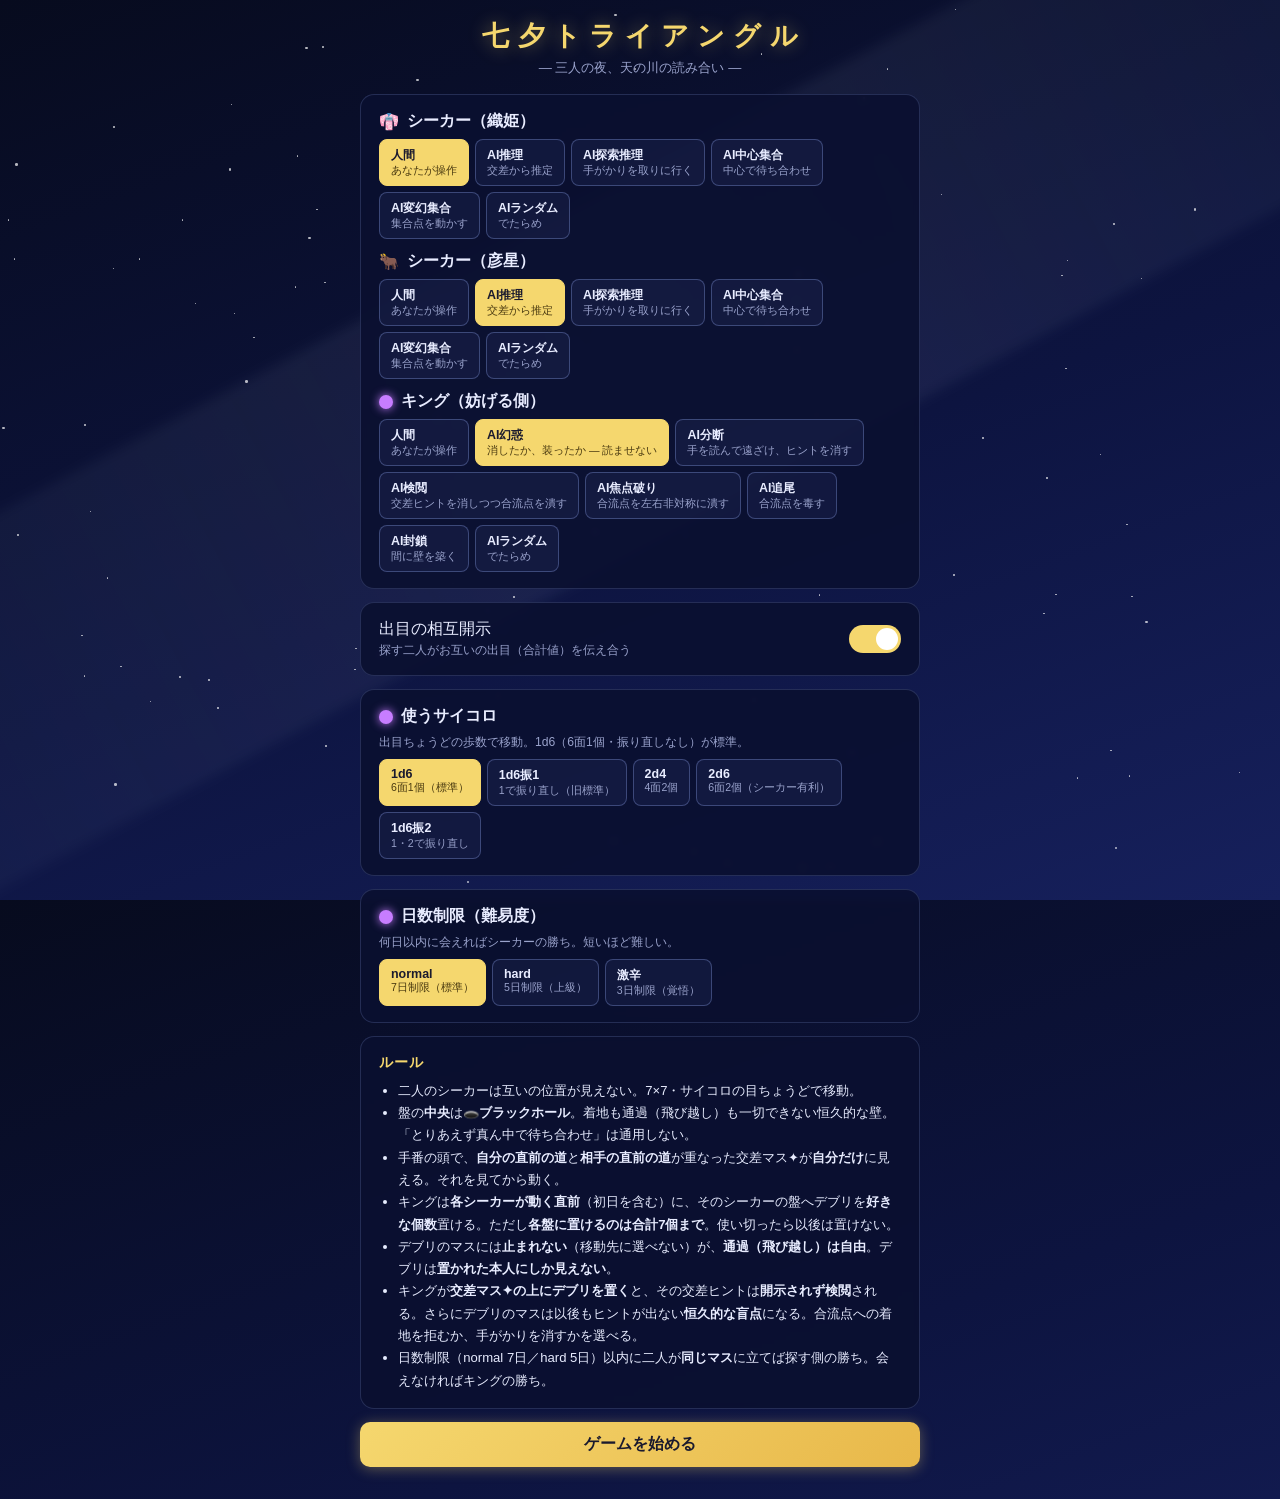
==== commit e373bdda: "3人版HTMLに中央ブラックホールを追加（実験23） - 中央マス(3,3)を🕳️ブラックホール＝着地も通過も不可の恒久壁に。両盤に描画・   凡例とルール文に追加。経路計算の壁として渡し、着地候補か" ====
--- a/tanabata-triangle-3p.html
+++ b/tanabata-triangle-3p.html
@@ -107,6 +107,8 @@
   .cell.cross::after{content:"✦";color:var(--sakura);position:absolute;text-shadow:0 0 8px rgba(248,179,197,.8);}
   .cell.newcross::after{animation:pop .6s ease;}
   @keyframes pop{0%{transform:scale(0);}60%{transform:scale(1.6);}100%{transform:scale(1);}}
+  .cell.hole{background:radial-gradient(circle,#000 30%,#1a0f2e 70%,#3a1a5a);border-color:#6a3a9a;box-shadow:inset 0 0 10px rgba(150,80,220,.6);}
+  .cell.hole::before{content:"🕳️";position:absolute;inset:0;display:flex;align-items:center;justify-content:center;font-size:clamp(15px,4.6vw,24px);line-height:1;}
   .cell.debris{background:repeating-linear-gradient(45deg,#3a2233,#3a2233 4px,#2a1826 4px,#2a1826 8px);border-color:#5a2a4a;}
   .cell.debris::before{content:"🪨";position:absolute;inset:0;display:flex;align-items:center;justify-content:center;font-size:clamp(16px,5vw,26px);line-height:1;opacity:.95;}
   .cell.me::before,.cell.p0::before,.cell.p1::before{content:"";position:absolute;inset:0;display:flex;align-items:center;justify-content:center;font-size:clamp(15px,4.6vw,24px);line-height:1;}
@@ -217,7 +219,8 @@
     <div class="panel">
       <h2>ルール</h2>
       <ul>
-        <li>二人のシーカーは互いの位置が見えない。7×7・サイコロの合計ちょうどで移動。</li>
+        <li>二人のシーカーは互いの位置が見えない。7×7・サイコロの目ちょうどで移動。</li>
+        <li>盤の<b>中央</b>は🕳️<b>ブラックホール</b>。着地も通過（飛び越し）も一切できない恒久的な壁。「とりあえず真ん中で待ち合わせ」は通用しない。</li>
         <li>手番の頭で、<b>自分の直前の道</b>と<b>相手の直前の道</b>が重なった交差マス✦が<b>自分だけ</b>に見える。それを見てから動く。</li>
         <li>キングは<b>各シーカーが動く直前</b>（初日を含む）に、そのシーカーの盤へデブリを<b>好きな個数</b>置ける。ただし<b>各盤に置けるのは合計7個まで</b>。使い切ったら以後は置けない。</li>
         <li>デブリのマスには<b>止まれない</b>（移動先に選べない）が、<b>通過（飛び越し）は自由</b>。デブリは<b>置かれた本人にしか見えない</b>。</li>
@@ -261,6 +264,7 @@
       <span>👘 シーカー（織姫）</span>
       <span>🐂 シーカー（彦星）</span>
       <span>🪨=各盤のデブリ</span>
+      <span>🕳️=中央ブラックホール</span>
       <span>✦=検閲できる交差ヒント</span>
       <span><b>濃い枠=直前の道</b>（ヒントの素）／薄い枠=古い道</span>
     </div>
@@ -299,6 +303,10 @@
 let NDICE=1, FACES=6, REROLL=0; // 使うサイコロ（設定画面で変更可。REROLL=出目がこの値以下なら振り直し）
 let MAX_DAY=7; // 難易度で変化（normal=7日 / hard=3日）
 const CENTER=((N-1>>1))*N+((N-1)>>1);
+/* 中央ブラックホール（実験23）: 初期状態から着地も通過も不可の恒久的な壁。両盤共通・全員に見える。
+   実験6以来の支配戦略「中心へ行くだけ」の焦点＝盤中央そのものを物理除去する約束事キラー。 */
+const HOLE=CENTER;
+const HOLE_ARR=new Uint8Array(SZ);HOLE_ARR[HOLE]=1;
 const NEG=-1e9;
 const AI_THINK=320, AI_POST=380; // AI手番の演出ディレイ(ms)
 const ROLES=['orihime','hikoboshi','ojama'];
@@ -691,6 +699,7 @@
   const ncSet=new Set(G.preCross||[]); // 先交差：手番中はじめに判明した交差を常にハイライト
   for(let c=0;c<SZ;c++){
     const d=document.createElement('div');d.className='cell';
+    if(c===HOLE){d.classList.add('hole');board.appendChild(d);continue;} // 中央ブラックホール
     // 通過可能デブリ: 止まれないだけなので、軌跡・経路プレビューはデブリの上にも重ねて描く
     if(deb[c])d.classList.add('debris');
     if(st[c]>NEG)d.classList.add('trail');
@@ -709,10 +718,11 @@
 $('s-roll').onclick=()=>{
   const r=rollDice();G.roll=r.sum;G.dice=r.dice; // 実際の各サイコロの目を見せる（1d6は1個、2dXは2個）
   G.sel=null;G.selPath=null;
-  // 通過可能デブリ（実験21）: 経路はデブリを飛び越せる（開盤で計算）。着地だけ選べない。
+  // 通過可能デブリ（実験21）: 経路はデブリを飛び越せる。ただしブラックホール（実験23）は
+  // 通過も着地も不可なので、経路計算の壁として渡す。着地はデブリ・ホールとも除外。
   const deb=G.debris[G._idx];
-  G.layers=computeLayers(G.pos[G._idx],G.roll,null);
-  G.reach=[...G.layers[G.roll]].filter(c=>!deb[c]);
+  G.layers=computeLayers(G.pos[G._idx],G.roll,HOLE_ARR);
+  G.reach=[...G.layers[G.roll]].filter(c=>!deb[c]&&c!==HOLE);
   if(G.reach.length===0){ // 詰み
     applyStuck(G._idx,G.roll);G._phase='done';G.lastCross=[];renderSeeker();
   }else{G._phase='pick';renderSeeker();}
@@ -729,7 +739,7 @@
 /* ===== おじゃま手番（人間） ===== */
 function legalOjamaCells(target){
   const deb=G.debris[target],out=[];
-  for(let c=0;c<SZ;c++)if(!deb[c]&&c!==G.pos[0]&&c!==G.pos[1])out.push(c);
+  for(let c=0;c<SZ;c++)if(!deb[c]&&c!==G.pos[0]&&c!==G.pos[1]&&c!==HOLE)out.push(c);
   return out;
 }
 
@@ -772,6 +782,7 @@
     const last=new Set(G.moved[idx]?G.lastPath[idx]:[]); // 直前の移動経路（ヒントの素）
     for(let c=0;c<SZ;c++){
       const d=document.createElement('div');d.className='cell';
+      if(c===HOLE){d.classList.add('hole');board.appendChild(d);continue;} // 中央ブラックホール
       if(G.debris[idx][c])d.classList.add('debris');
       // 直前の道（減衰1で唯一ヒントを生む道）は濃い枠、古い軌跡は薄い枠で区別する
       if(last.has(c))d.classList.add('last'+idx);
@@ -823,6 +834,7 @@
     // ただしデブリ（検閲）マスは交差だったかもしれず、情報として扱わない。
     for(const x of G.lastPath[idx])if(!cs.has(x)&&!deb[x])b[x]=0;
     b[G.pos[idx]]=0; // 出会っていない
+    b[HOLE]=0; // 相手はブラックホールに立てない
     normalize(b);
   }
   G.preCross=pre;
@@ -837,7 +849,7 @@
   // 相手への申し送り（出目のみ）
   G.news[op]={oppRoll:roll};
   // 動かなかった側（op）は「自分が roll 歩動いた」ことを観測 → 出目分布で前方伝播
-  G.belief[op]=propagate(G.belief[op],G.share?roll:null);G.belief[op][G.pos[op]]=0;normalize(G.belief[op]);
+  G.belief[op]=propagate(G.belief[op],G.share?roll:null);G.belief[op][G.pos[op]]=0;G.belief[op][HOLE]=0;normalize(G.belief[op]);
   return landing===G.pos[op];
 }
 function applyStuck(idx,roll){
@@ -845,7 +857,7 @@
   G.stamp[idx][G.pos[idx]]=G.turn;G.lastPath[idx]=[G.pos[idx]];G.lastRoll[idx]=roll;G.moved[idx]=true;
   G.lastCross=G.preCross;G.news[op]={oppRoll:roll};
   // idx は足止め（動けなかった）ので op の belief は前方伝播せず、現在地除外のみ
-  G.belief[op][G.pos[op]]=0;normalize(G.belief[op]);
+  G.belief[op][G.pos[op]]=0;G.belief[op][HOLE]=0;normalize(G.belief[op]);
 }
 
 /* ===== AI ===== */
@@ -1018,10 +1030,10 @@
       const idx=actor.idx,type=aiType(role);
       seekerTurnStart(idx); // 先交差：振る前に交差を照合して belief 更新
       const r=rollDice(true);const roll=r.sum;
-      // 通過可能デブリ: 経路は開盤、着地からデブリを除くだけ
+      // 通過可能デブリは飛び越せるが、ブラックホールは通過も着地も不可（経路の壁）。
       const deb=G.debris[idx];
-      const layers=computeLayers(G.pos[idx],roll,null);
-      const reach=[...layers[roll]].filter(c=>!deb[c]);
+      const layers=computeLayers(G.pos[idx],roll,HOLE_ARR);
+      const reach=[...layers[roll]].filter(c=>!deb[c]&&c!==HOLE);
       if(reach.length===0){applyStuck(idx,roll);line=`出目${roll}：止まれるマスが無く足止め。`;}
       else{
         const landing=chooseSeekerLanding(idx,type,reach,layers,roll);
